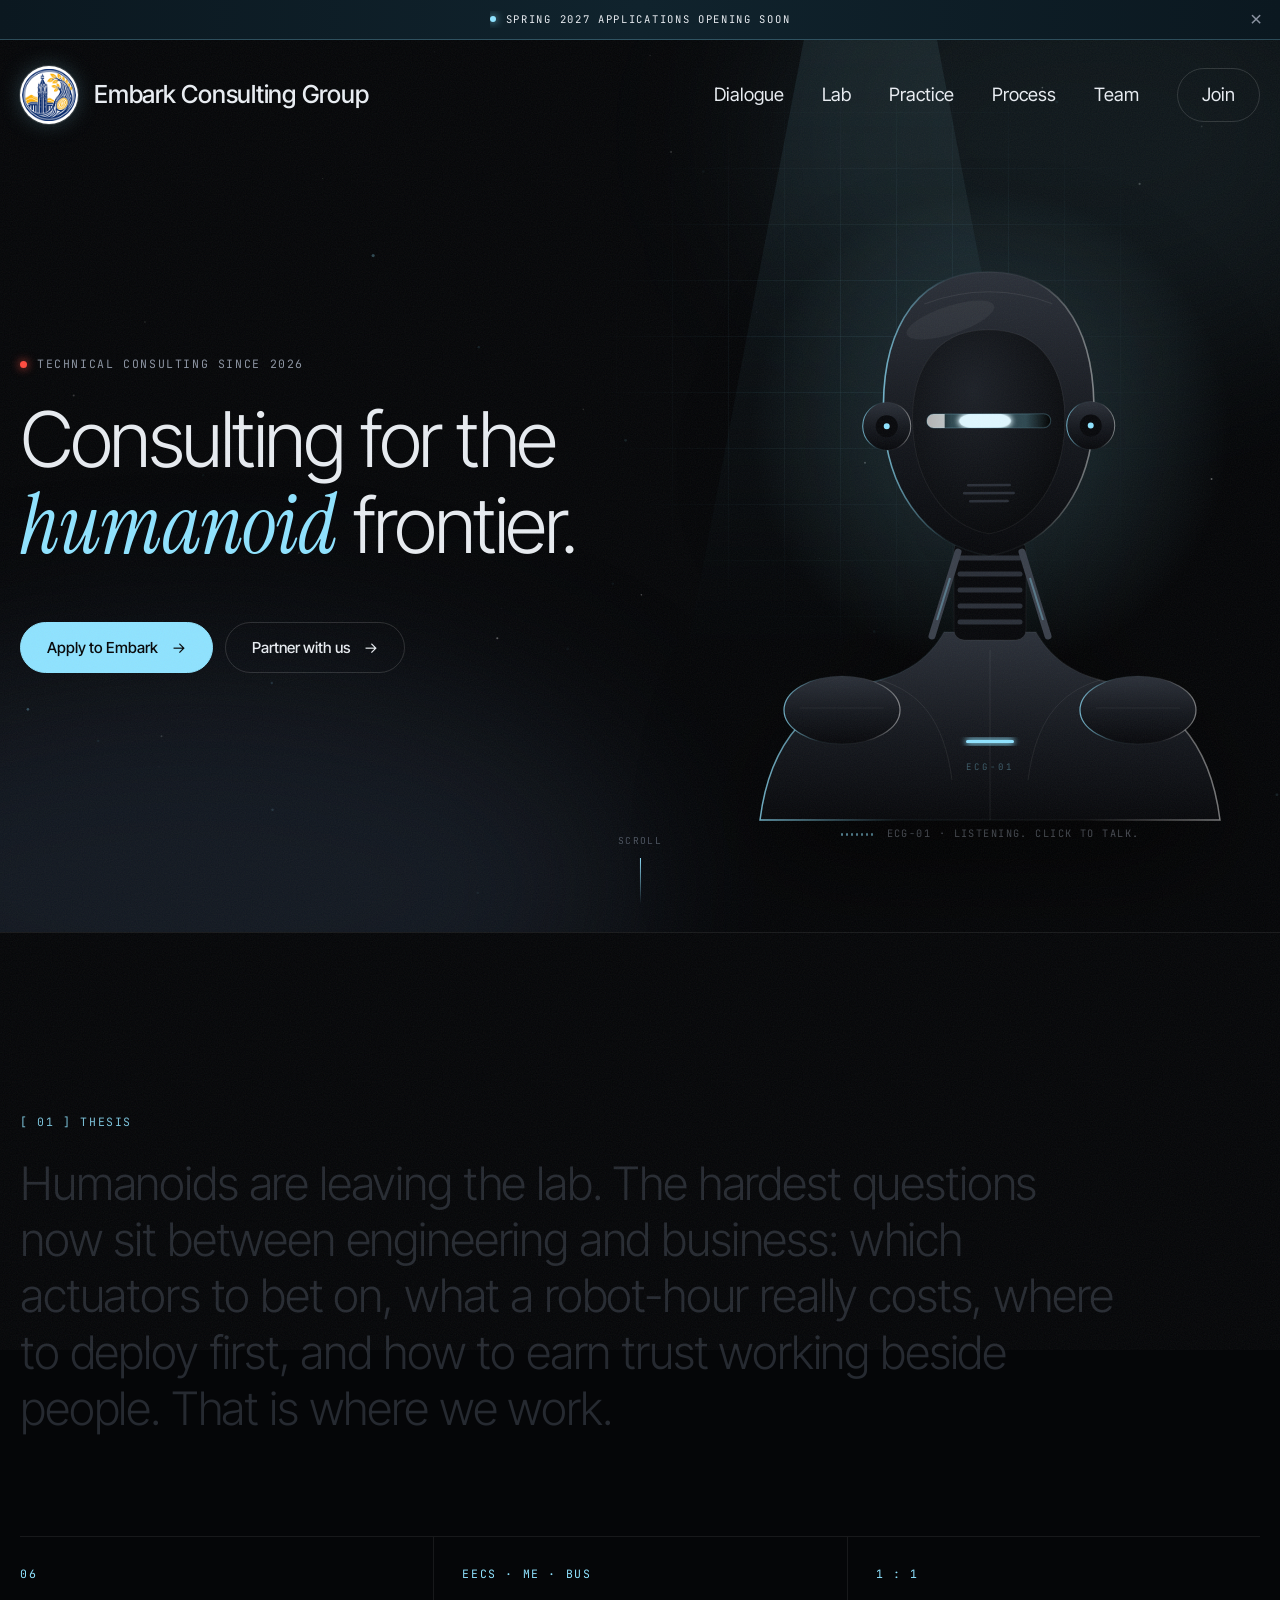
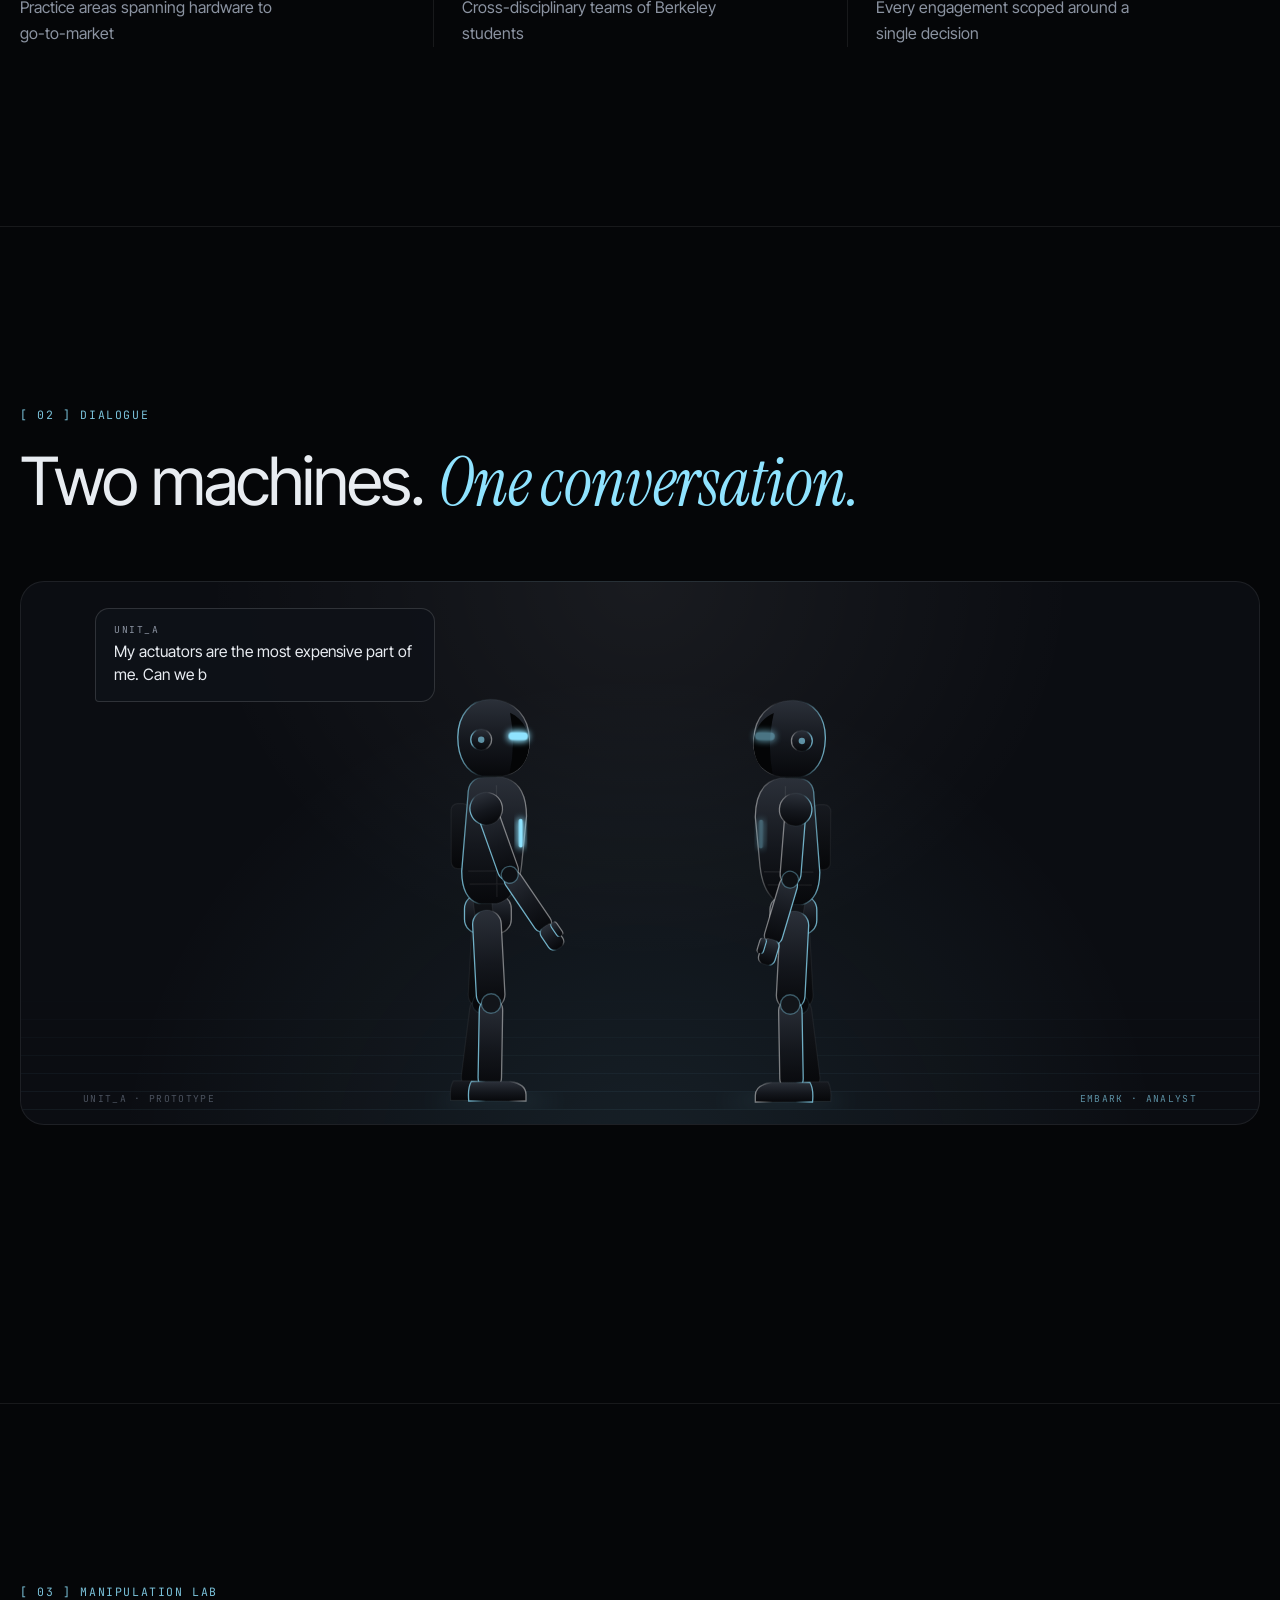
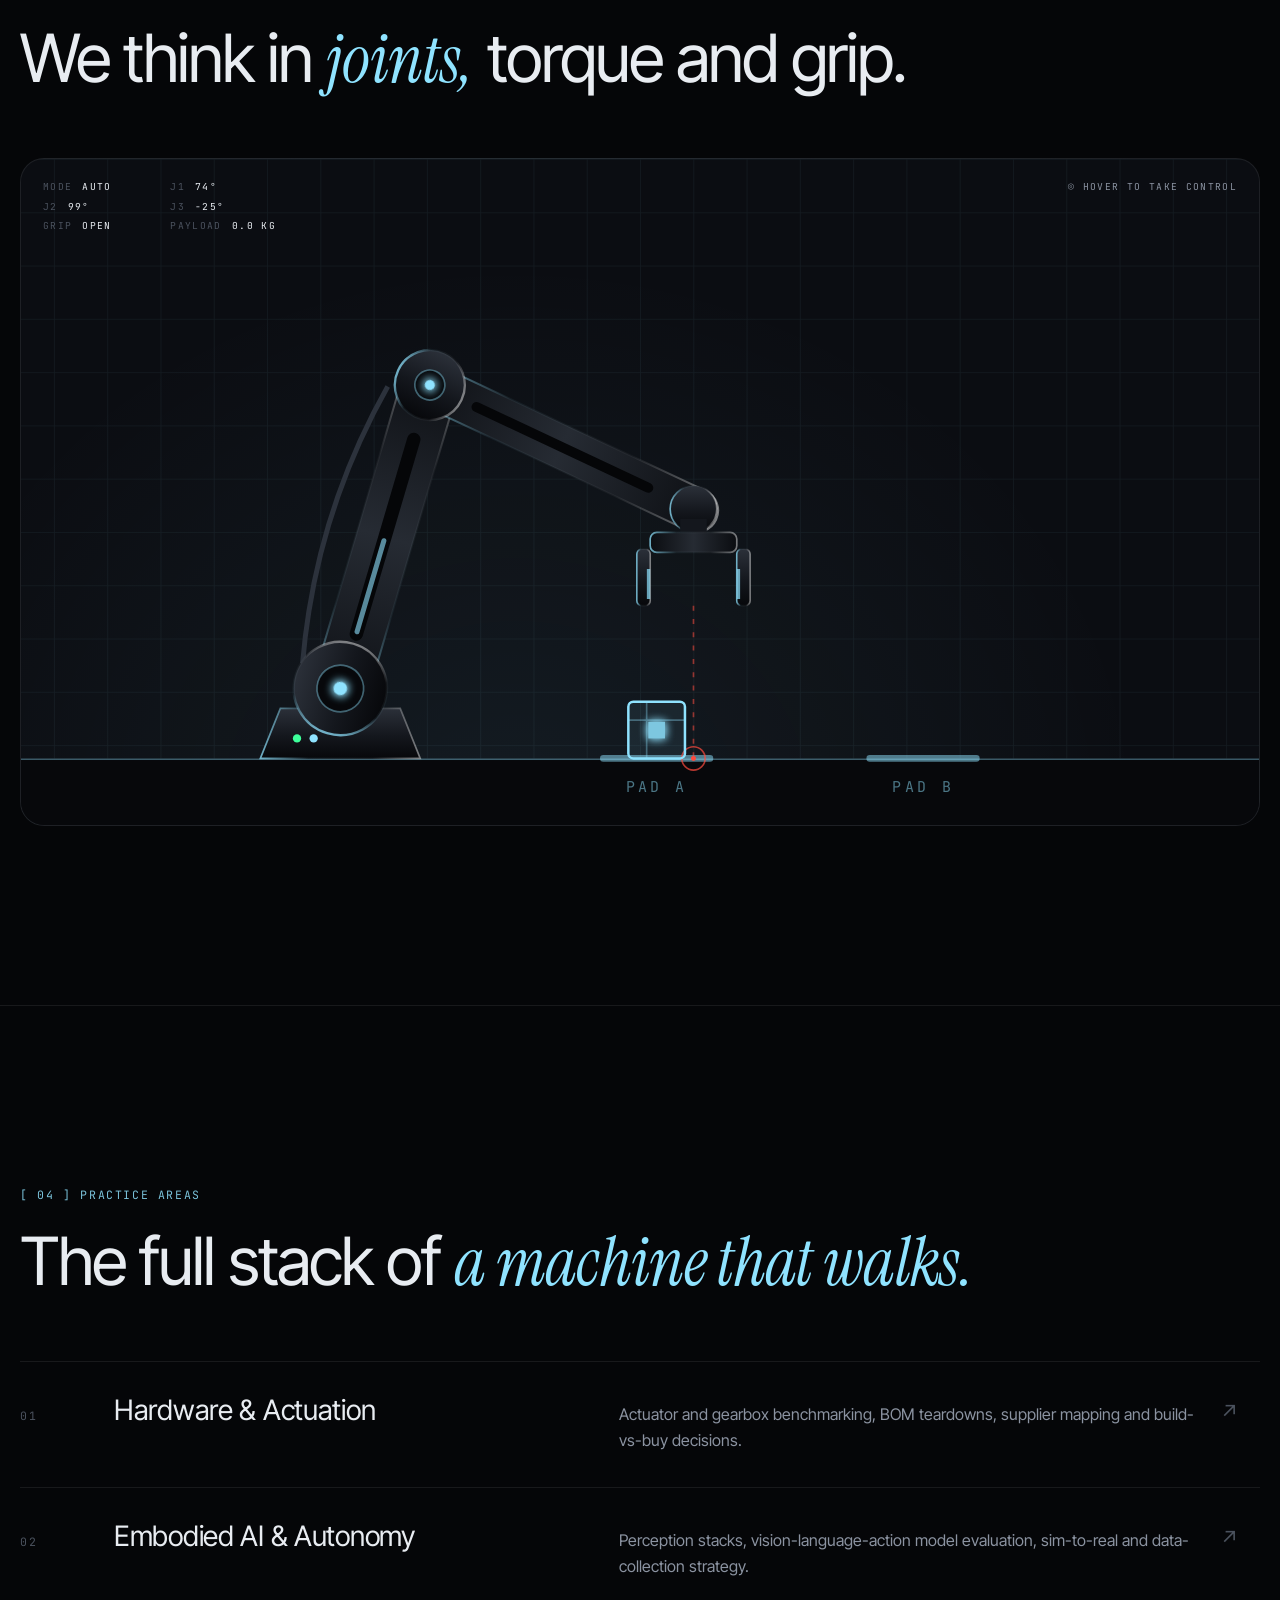
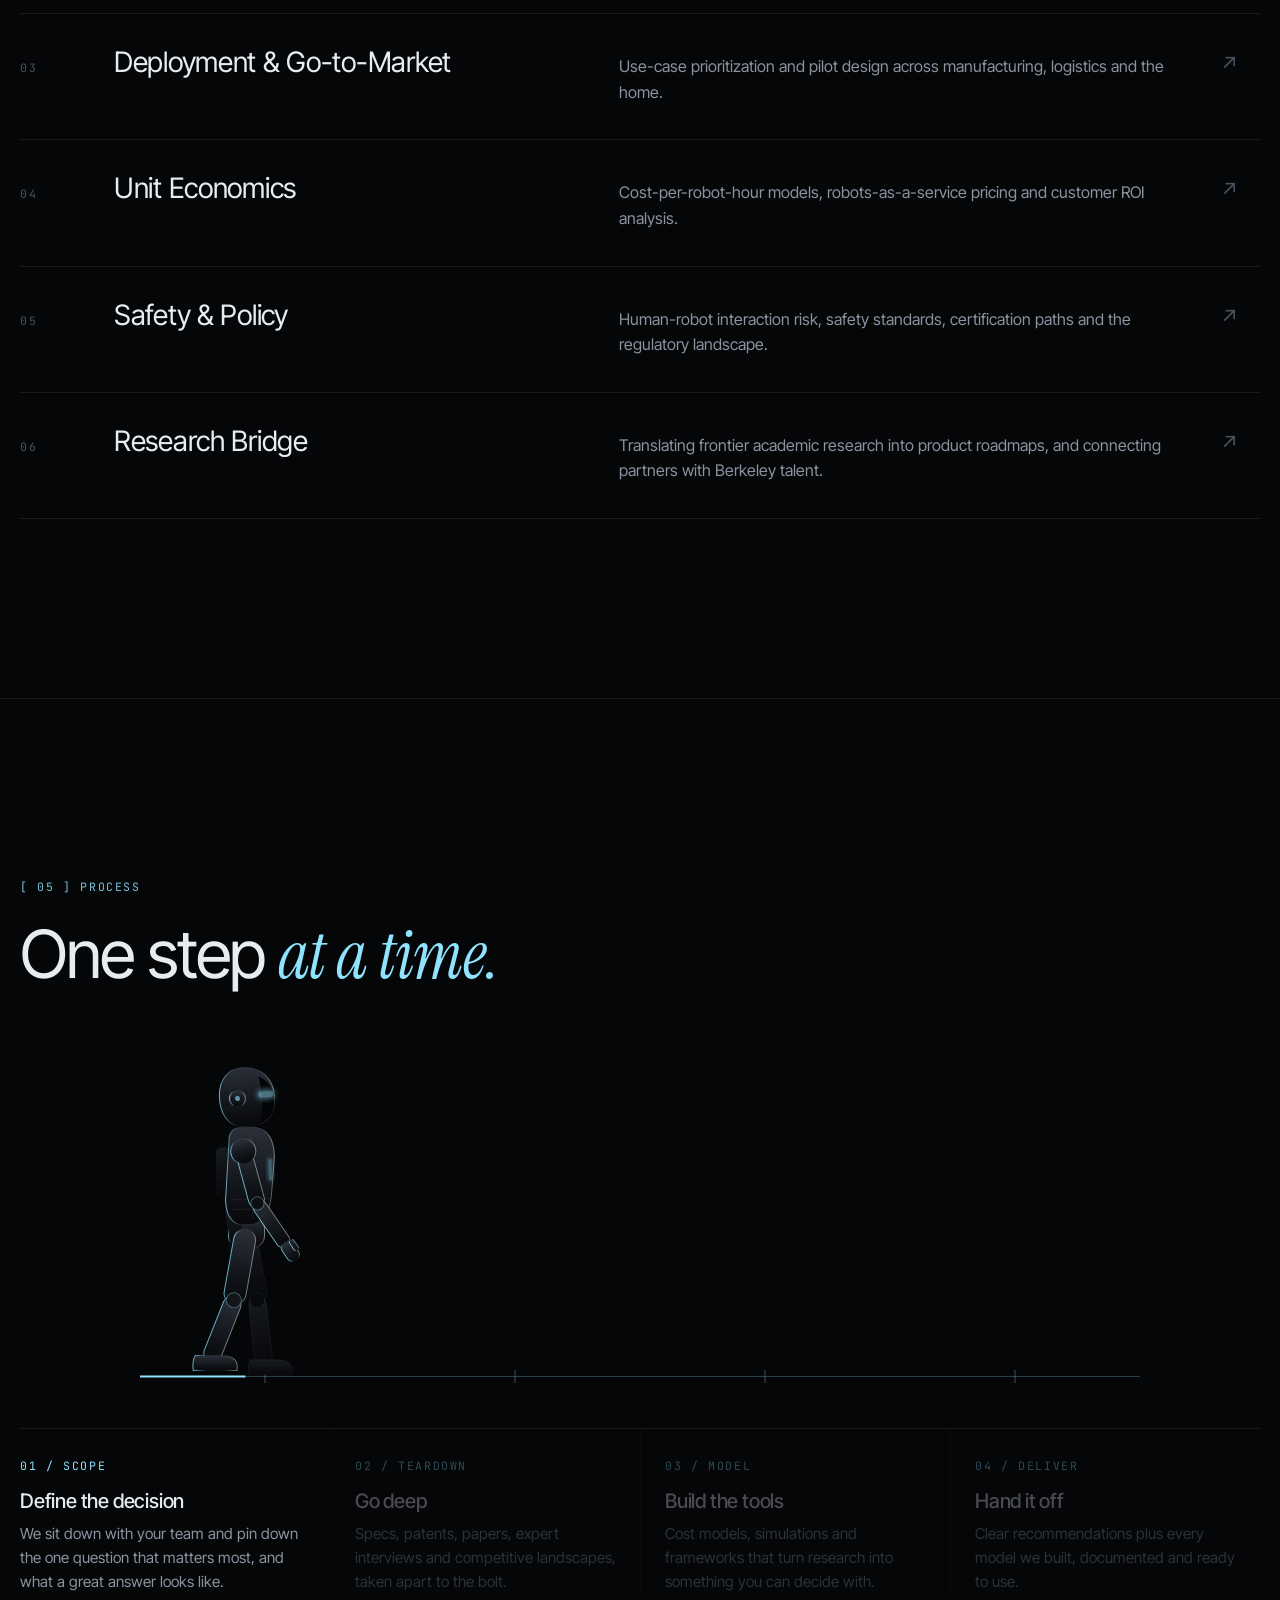
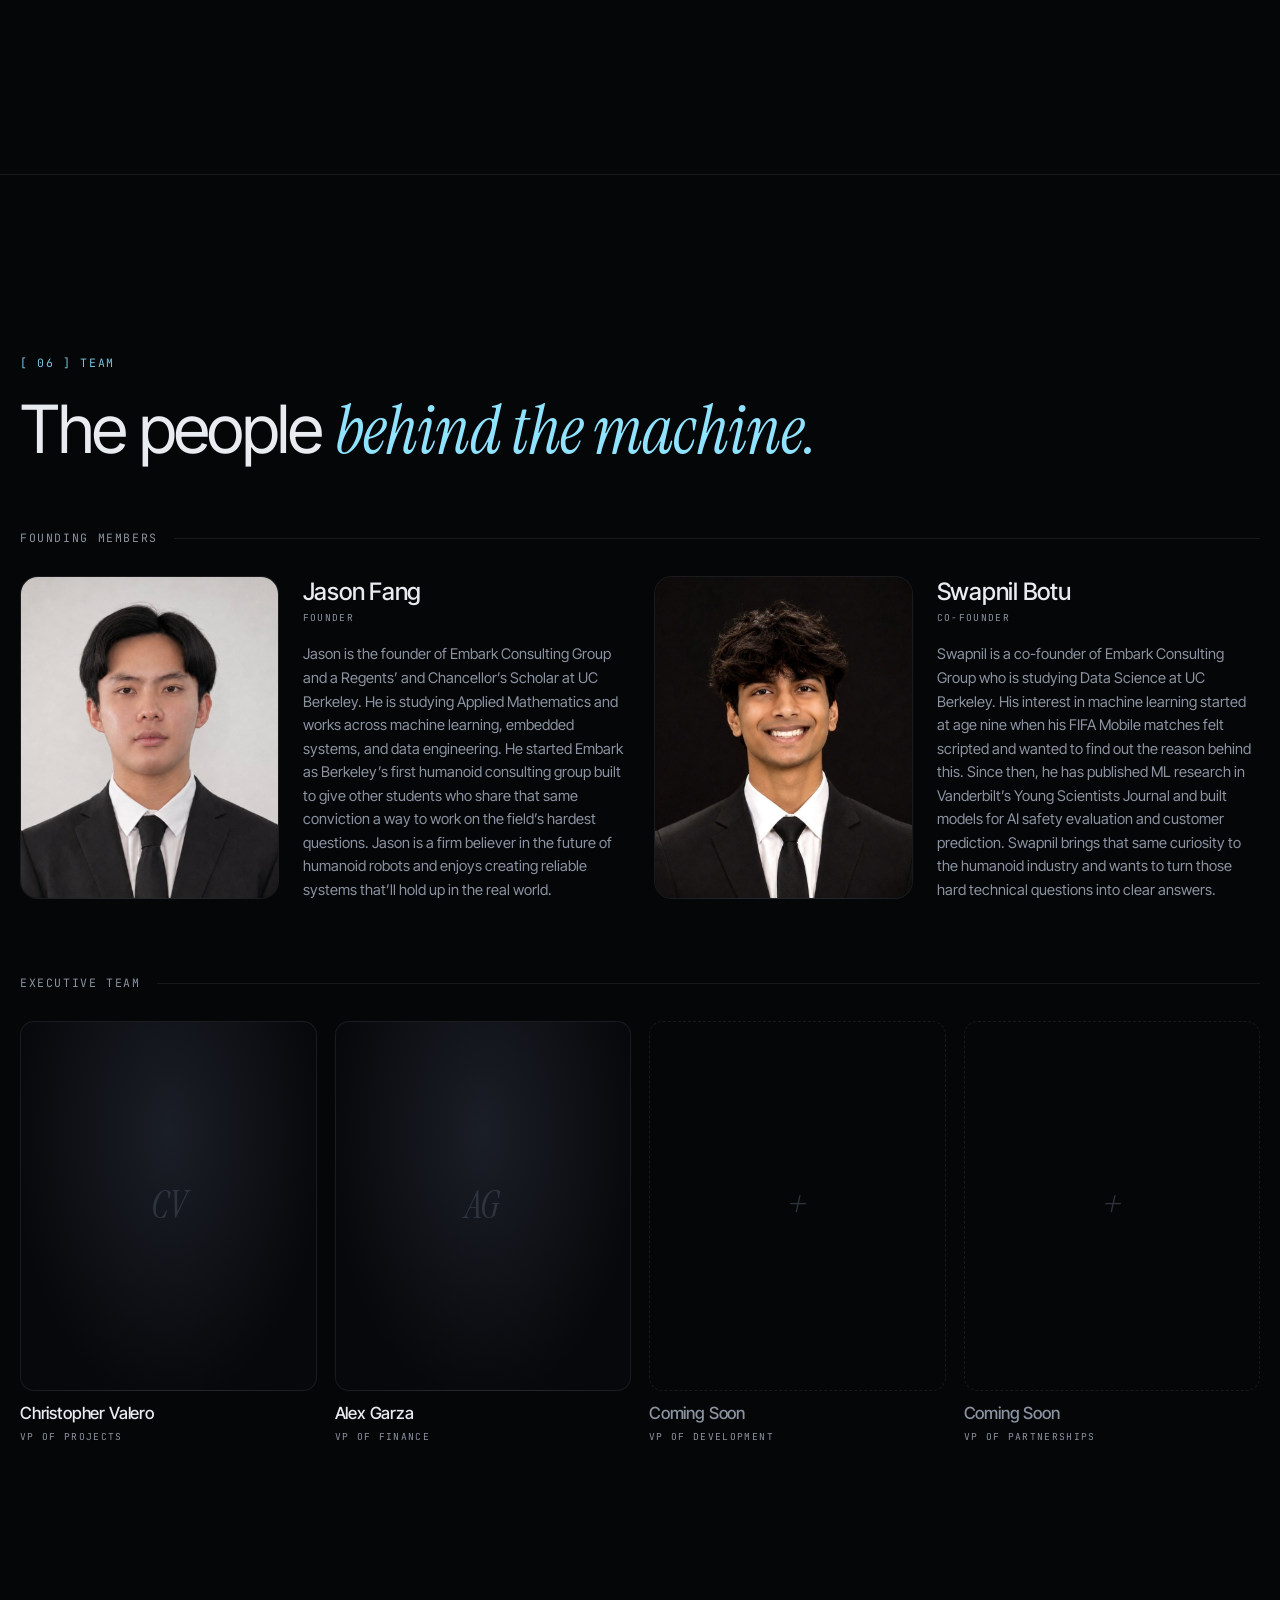
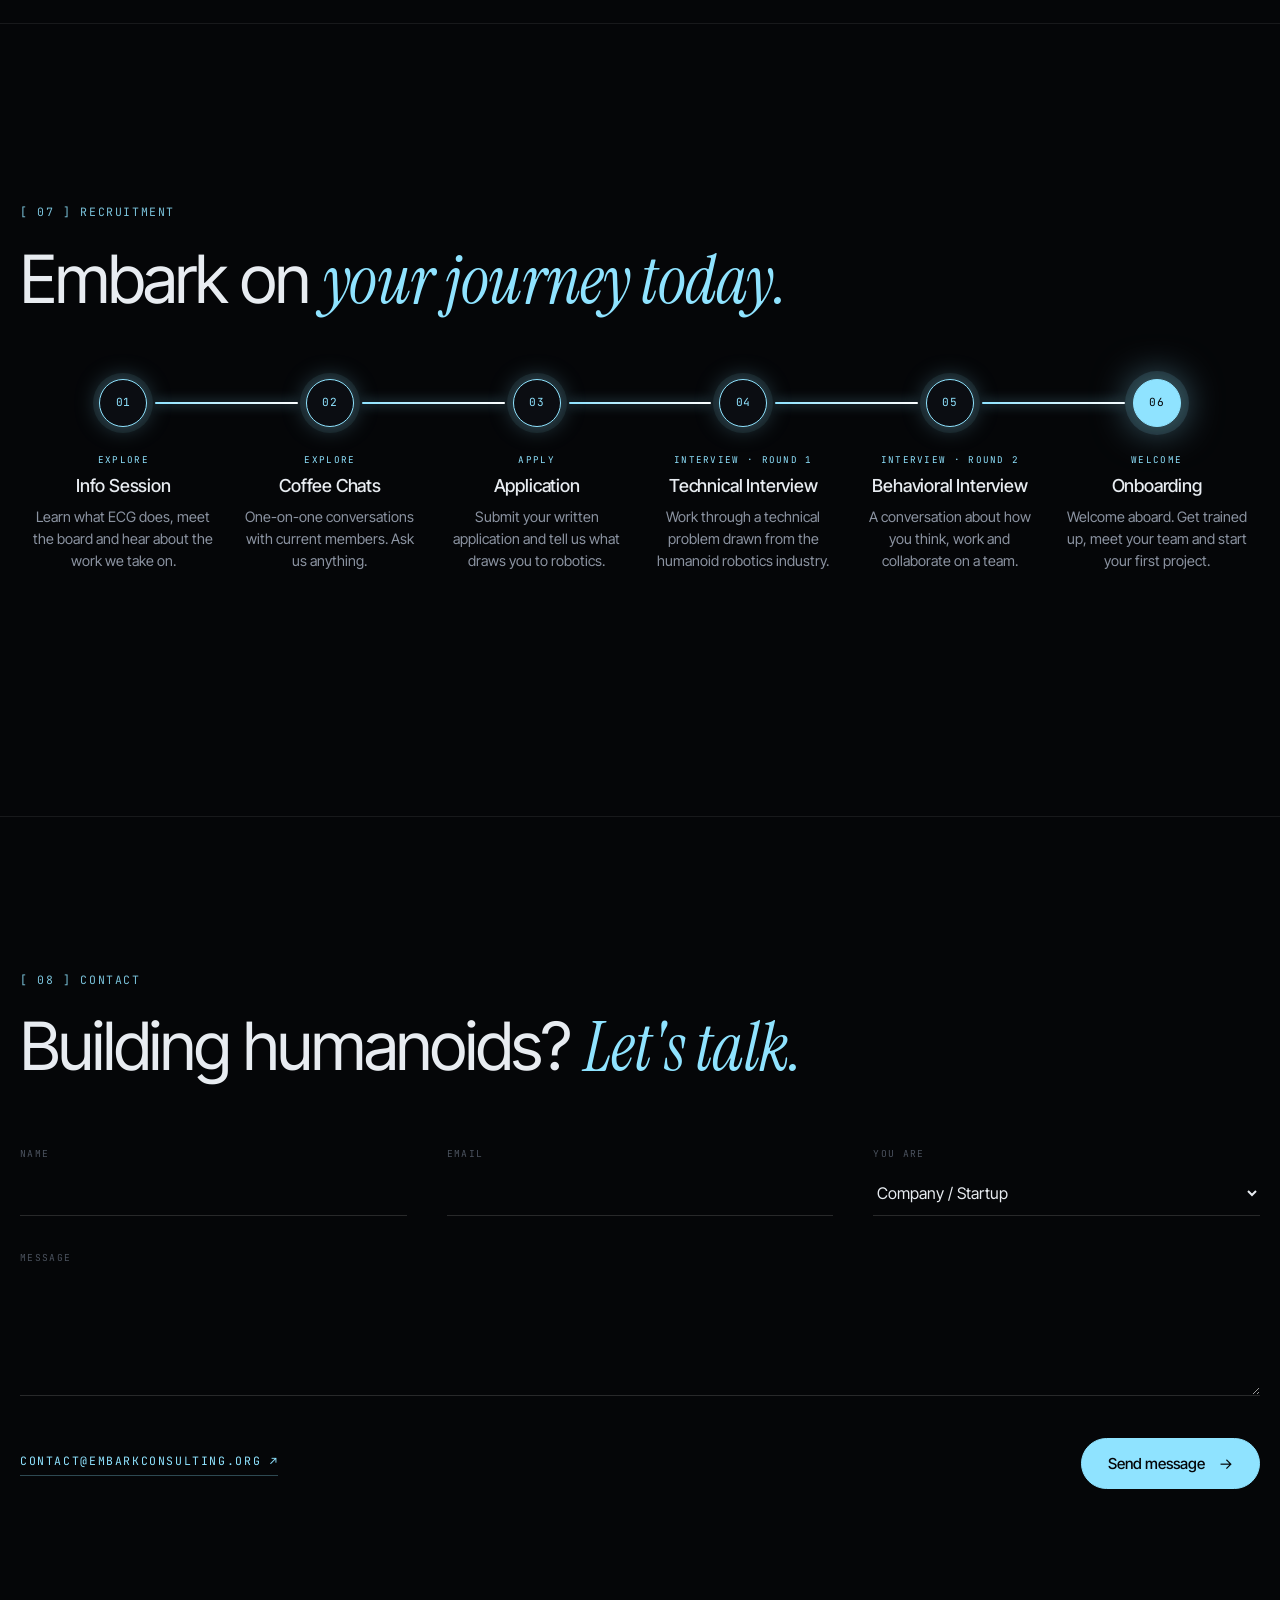
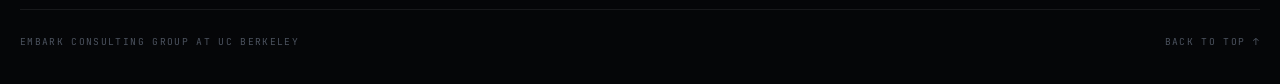
==== index.html @ cbe20f48 "Wide founder cards with bios and LinkedIn links" ====
<!doctype html>
<html lang="en">
<head>
  <meta charset="utf-8" />
  <meta name="viewport" content="width=device-width, initial-scale=1" />
  <title>Embark Consulting Group</title>
  <meta name="description" content="Embark Consulting Group: UC Berkeley's technical consulting organization for the humanoid robotics industry." />
  <meta name="theme-color" content="#050608" />
  <link rel="preconnect" href="https://fonts.googleapis.com" />
  <link rel="preconnect" href="https://fonts.gstatic.com" crossorigin />
  <link href="https://fonts.googleapis.com/css2?family=Inter+Tight:wght@300;400;500;600&family=Instrument+Serif:ital@0;1&family=JetBrains+Mono:wght@400;500&display=swap" rel="stylesheet" />
  <link rel="stylesheet" href="styles.css?v=24" />
  <link rel="icon" type="image/png" href="assets/favicon.png?v=2" />
  <link rel="apple-touch-icon" href="assets/apple-touch-icon.png" />
</head>
<body class="loading has-banner">

  <!-- Shared SVG definitions (gradients / filters used by every robot) -->
  <svg class="defs" aria-hidden="true" focusable="false">
    <defs>
      <linearGradient id="metal" x1="0" y1="0" x2="0" y2="1">
        <stop offset="0" stop-color="#2b3039"/>
        <stop offset=".55" stop-color="#14171d"/>
        <stop offset="1" stop-color="#07080b"/>
      </linearGradient>
      <linearGradient id="metalFar" x1="0" y1="0" x2="0" y2="1">
        <stop offset="0" stop-color="#171a20"/>
        <stop offset="1" stop-color="#060709"/>
      </linearGradient>
      <linearGradient id="metalH" x1="0" y1="0" x2="1" y2="0">
        <stop offset="0" stop-color="#0b0d11"/>
        <stop offset=".5" stop-color="#262b33"/>
        <stop offset="1" stop-color="#0b0d11"/>
      </linearGradient>
      <linearGradient id="rim" x1="0" y1="0" x2="1" y2="0">
        <stop offset="0" stop-color="#8fe3ff" stop-opacity=".75"/>
        <stop offset=".3" stop-color="#8fe3ff" stop-opacity=".06"/>
        <stop offset=".7" stop-color="#ffffff" stop-opacity=".04"/>
        <stop offset="1" stop-color="#ffffff" stop-opacity=".45"/>
      </linearGradient>
      <linearGradient id="visorGrad" x1="0" y1="0" x2="1" y2="0">
        <stop offset="0" stop-color="#8fe3ff" stop-opacity="0"/>
        <stop offset=".2" stop-color="#8fe3ff" stop-opacity=".9"/>
        <stop offset=".8" stop-color="#8fe3ff" stop-opacity=".9"/>
        <stop offset="1" stop-color="#8fe3ff" stop-opacity="0"/>
      </linearGradient>
      <radialGradient id="faceGrad" cx=".4" cy=".3" r=".8">
        <stop offset="0" stop-color="#1c2027"/>
        <stop offset="1" stop-color="#050608"/>
      </radialGradient>
      <radialGradient id="halo" cx=".5" cy=".5" r=".5">
        <stop offset="0" stop-color="#8fe3ff" stop-opacity=".22"/>
        <stop offset="1" stop-color="#8fe3ff" stop-opacity="0"/>
      </radialGradient>
      <filter id="glow" x="-100%" y="-100%" width="300%" height="300%">
        <feGaussianBlur stdDeviation="3" result="b"/>
        <feMerge><feMergeNode in="b"/><feMergeNode in="b"/><feMergeNode in="SourceGraphic"/></feMerge>
      </filter>
      <filter id="softBlur"><feGaussianBlur stdDeviation="10"/></filter>
    </defs>
  </svg>

  <!-- ============ INTRO ============ -->
  <div class="intro" id="intro" aria-hidden="true">
  </div>

  <canvas id="dust" aria-hidden="true"></canvas>
  <div class="grain" aria-hidden="true"></div>
  <div class="cursor" id="cursor" aria-hidden="true"><span></span></div>

  <!-- ============ NAV ============ -->
  <!-- ============ ANNOUNCEMENT BANNER ============ -->
  <div class="banner" id="banner" role="region" aria-label="Announcement">
    <p class="mono"><span class="banner-dot"></span>Spring 2027 Applications Opening Soon</p>
    <button class="banner-close" id="bannerClose" aria-label="Close announcement">&times;</button>
  </div>

  <nav class="nav" id="nav">
    <a href="#top" class="logo" aria-label="Embark Consulting Group">
      <img class="logo-img" src="assets/logo.png" alt="" width="58" height="58" />
      <span class="logo-word">Embark Consulting Group</span>
    </a>
    <div class="nav-links" id="navLinks">
      <a href="#dialogue">Dialogue</a>
      <a href="#lab">Lab</a>
      <a href="#practice">Practice</a>
      <a href="#process">Process</a>
      <a href="#team">Team</a>
      <a href="#join" class="nav-cta">Join</a>
    </div>
    <button class="nav-toggle" id="navToggle" aria-label="Menu"><span></span><span></span></button>
  </nav>

  <!-- ============ HERO ============ -->
  <header class="hero" id="top">
    <div class="hero-grid-bg" aria-hidden="true"></div>
    <div class="fog f1"></div><div class="fog f2"></div>
    <div class="light-cone" aria-hidden="true"></div>

    <div class="hero-inner">
      <div class="hero-copy">
        <p class="kicker mono"><span class="rec"></span> Technical Consulting Since 2026</p>
        <h1 class="hero-title">
          <span class="ln"><span>Consulting for the</span></span>
          <span class="ln"><span><em>humanoid</em> frontier.</span></span>
        </h1>
        <div class="hero-actions">
          <a href="https://forms.gle/kMCSzz6m8W4EYUav8" target="_blank" rel="noopener noreferrer" class="btn"><span>Apply to Embark</span><b>→</b></a>
          <a href="#contact" class="btn btn-line"><span>Partner with us</span><b>→</b></a>
        </div>
      </div>

      <div class="hero-bust" id="bust">
        <svg viewBox="0 0 520 640" class="bust-svg" aria-label="Humanoid robot head that follows your cursor. Click it to talk.">
          <ellipse cx="260" cy="250" rx="240" ry="240" fill="url(#halo)"/>
          <!-- shoulders -->
          <path d="M30 640 C40 560 80 518 150 500 C186 490 204 470 214 452 L306 452 C316 470 334 490 370 500 C440 518 480 560 490 640 Z" fill="url(#metal)" stroke="url(#rim)" stroke-width="1.5"/>
          <path d="M150 500 C190 512 214 540 222 600 M370 500 C330 512 306 540 298 600 M260 470 L260 640" stroke="#ffffff" stroke-opacity=".07" fill="none"/>
          <ellipse cx="112" cy="530" rx="58" ry="34" fill="url(#metal)" stroke="url(#rim)" stroke-width="1.2"/>
          <ellipse cx="408" cy="530" rx="58" ry="34" fill="url(#metal)" stroke="url(#rim)" stroke-width="1.2"/>
          <path d="M70 528 h84 M366 528 h84" stroke="#fff" stroke-opacity=".06"/>
          <rect class="chest-light" x="236" y="560" width="48" height="3" rx="1.5" fill="#8fe3ff" filter="url(#glow)"/>
          <text x="260" y="590" text-anchor="middle" class="svg-mono" fill="#8fe3ff" fill-opacity=".35" font-size="9" letter-spacing="3">ECG-01</text>

          <!-- neck -->
          <g class="neck">
            <rect x="224" y="360" width="72" height="100" rx="10" fill="#07080b" stroke="#fff" stroke-opacity=".06"/>
            <g stroke="#2a2f38" stroke-width="5" stroke-linecap="round">
              <line x1="230" y1="378" x2="290" y2="378"/><line x1="230" y1="394" x2="290" y2="394"/>
              <line x1="230" y1="410" x2="290" y2="410"/><line x1="230" y1="426" x2="290" y2="426"/>
              <line x1="230" y1="442" x2="290" y2="442"/>
            </g>
            <line x1="202" y1="456" x2="228" y2="372" stroke="#3a404b" stroke-width="7" stroke-linecap="round"/>
            <line x1="318" y1="456" x2="292" y2="372" stroke="#3a404b" stroke-width="7" stroke-linecap="round"/>
            <line x1="207" y1="440" x2="220" y2="398" stroke="#8fe3ff" stroke-opacity=".35" stroke-width="2"/>
            <line x1="313" y1="440" x2="300" y2="398" stroke="#8fe3ff" stroke-opacity=".35" stroke-width="2"/>
          </g>

          <!-- head (moves with cursor) -->
          <g class="bust-head" id="bustHead">
            <path d="M260 92 C342 92 368 164 365 240 C362 302 330 364 260 376 C190 364 158 302 155 240 C152 164 178 92 260 92 Z" fill="url(#metal)" stroke="url(#rim)" stroke-width="1.6"/>
            <path d="M196 124 Q260 100 324 124" stroke="#fff" stroke-opacity=".08" fill="none"/>
            <ellipse cx="222" cy="140" rx="46" ry="14" fill="#fff" opacity=".05" transform="rotate(-18 222 140)"/>
            <!-- ears -->
            <g class="ear"><circle cx="158" cy="246" r="24" fill="url(#metal)" stroke="url(#rim)"/><circle cx="158" cy="246" r="11" fill="#07080b"/><circle class="ear-led" cx="158" cy="246" r="3" fill="#8fe3ff"/></g>
            <g class="ear"><circle cx="362" cy="246" r="24" fill="url(#metal)" stroke="url(#rim)"/><circle cx="362" cy="246" r="11" fill="#07080b"/><circle class="ear-led" cx="362" cy="246" r="3" fill="#8fe3ff"/></g>
            <!-- face -->
            <path d="M260 150 C320 150 338 200 336 246 C334 302 304 346 260 354 C216 346 186 302 184 246 C182 200 200 150 260 150 Z" fill="url(#faceGrad)" stroke="#fff" stroke-opacity=".06"/>
            <clipPath id="visorClip"><rect x="198" y="234" width="124" height="14" rx="7"/></clipPath>
            <rect x="198" y="234" width="124" height="14" rx="7" fill="#000"/>
            <g clip-path="url(#visorClip)">
              <rect class="visor-base" x="198" y="234" width="124" height="14" fill="url(#visorGrad)" opacity=".35"/>
              <ellipse class="visor-eye" id="visorEye" cx="260" cy="241" rx="26" ry="9" fill="#dff7ff" filter="url(#glow)"/>
              <rect class="visor-scan" x="198" y="234" width="18" height="14" fill="#fff" opacity=".7"/>
            </g>
            <rect x="198" y="234" width="124" height="14" rx="7" fill="none" stroke="#8fe3ff" stroke-opacity=".25"/>
            <!-- mouth grille -->
            <g class="grille" id="grille">
              <rect x="238" y="304" width="44" height="2.5" rx="1.25"/>
              <rect x="234" y="312" width="52" height="2.5" rx="1.25"/>
              <rect x="240" y="320" width="40" height="2.5" rx="1.25"/>
            </g>
          </g>
        </svg>
        <div class="bust-caption mono">
          <div class="wave" id="wave"><i></i><i></i><i></i><i></i><i></i><i></i><i></i></div>
          <span id="bustSays">ECG-01 · LISTENING. Click to talk.</span>
        </div>
      </div>
    </div>

    <div class="hero-foot mono">
      <span>Scroll</span><span class="scroll-line"></span>
    </div>
  </header>

  <!-- ============ MANIFESTO ============ -->
  <section class="section manifesto" id="about">
    <div class="wrap">
      <p class="label mono">[ 01 ] Thesis</p>
      <p class="manifesto-text" id="manifesto">
        Humanoids are leaving the lab. The hardest questions now sit between engineering and business:
        which actuators to bet on, what a robot-hour really costs, where to deploy first, and how to earn trust working beside people.
        That is where we work.
      </p>
      <div class="facts">
        <div class="fact reveal"><span class="mono">06</span><p>Practice areas spanning hardware to go-to-market</p></div>
        <div class="fact reveal"><span class="mono">EECS · ME · BUS</span><p>Cross-disciplinary teams of Berkeley students</p></div>
        <div class="fact reveal"><span class="mono">1 : 1</span><p>Every engagement scoped around a single decision</p></div>
      </div>
    </div>
  </section>

  <!-- ============ DIALOGUE ============ -->
  <section class="section dialogue" id="dialogue">
    <div class="wrap">
      <div class="head-row">
        <div>
          <p class="label mono">[ 02 ] Dialogue</p>
          <h2 class="fit">Two machines. <em>One conversation.</em></h2>
        </div>
      </div>

      <div class="stage" id="talkStage">
        <div class="stage-floor"></div>
        <div class="bubble bubble-a" id="bubbleA"></div>
        <div class="bubble bubble-b" id="bubbleB"></div>
        <svg id="talkSvg" viewBox="0 30 400 340" aria-label="Two humanoid robots having a conversation and shaking hands">
          <ellipse cx="88" cy="352" rx="46" ry="5" fill="#8fe3ff" opacity=".12" filter="url(#softBlur)"/>
          <ellipse cx="312" cy="352" rx="46" ry="5" fill="#8fe3ff" opacity=".12" filter="url(#softBlur)"/>
        </svg>
        <div class="tag tag-a mono">UNIT_A · PROTOTYPE</div>
        <div class="tag tag-b mono">EMBARK · ANALYST</div>
      </div>

      <div class="transcript mono" id="transcript" aria-live="polite"></div>
    </div>
  </section>

  <!-- ============ LAB (robotic arm) ============ -->
  <section class="section lab" id="lab">
    <div class="wrap">
      <div class="head-row">
        <div>
          <p class="label mono">[ 03 ] Manipulation Lab</p>
          <h2 class="fit">We think in <em>joints,</em> torque and grip.</h2>
        </div>
      </div>

      <div class="cell" id="cell">
        <div class="cell-hud mono">
          <div><span>MODE</span><b id="hudMode">AUTO</b></div>
          <div><span>J1</span><b id="hudJ1">0°</b></div>
          <div><span>J2</span><b id="hudJ2">0°</b></div>
          <div><span>J3</span><b id="hudJ3">0°</b></div>
          <div><span>GRIP</span><b id="hudGrip">OPEN</b></div>
          <div><span>PAYLOAD</span><b id="hudLoad">0.0 kg</b></div>
        </div>
        <svg id="armSvg" viewBox="0 0 640 400" aria-label="Interactive industrial robotic arm picking and placing a cube">
          <defs>
            <pattern id="floorGrid" width="32" height="32" patternUnits="userSpaceOnUse">
              <path d="M32 0H0V32" fill="none" stroke="#8fe3ff" stroke-opacity=".06"/>
            </pattern>
          </defs>
          <rect x="-600" y="-200" width="1840" height="560" fill="url(#floorGrid)"/>
          <line x1="-600" y1="360.5" x2="1240" y2="360.5" stroke="#8fe3ff" stroke-opacity=".35"/>
          <rect x="-600" y="361" width="1840" height="200" fill="#07080b"/>
          <!-- pads -->
          <g class="pad"><rect x="296" y="358" width="68" height="4" rx="2" fill="#8fe3ff" opacity=".5"/><text x="330" y="380" text-anchor="middle" class="svg-mono" font-size="9" fill="#8fe3ff" fill-opacity=".5" letter-spacing="2">PAD A</text></g>
          <g class="pad"><rect x="456" y="358" width="68" height="4" rx="2" fill="#8fe3ff" opacity=".5"/><text x="490" y="380" text-anchor="middle" class="svg-mono" font-size="9" fill="#8fe3ff" fill-opacity=".5" letter-spacing="2">PAD B</text></g>
          <!-- laser + reticle -->
          <line id="laser" x1="0" y1="0" x2="0" y2="360" stroke="#ff4b3e" stroke-opacity=".55" stroke-dasharray="3 5"/>
          <g id="reticle"><circle r="7" fill="none" stroke="#ff4b3e" stroke-opacity=".7"/><circle r="1.5" fill="#ff4b3e"/></g>
          <!-- base -->
          <g>
            <path d="M92 360 L104 330 L176 330 L188 360 Z" fill="url(#metal)" stroke="url(#rim)"/>
            <rect x="116" y="312" width="48" height="22" rx="6" fill="url(#metal)" stroke="url(#rim)"/>
            <circle cx="114" cy="348" r="2.5" fill="#3dff9a" class="blink"/>
            <circle cx="124" cy="348" r="2.5" fill="#8fe3ff"/>
          </g>
          <!-- cube -->
          <g id="cube">
            <rect x="-17" y="-17" width="34" height="34" rx="3" fill="#8fe3ff" fill-opacity=".08" stroke="#8fe3ff" stroke-width="1.5"/>
            <path d="M-17 -6 H17 M-6 -17 V17" stroke="#8fe3ff" stroke-opacity=".35"/>
            <rect x="-5" y="-5" width="10" height="10" fill="#8fe3ff" filter="url(#glow)" opacity=".85"/>
          </g>
          <!-- arm -->
          <g id="seg1">
            <path d="M8 -26 Q 95 -44 182 -24" stroke="#2c323c" stroke-width="3" fill="none"/>
            <rect x="-20" y="-17" width="230" height="34" rx="17" fill="url(#metalH)" stroke="url(#rim)" stroke-width="1.2"/>
            <rect x="30" y="-4" width="130" height="8" rx="4" fill="#050608"/>
            <rect x="34" y="-1.5" width="60" height="3" rx="1.5" fill="#8fe3ff" opacity=".6" class="flow"/>
            <circle r="28" fill="url(#metal)" stroke="url(#rim)" stroke-width="1.4"/>
            <circle r="14" fill="#07080b" stroke="#8fe3ff" stroke-opacity=".4"/>
            <circle r="4" fill="#8fe3ff" filter="url(#glow)"/>
            <g id="seg2">
              <rect x="-15" y="-13" width="205" height="26" rx="13" fill="url(#metalH)" stroke="url(#rim)" stroke-width="1.2"/>
              <rect x="28" y="-3" width="120" height="6" rx="3" fill="#050608"/>
              <circle r="21" fill="url(#metal)" stroke="url(#rim)" stroke-width="1.4"/>
              <circle r="9" fill="#07080b" stroke="#8fe3ff" stroke-opacity=".4"/>
              <circle r="3" fill="#8fe3ff" filter="url(#glow)"/>
              <g id="wrist">
                <circle r="14" fill="url(#metal)" stroke="url(#rim)"/>
                <rect x="-8" y="6" width="16" height="10" fill="#14171d"/>
                <rect x="-26" y="14" width="52" height="12" rx="4" fill="url(#metalH)" stroke="url(#rim)"/>
                <g id="fingerL"><rect x="-4" y="24" width="8" height="34" rx="3" fill="url(#metal)" stroke="url(#rim)"/><rect x="2" y="36" width="2" height="18" fill="#8fe3ff" opacity=".7"/></g>
                <g id="fingerR"><rect x="-4" y="24" width="8" height="34" rx="3" fill="url(#metal)" stroke="url(#rim)"/><rect x="-4" y="36" width="2" height="18" fill="#8fe3ff" opacity=".7"/></g>
              </g>
            </g>
          </g>
        </svg>
        <div class="cell-hint mono" id="cellHint">◎ Hover to take control</div>
      </div>
    </div>
  </section>

  <!-- ============ PRACTICE ============ -->
  <section class="section practice" id="practice">
    <div class="wrap">
      <div class="head-row">
        <div>
          <p class="label mono">[ 04 ] Practice Areas</p>
          <h2 class="fit">The full stack of <em>a machine that walks.</em></h2>
        </div>
      </div>
      <div class="rows">
        <div class="row reveal"><span class="mono n">01</span><h3>Hardware &amp; Actuation</h3><p>Actuator and gearbox benchmarking, BOM teardowns, supplier mapping and build-vs-buy decisions.</p><span class="arrow">↗</span></div>
        <div class="row reveal"><span class="mono n">02</span><h3>Embodied AI &amp; Autonomy</h3><p>Perception stacks, vision-language-action model evaluation, sim-to-real and data-collection strategy.</p><span class="arrow">↗</span></div>
        <div class="row reveal"><span class="mono n">03</span><h3>Deployment &amp; Go-to-Market</h3><p>Use-case prioritization and pilot design across manufacturing, logistics and the home.</p><span class="arrow">↗</span></div>
        <div class="row reveal"><span class="mono n">04</span><h3>Unit Economics</h3><p>Cost-per-robot-hour models, robots-as-a-service pricing and customer ROI analysis.</p><span class="arrow">↗</span></div>
        <div class="row reveal"><span class="mono n">05</span><h3>Safety &amp; Policy</h3><p>Human-robot interaction risk, safety standards, certification paths and the regulatory landscape.</p><span class="arrow">↗</span></div>
        <div class="row reveal"><span class="mono n">06</span><h3>Research Bridge</h3><p>Translating frontier academic research into product roadmaps, and connecting partners with Berkeley talent.</p><span class="arrow">↗</span></div>
      </div>
    </div>
  </section>

  <!-- ============ PROCESS (walker) ============ -->
  <section class="section process" id="process">
    <div class="wrap">
      <div class="head-row">
        <div>
          <p class="label mono">[ 05 ] Process</p>
          <h2 class="fit">One step <em>at a time.</em></h2>
        </div>
      </div>
      <div class="walk-track">
        <svg id="walkSvg" viewBox="0 30 1000 340" preserveAspectRatio="xMidYMax meet" aria-label="Humanoid robot walking as you scroll">
          <line x1="0" y1="352.5" x2="1000" y2="352.5" stroke="#8fe3ff" stroke-opacity=".25"/>
          <line id="walkProgress" x1="0" y1="352.5" x2="0" y2="352.5" stroke="#8fe3ff" stroke-width="2"/>
          <g class="ticks">
            <line x1="125" y1="346" x2="125" y2="359"/><line x1="375" y1="346" x2="375" y2="359"/>
            <line x1="625" y1="346" x2="625" y2="359"/><line x1="875" y1="346" x2="875" y2="359"/>
          </g>
        </svg>
      </div>
      <div class="steps">
        <div class="step"><span class="mono">01 / SCOPE</span><h3>Define the decision</h3><p>We sit down with your team and pin down the one question that matters most, and what a great answer looks like.</p></div>
        <div class="step"><span class="mono">02 / TEARDOWN</span><h3>Go deep</h3><p>Specs, patents, papers, expert interviews and competitive landscapes, taken apart to the bolt.</p></div>
        <div class="step"><span class="mono">03 / MODEL</span><h3>Build the tools</h3><p>Cost models, simulations and frameworks that turn research into something you can decide with.</p></div>
        <div class="step"><span class="mono">04 / DELIVER</span><h3>Hand it off</h3><p>Clear recommendations plus every model we built, documented and ready to use.</p></div>
      </div>
    </div>
  </section>

  <!-- ============ TEAM ============ -->
  <section class="section team" id="team">
    <div class="wrap">
      <div class="head-row">
        <div>
          <p class="label mono">[ 06 ] Team</p>
          <h2 class="fit">The people <em>behind the machine.</em></h2>
        </div>
      </div>

      <p class="team-group mono">Founding Members</p>
      <div class="team-grid founders">
        <div class="member reveal"><a class="portrait has-photo" href="https://www.linkedin.com/in/jasonfangz/" target="_blank" rel="noopener" aria-label="Jason Fang on LinkedIn"><img src="assets/team/jason-fang.jpg" alt="Jason Fang" loading="lazy" width="800" height="1000" /><i></i></a><div class="member-info"><h3>Jason Fang</h3><p class="mono">Founder</p><p class="bio">Jason is the founder of Embark Consulting Group and a Regents’ and Chancellor’s Scholar at UC Berkeley. He is studying Applied Mathematics and works across machine learning, embedded systems, and data engineering. He started Embark as Berkeley’s first humanoid consulting group built to give other students who share that same conviction a way to work on the field’s hardest questions. Jason is a firm believer in the future of humanoid robots and enjoys creating reliable systems that’ll hold up in the real world.</p></div></div>
        <div class="member reveal"><a class="portrait has-photo" href="https://www.linkedin.com/in/swapnil-botu/" target="_blank" rel="noopener" aria-label="Swapnil Botu on LinkedIn"><img src="assets/team/swapnil-botu.jpg" alt="Swapnil Botu" loading="lazy" width="800" height="1000" /><i></i></a><div class="member-info"><h3>Swapnil Botu</h3><p class="mono">Co-Founder</p><p class="bio">Swapnil is a co-founder of Embark Consulting Group who is studying Data Science at UC Berkeley. His interest in machine learning started at age nine when his FIFA Mobile matches felt scripted and wanted to find out the reason behind this. Since then, he has published ML research in Vanderbilt’s Young Scientists Journal and built models for AI safety evaluation and customer prediction. Swapnil brings that same curiosity to the humanoid industry and wants to turn those hard technical questions into clear answers.</p></div></div>
      </div>

      <p class="team-group mono">Executive Team</p>
      <div class="team-grid leadership">
        <div class="member reveal"><div class="portrait"><span>CV</span><i></i></div><h3>Christopher Valero</h3><p class="mono">VP of Projects</p></div>
        <div class="member reveal"><div class="portrait"><span>AG</span><i></i></div><h3>Alex Garza</h3><p class="mono">VP of Finance</p></div>
        <div class="member placeholder reveal"><div class="portrait"><span>+</span><i></i></div><h3>Coming Soon</h3><p class="mono">VP of Development</p></div>
        <div class="member placeholder reveal"><div class="portrait"><span>+</span><i></i></div><h3>Coming Soon</h3><p class="mono">VP of Partnerships</p></div>
      </div>
    </div>
  </section>

  <!-- ============ JOIN ============ -->
  <section class="section join" id="join">
    <div class="wrap">
      <div class="head-row">
        <div>
          <p class="label mono">[ 07 ] Recruitment</p>
          <h2 class="fit">Embark on <em>your journey today.</em></h2>
        </div>
      </div>
        <ol class="tl" id="timeline">
          <li style="--i:0">
            <div class="tl-node mono">01</div>
            <div class="tl-body"><p class="tl-tag mono">Explore</p><h3>Info Session</h3><p>Learn what ECG does, meet the board and hear about the work we take on.</p></div>
          </li>
          <li style="--i:1">
            <div class="tl-node mono">02</div>
            <div class="tl-body"><p class="tl-tag mono">Explore</p><h3>Coffee Chats</h3><p>One-on-one conversations with current members. Ask us anything.</p></div>
          </li>
          <li style="--i:2">
            <div class="tl-node mono">03</div>
            <div class="tl-body"><p class="tl-tag mono">Apply</p><h3>Application</h3><p>Submit your written application and tell us what draws you to robotics.</p></div>
          </li>
          <li style="--i:3">
            <div class="tl-node mono">04</div>
            <div class="tl-body"><p class="tl-tag mono">Interview · Round 1</p><h3>Technical Interview</h3><p>Work through a technical problem drawn from the humanoid robotics industry.</p></div>
          </li>
          <li style="--i:4">
            <div class="tl-node mono">05</div>
            <div class="tl-body"><p class="tl-tag mono">Interview · Round 2</p><h3>Behavioral Interview</h3><p>A conversation about how you think, work and collaborate on a team.</p></div>
          </li>
          <li style="--i:5">
            <div class="tl-node mono">06</div>
            <div class="tl-body"><p class="tl-tag mono">Welcome</p><h3>Onboarding</h3><p>Welcome aboard. Get trained up, meet your team and start your first project.</p></div>
          </li>
        </ol>
    </div>
  </section>

  <!-- ============ CONTACT ============ -->
  <footer class="footer" id="contact">
    <div class="wrap contact">
      <p class="label mono">[ 08 ] Contact</p>
      <h2 class="fit">Building humanoids? <em>Let's talk.</em></h2>
      <form class="form" id="contactForm" action="https://formsubmit.co/contact@embarkconsulting.org" method="POST">
        <input type="hidden" name="_subject" value="New inquiry from the Embark website" />
        <input type="hidden" name="_template" value="table" />
        <input type="hidden" name="_captcha" value="false" />
        <input type="text" name="_honey" class="hp" tabindex="-1" autocomplete="off" aria-hidden="true" />
        <label><span class="mono">Name</span><input required name="name" autocomplete="name" /></label>
        <label><span class="mono">Email</span><input required type="email" name="email" autocomplete="email" /></label>
        <label><span class="mono">You are</span>
          <select name="type"><option>Company / Startup</option><option>Berkeley student</option><option>Investor</option><option>Other</option></select>
        </label>
        <label class="full"><span class="mono">Message</span><textarea required name="message" rows="4"></textarea></label>
        <div class="form-foot full">
          <a class="mail mono" href="mailto:contact@embarkconsulting.org">contact@embarkconsulting.org ↗</a>
          <button class="btn" type="submit"><span>Send message</span><b>→</b></button>
        </div>
      </form>
    </div>
    <div class="wrap footer-bottom mono">
      <span>Embark Consulting Group at UC Berkeley</span>
      <a href="#top" class="to-top">Back to top ↑</a>
    </div>
  </footer>

  <script src="script.js?v=13"></script>
</body>
</html>
---- styles.css ----
/* =========================================================
   Embark Consulting Group: dark edition
   ========================================================= */
:root {
  --bg: #050608;
  --bg-2: #0a0c10;
  --panel: #0b0d12;
  --ink: #e8ecf1;
  --muted: #8b93a1;
  --dim: #4b525e;
  --line: rgba(255, 255, 255, 0.08);
  --line-2: rgba(255, 255, 255, 0.14);
  --ice: #8fe3ff;
  --ice-dim: rgba(143, 227, 255, 0.14);
  --signal: #ff4b3e;
  --sans: "Inter Tight", system-ui, sans-serif;
  --serif: "Instrument Serif", Georgia, serif;
  --mono: "JetBrains Mono", ui-monospace, monospace;
  --ease: cubic-bezier(.2, .8, .2, 1);
}

*, *::before, *::after { box-sizing: border-box; }
html { scroll-behavior: smooth; }
body {
  margin: 0; background: var(--bg); color: var(--ink);
  font-family: var(--sans); font-weight: 400; line-height: 1.6;
  overflow-x: hidden; -webkit-font-smoothing: antialiased;
}
body.loading { overflow: hidden; }
a { color: inherit; text-decoration: none; }
h1, h2, h3 { font-weight: 400; letter-spacing: -0.03em; line-height: 1.02; margin: 0; }
h2 { font-size: clamp(2.3rem, 5.2vw, 4.4rem); }
h3 { font-size: 1.25rem; font-weight: 500; letter-spacing: -0.01em; }
em { font-family: var(--serif); font-style: italic; font-weight: 400; color: var(--ice); letter-spacing: -0.01em; }
p { margin: 0; }
.mono { font-family: var(--mono); font-size: .72rem; letter-spacing: .14em; text-transform: uppercase; }
.svg-mono { font-family: var(--mono); }
.wrap { width: min(1240px, 100% - 40px); margin: 0 auto; }
.center { text-align: center; justify-content: center; }
.defs { position: absolute; width: 0; height: 0; overflow: hidden; }
::selection { background: var(--ice); color: var(--bg); }

/* ---------- Intro ---------- */
.intro { position: fixed; inset: 0; z-index: 1000; background: #000; pointer-events: none; }
.intro.out { animation: introFlash .55s steps(1, end) forwards; }
@keyframes introFlash {
  0%   { opacity: 1; }
  18%  { opacity: .15; }
  36%  { opacity: .9; }
  54%  { opacity: .05; }
  72%  { opacity: .5; }
  100% { opacity: 0; }
}
@media (prefers-reduced-motion: reduce) { .intro.out { animation: none; opacity: 0; transition: opacity .3s; } }

/* ---------- Ambient ---------- */
#dust { position: fixed; inset: 0; width: 100%; height: 100%; z-index: 0; pointer-events: none; }
.grain {
  position: fixed; inset: -50%; z-index: 90; pointer-events: none; opacity: .06;
  background-image: url("data:image/svg+xml,%3Csvg xmlns='http://www.w3.org/2000/svg' width='180' height='180'%3E%3Cfilter id='n'%3E%3CfeTurbulence type='fractalNoise' baseFrequency='.85' numOctaves='3' stitchTiles='stitch'/%3E%3C/filter%3E%3Crect width='100%25' height='100%25' filter='url(%23n)'/%3E%3C/svg%3E");
  animation: grain 1s steps(4) infinite;
}
@keyframes grain { 25% { transform: translate(-3%, 2%); } 50% { transform: translate(2%, -3%); } 75% { transform: translate(-1%, 3%); } }

.cursor { position: fixed; left: 0; top: 0; z-index: 200; pointer-events: none; width: 34px; height: 34px; margin: -17px 0 0 -17px;
  border: 1px solid rgba(143, 227, 255, .5); border-radius: 50%; transition: width .25s, height .25s, margin .25s, border-color .25s, opacity .25s; opacity: 0; }
.cursor span { position: absolute; left: 50%; top: 50%; width: 4px; height: 4px; margin: -2px; border-radius: 50%; background: var(--ice); }
.cursor.on { opacity: 1; }
.cursor.hover { width: 60px; height: 60px; margin: -30px 0 0 -30px; border-color: var(--ice); }
@media (pointer: fine) { body, a, button { cursor: none; } input, textarea, select { cursor: text; } }

/* ---------- Nav ---------- */
:root { --banner-h: 0px; }
body.has-banner { --banner-h: 40px; }
.banner {
  position: fixed; top: 0; left: 0; right: 0; z-index: 101; height: 40px;
  display: none; align-items: center; justify-content: center; padding: 0 48px;
  background: linear-gradient(90deg, #0b1820, #10232d 50%, #0b1820); border-bottom: 1px solid rgba(143, 227, 255, .25);
  color: var(--ink);
}
body.has-banner .banner { display: flex; }
.banner p { display: flex; align-items: center; gap: 10px; font-size: .66rem; letter-spacing: .16em; white-space: nowrap; overflow: hidden; text-overflow: ellipsis; }
.banner-dot { width: 6px; height: 6px; border-radius: 50%; background: var(--ice); box-shadow: 0 0 8px var(--ice); flex-shrink: 0; animation: rec 1.6s steps(1) infinite; }
.banner-close {
  position: absolute; right: 10px; top: 50%; transform: translateY(-50%);
  width: 28px; height: 28px; padding: 0; border: 0; border-radius: 50%; background: transparent;
  color: var(--muted); font-size: 1.3rem; line-height: 1; transition: color .2s, background .2s;
}
.banner-close:hover { color: var(--ink); background: rgba(255, 255, 255, .08); }
.nav {
  position: fixed; inset: var(--banner-h) 0 auto; z-index: 100;
  display: flex; align-items: center; justify-content: space-between;
  padding: 26px max(20px, calc((100% - 1240px) / 2));
  transition: background .4s, padding .4s, border-color .4s;
  border-bottom: 1px solid transparent;
}
.nav.scrolled { background: rgba(5, 6, 8, .72); backdrop-filter: blur(14px); -webkit-backdrop-filter: blur(14px); padding-top: 16px; padding-bottom: 16px; border-color: var(--line); }
.logo { display: flex; align-items: center; gap: 16px; position: relative; z-index: 2; }
.logo-mark { position: relative; width: 30px; height: 30px; border-radius: 9px; background: #0f1218; border: 1px solid var(--line-2); overflow: hidden; }
.logo-mark i { position: absolute; left: 6px; right: 6px; top: 13px; height: 3px; border-radius: 2px; background: var(--ice); box-shadow: 0 0 10px var(--ice); animation: logoScan 3.5s ease-in-out infinite; }
@keyframes logoScan { 0%, 48%, 52%, 100% { transform: scaleX(1); opacity: 1; } 50% { transform: scaleX(.1); opacity: .4; } }
.logo-img { width: 58px; height: 58px; border-radius: 50%; object-fit: contain; padding: 2px; background: #fff; box-shadow: 0 0 0 1px var(--line-2), 0 0 24px -4px rgba(143, 227, 255, .35); transition: transform .5s var(--ease); }
.logo:hover .logo-img { transform: rotate(-8deg) scale(1.05); }
.logo-word { font-weight: 500; letter-spacing: -0.01em; font-size: 1.55rem; white-space: nowrap; }
.nav-links { display: flex; align-items: center; gap: 38px; font-size: 1.15rem; color: var(--ink); }
.nav-links a { transition: color .2s; position: relative; }
.nav-links a:hover { color: var(--ice); }
.nav-cta { color: var(--ink) !important; padding: 11px 24px; border: 1px solid var(--line-2); border-radius: 999px; transition: border-color .3s, background .3s !important; }
.nav-cta:hover { border-color: var(--ice); background: var(--ice-dim); }
.nav-toggle { display: none; position: relative; z-index: 2; background: none; border: 0; width: 40px; height: 40px; padding: 0; }
.nav-toggle span { display: block; width: 22px; height: 1.5px; margin: 6px auto; background: var(--ink); transition: transform .3s; }
.nav-toggle.open span:first-child { transform: translateY(3.75px) rotate(45deg); }
.nav-toggle.open span:last-child { transform: translateY(-3.75px) rotate(-45deg); }

/* ---------- Buttons ---------- */
.btn {
  position: relative; display: inline-flex; align-items: center; gap: 14px; overflow: hidden;
  padding: 15px 26px; border-radius: 999px; border: 1px solid var(--ice);
  background: var(--ice); color: var(--bg); font: 500 .95rem var(--sans);
  transition: color .4s var(--ease), box-shadow .4s;
  isolation: isolate;
}
.btn::before { content: ""; position: absolute; inset: 0; z-index: -1; background: var(--bg); transform: translateY(101%); transition: transform .45s var(--ease); }
.btn:hover { color: var(--ice); box-shadow: 0 0 40px -6px rgba(143, 227, 255, .5); }
.btn:hover::before { transform: none; }
.btn b { font-weight: 400; transition: transform .3s; }
.btn:hover b { transform: translateX(4px); }
.btn-line { background: transparent; color: var(--ink); border-color: var(--line-2); }
.btn-line::before { background: var(--ink); }
.btn-line:hover { color: var(--bg); box-shadow: none; }

/* ---------- Hero ---------- */
.hero { position: relative; min-height: 100vh; min-height: 100svh; display: flex; align-items: center; overflow: hidden; padding: calc(140px + var(--banner-h)) 0 90px; }
.hero-grid-bg {
  position: absolute; inset: 0; z-index: 0;
  background-image: linear-gradient(rgba(143, 227, 255, .09) 1px, transparent 1px), linear-gradient(90deg, rgba(143, 227, 255, .09) 1px, transparent 1px);
  background-size: 56px 56px;
  -webkit-mask-image: radial-gradient(320px circle at var(--mx, 70%) var(--my, 40%), #000 0%, transparent 100%);
  mask-image: radial-gradient(320px circle at var(--mx, 70%) var(--my, 40%), #000 0%, transparent 100%);
}
.fog { position: absolute; z-index: 0; border-radius: 50%; filter: blur(90px); pointer-events: none; }
.f1 { width: 70vw; height: 50vh; left: -20vw; bottom: -20vh; background: rgba(60, 80, 110, .25); animation: drift 22s ease-in-out infinite alternate; }
.f2 { width: 50vw; height: 50vh; right: -10vw; top: -10vh; background: rgba(143, 227, 255, .08); animation: drift 28s ease-in-out infinite alternate-reverse; }
@keyframes drift { to { transform: translate(8vw, -4vh) scale(1.15); } }
.light-cone {
  position: absolute; top: -10%; right: 12%; width: 40vw; height: 120%; z-index: 0; pointer-events: none;
  background: linear-gradient(180deg, rgba(143, 227, 255, .10), transparent 70%);
  clip-path: polygon(42% 0, 58% 0, 100% 100%, 0 100%);
  filter: blur(18px); animation: flicker 7s infinite;
}
@keyframes flicker { 0%, 47%, 49%, 52%, 100% { opacity: 1; } 48% { opacity: .5; } 51% { opacity: .7; } }

.hero-inner { position: relative; z-index: 2; width: min(1240px, 100% - 40px); margin: 0 auto; display: grid; grid-template-columns: minmax(0, 1.1fr) minmax(0, .9fr); gap: 40px; align-items: center; }
.kicker { display: inline-flex; align-items: center; gap: 10px; color: var(--muted); margin-bottom: 28px; }
.rec { width: 7px; height: 7px; border-radius: 50%; background: var(--signal); box-shadow: 0 0 10px var(--signal); animation: rec 1.6s steps(1) infinite; }
@keyframes rec { 50% { opacity: .2; } }
.hero-title { font-size: clamp(2.6rem, 6vw, 5.6rem); font-weight: 300; letter-spacing: -0.045em; line-height: 1; }
.hero-title em { font-size: 1.08em; }
.ln { display: block; overflow: hidden; padding-bottom: .08em; }
.ln > span { display: inline-block; white-space: nowrap; transform: translateY(105%); transition: transform 1.2s var(--ease); }
.ln:nth-child(2) > span { transition-delay: .12s; }
.ready .ln > span { transform: none; }
.hero-actions { display: flex; flex-wrap: wrap; gap: 12px; margin-top: 48px; }
.hero-copy > *:not(.hero-title) { opacity: 0; transform: translateY(16px); transition: opacity 1s var(--ease) .5s, transform 1s var(--ease) .5s; }
.ready .hero-copy > * { opacity: 1; transform: none; }

.hero-bust { position: relative; width: 100%; max-width: 520px; justify-self: center; opacity: 0; transform: scale(.96); transition: opacity 1.6s ease .3s, transform 1.6s var(--ease) .3s; }
.ready .hero-bust { opacity: 1; transform: none; }
.bust-svg { width: 100%; height: auto; display: block; overflow: visible; filter: drop-shadow(0 40px 60px rgba(0, 0, 0, .8)); }
.bust-head { transition: transform .5s var(--ease); transform-box: view-box; transform-origin: 260px 400px; }
.visor-scan { animation: vscan 4.5s ease-in-out infinite; }
@keyframes vscan { 0%, 70% { transform: translateX(-30px); opacity: 0; } 72% { opacity: .7; } 100% { transform: translateX(140px); opacity: 0; } }
.ear-led { animation: rec 2.4s steps(1) infinite; }
.grille rect { fill: #2a2f38; transition: fill .1s; }
.hero-bust.speaking .grille rect { fill: var(--ice); }
.hero-bust.speaking .visor-base { opacity: .8; }
.chest-light { animation: breathe 3.2s ease-in-out infinite; }
@keyframes breathe { 50% { opacity: .25; } }
.bust-caption { display: flex; align-items: center; justify-content: center; gap: 14px; margin-top: 6px; color: var(--muted); min-height: 1.6em; text-align: center; font-size: .64rem; }
.wave { display: flex; align-items: center; gap: 3px; height: 16px; }
.wave i { width: 2px; height: 3px; background: var(--ice); border-radius: 1px; transition: height .08s; }

.hero-foot { position: absolute; z-index: 2; left: 50%; bottom: 28px; transform: translateX(-50%); display: flex; flex-direction: column; align-items: center; gap: 10px; color: var(--dim); font-size: .6rem; }
.scroll-line { width: 1px; height: 46px; background: linear-gradient(var(--ice), transparent); animation: scrollLine 2s var(--ease) infinite; transform-origin: top; }
@keyframes scrollLine { 0% { transform: scaleY(0); } 50% { transform: scaleY(1); } 100% { transform: scaleY(1); opacity: 0; } }

/* ---------- Sections ---------- */
.section { position: relative; z-index: 2; padding: clamp(100px, 14vw, 180px) 0; border-top: 1px solid var(--line); }
.label { color: var(--ice); margin-bottom: 24px; opacity: .85; }
.head-row { display: flex; justify-content: space-between; align-items: flex-end; gap: 40px; margin-bottom: 64px; flex-wrap: wrap; }
.head-row > div { width: 100%; }
@media (min-width: 721px) { .fit { white-space: nowrap; } }
.side-note { max-width: 360px; color: var(--muted); font-size: 1rem; }
.reveal { opacity: 0; transform: translateY(30px); transition: opacity 1s var(--ease), transform 1s var(--ease); }
.reveal.in { opacity: 1; transform: none; }

/* manifesto */
.manifesto-text { font-size: clamp(1.7rem, 3.6vw, 3.1rem); line-height: 1.22; letter-spacing: -0.025em; font-weight: 300; max-width: 1100px; }
.manifesto-text .w { color: #262a31; transition: color .4s; }
.manifesto-text .w.lit { color: var(--ink); }
.manifesto-text .w.hl.lit { color: var(--ice); font-family: var(--serif); font-style: italic; }
.facts { display: grid; grid-template-columns: repeat(3, 1fr); margin-top: 100px; border-top: 1px solid var(--line); }
.fact { padding: 28px 28px 0 0; }
.fact + .fact { padding-left: 28px; border-left: 1px solid var(--line); }
.fact span { color: var(--ice); display: block; margin-bottom: 12px; }
.fact p { color: var(--muted); max-width: 280px; }

/* dialogue */
.stage {
  position: relative; border: 1px solid var(--line); border-radius: 24px; overflow: hidden;
  background: radial-gradient(ellipse at 50% 110%, rgba(143, 227, 255, .09), transparent 60%), var(--panel);
  padding: 100px 4% 0;
}
.stage::before { content: ""; position: absolute; inset: 0; background: radial-gradient(ellipse at 50% 0%, rgba(255, 255, 255, .06), transparent 50%); pointer-events: none; }
.stage-floor { position: absolute; left: 0; right: 0; bottom: 0; height: 26%;
  background: linear-gradient(rgba(143, 227, 255, .07) 1px, transparent 1px) 0 0 / 100% 18px;
  -webkit-mask-image: linear-gradient(to top, #000, transparent); mask-image: linear-gradient(to top, #000, transparent); }
#talkSvg { position: relative; display: block; width: 100%; max-width: 520px; max-height: 62vh; margin: 0 auto; height: auto; overflow: visible; }
.bubble {
  position: absolute; top: 26px; z-index: 3; max-width: min(340px, 42%);
  padding: 14px 18px; border-radius: 14px; font-size: .98rem; line-height: 1.45;
  background: rgba(15, 18, 24, .92); border: 1px solid var(--line-2);
  opacity: 0; transform: translateY(8px); transition: opacity .35s, transform .35s var(--ease);
}
.bubble.show { opacity: 1; transform: none; }
.bubble-a { left: 6%; border-bottom-left-radius: 4px; }
.bubble-b { right: 6%; border-bottom-right-radius: 4px; border-color: rgba(143, 227, 255, .4); }
.bubble .who { display: block; font-family: var(--mono); font-size: .6rem; letter-spacing: .16em; color: var(--muted); margin-bottom: 4px; }
.bubble-b .who { color: var(--ice); }
.tag { position: absolute; bottom: 18px; color: var(--dim); font-size: .6rem; }
.tag-a { left: 5%; } .tag-b { right: 5%; color: rgba(143, 227, 255, .6); }
.rig .visor { opacity: .5; transition: opacity .15s; }
.rig.speaking .visor { opacity: 1; }
.rig .chestled { opacity: .35; transition: opacity .2s; }
.rig.speaking .chestled { opacity: 1; }
.transcript { margin-top: 18px; min-height: 7.6em; color: var(--dim); font-size: .66rem; line-height: 1.9; text-transform: none; letter-spacing: .05em; }
.transcript div { animation: tIn .4s var(--ease); }
.transcript div:last-child { color: var(--muted); }
.transcript b { color: var(--ice); font-weight: 400; }
@keyframes tIn { from { opacity: 0; transform: translateY(6px); } }

/* lab */
.cell { position: relative; border: 1px solid var(--line); border-radius: 24px; overflow: hidden; background: radial-gradient(ellipse at 40% 100%, rgba(143, 227, 255, .07), transparent 60%), var(--panel); }
.cell::after { content: ""; position: absolute; inset: 0; pointer-events: none; border-radius: inherit; transition: box-shadow .4s; }
.cell.manual::after { box-shadow: inset 0 0 0 1px rgba(143, 227, 255, .5), inset 0 0 80px rgba(143, 227, 255, .06); }
#armSvg { display: block; width: 100%; height: auto; max-height: 74vh; margin: 0 auto; touch-action: pan-y; overflow: visible; }
.cell-hud { position: absolute; top: 20px; left: 22px; z-index: 2; display: grid; grid-template-columns: auto auto; gap: 4px 18px; font-size: .6rem; }
.cell-hud div { display: flex; gap: 10px; }
.cell-hud b { color: var(--ink); font-weight: 400; min-width: 70px; display: inline-block; }
.cell-hud span { color: var(--dim); }
.cell.manual #hudMode { color: var(--signal); }
.cell-hint { position: absolute; right: 22px; top: 20px; color: var(--muted); font-size: .6rem; transition: opacity .3s; }
.cell.manual .cell-hint { opacity: 0; }
.blink { animation: rec 1.2s steps(1) infinite; }
.flow { animation: flow 2.2s linear infinite; }
@keyframes flow { from { transform: translateX(0); opacity: 0; } 20% { opacity: .7; } to { transform: translateX(70px); opacity: 0; } }

/* practice */
.rows { border-top: 1px solid var(--line); }
.row {
  position: relative; display: grid; grid-template-columns: 70px 1fr 1.2fr 40px; gap: 24px; align-items: baseline;
  padding: 34px 0; border-bottom: 1px solid var(--line); overflow: hidden; isolation: isolate;
}
.row::before { content: ""; position: absolute; inset: 0; z-index: -1; background: linear-gradient(90deg, rgba(143, 227, 255, .08), transparent 70%); transform: scaleX(0); transform-origin: left; transition: transform .6s var(--ease); }
.row:hover::before { transform: none; }
.row .n { color: var(--dim); transition: color .3s; }
.row h3 { font-size: clamp(1.3rem, 2.2vw, 1.9rem); font-weight: 400; transition: transform .5s var(--ease); }
.row p { color: var(--muted); }
.row .arrow { color: var(--dim); font-size: 1.3rem; transition: transform .4s var(--ease), color .3s; }
.row:hover .n, .row:hover .arrow { color: var(--ice); }
.row:hover h3 { transform: translateX(10px); }
.row:hover .arrow { transform: rotate(45deg); }

/* process */
.walk-track { position: relative; margin-bottom: 34px; }
#walkSvg { display: block; width: 100%; height: clamp(200px, 30vw, 340px); overflow: visible; }
.ticks line { stroke: rgba(143, 227, 255, .35); }
.steps { display: grid; grid-template-columns: repeat(4, 1fr); border-top: 1px solid var(--line); }
.step { padding: 28px 24px 0 0; opacity: .3; transition: opacity .6s; }
.step + .step { padding-left: 24px; border-left: 1px solid var(--line); }
.step.active { opacity: 1; }
.step span { color: var(--ice); display: block; margin-bottom: 16px; }
.step h3 { margin-bottom: 10px; }
.step p { color: var(--muted); font-size: .95rem; }

/* team */
.team-grid { display: grid; gap: 20px; }
.team-grid.founders { grid-template-columns: repeat(2, 1fr); gap: 28px; }
.founders .member { display: grid; grid-template-columns: minmax(0, .8fr) minmax(0, 1fr); gap: 24px; align-items: start; }
.founders .portrait { margin-bottom: 0; }
.founders .member-info { padding-top: 4px; }
.founders .member-info h3 { font-size: 1.5rem; }
.founders .member p.bio { color: var(--muted); font-size: .92rem; line-height: 1.6; margin-top: 18px; }
.team-grid.leadership { grid-template-columns: repeat(4, 1fr); gap: 18px; }
.team-group { display: flex; align-items: center; gap: 16px; color: var(--muted); margin-bottom: 28px; }
.team-group::after { content: ""; flex: 1; height: 1px; background: var(--line); }
.team-grid + .team-group { margin-top: 72px; }
.leadership .portrait { border-radius: 14px; margin-bottom: 14px; }
.leadership .portrait span { font-size: 2.4rem; }
.leadership h3 { font-size: 1.05rem; }
.member.placeholder .portrait { border-style: dashed; background: transparent; }
.member.placeholder h3 { color: var(--muted); }
.portrait {
  position: relative; aspect-ratio: 4 / 5; border-radius: 18px; overflow: hidden; margin-bottom: 18px;
  background: radial-gradient(ellipse at 50% 30%, #1a1e26, #07080b 75%); border: 1px solid var(--line);
  display: grid; place-items: center;
}
.portrait span { font-family: var(--serif); font-style: italic; font-size: 3.4rem; color: #2e343e; transition: color .5s; }
.portrait i { position: absolute; left: 0; right: 0; height: 40%; top: -40%; background: linear-gradient(to bottom, transparent, rgba(143, 227, 255, .14), transparent); }
.portrait img { position: absolute; inset: 0; width: 100%; height: 100%; object-fit: cover; transition: transform .8s var(--ease); }
.member:hover .portrait img { transform: scale(1.03); }
.member:hover .portrait span { color: var(--ice); }
.member:hover .portrait i { animation: pscan 1.4s var(--ease); }
@keyframes pscan { to { top: 100%; } }
.member h3 { margin-bottom: 6px; }
.member p { color: var(--muted); font-size: .6rem; }

/* join */
/* recruitment timeline */
.tl { list-style: none; padding: 0; margin: 0 0 64px; display: grid; grid-template-columns: repeat(6, minmax(0, 1fr)); text-align: center; }
.tl li { position: relative; padding: 0 12px; }
.tl li:not(:last-child)::before, .tl li:not(:last-child)::after {
  content: ""; position: absolute; top: 23px; left: calc(50% + 32px); width: calc(100% - 64px); height: 2px; border-radius: 2px;
  background: var(--line-2);
}
.tl li:not(:last-child)::after {
  background: linear-gradient(90deg, var(--ice), #fff); box-shadow: 0 0 12px rgba(143, 227, 255, .7);
  transform: scaleX(0); transform-origin: left; transition: transform .6s linear calc(var(--i) * .9s + .3s);
}
.tl.run li::after { transform: none; }
.tl-node {
  position: relative; z-index: 1; width: 48px; height: 48px; margin: 0 auto 26px; border-radius: 50%;
  display: grid; place-items: center; font-size: .7rem; letter-spacing: .05em; color: var(--dim);
  background: var(--panel); border: 1px solid var(--line-2);
  transition: color .5s, border-color .5s, background .5s, box-shadow .5s; transition-delay: calc(var(--i) * .9s);
}
.tl.run .tl-node { color: var(--ice); border-color: var(--ice); box-shadow: 0 0 0 6px rgba(143, 227, 255, .08), 0 0 24px rgba(143, 227, 255, .35); }
.tl.run li:last-child .tl-node { color: var(--bg); background: var(--ice); box-shadow: 0 0 0 8px rgba(143, 227, 255, .12), 0 0 40px rgba(143, 227, 255, .6); }
.tl-body { opacity: .3; transform: translateY(8px); transition: opacity .6s, transform .6s var(--ease); transition-delay: calc(var(--i) * .9s); }
.tl.run .tl-body { opacity: 1; transform: none; }
.tl-tag { color: var(--ice); font-size: .58rem; margin-bottom: 10px; }
.tl-body h3 { font-size: 1.12rem; margin-bottom: 10px; }
.tl-body p:last-child { color: var(--muted); font-size: .9rem; line-height: 1.55; }
@media (max-width: 960px) {
  .tl { grid-template-columns: minmax(0, 1fr); text-align: left; max-width: 540px; margin: 0 0 48px; }
  .tl li { display: grid; grid-template-columns: 48px minmax(0, 1fr); gap: 0 22px; padding: 0 0 40px; }
  .tl li:last-child { padding-bottom: 0; }
  .tl-node { margin: 0; }
  .tl-body { padding-top: 4px; }
  .tl li:not(:last-child)::before, .tl li:not(:last-child)::after { top: 56px; left: 23px; width: 2px; height: calc(100% - 64px); }
  .tl li:not(:last-child)::after { background: linear-gradient(var(--ice), #fff); transform: scaleY(0); transform-origin: top; }
  .tl.run li:not(:last-child)::after { transform: none; }
}

/* footer */
.footer { position: relative; z-index: 2; padding: clamp(100px, 12vw, 160px) 0 34px; border-top: 1px solid var(--line); }
.contact h2 { margin-bottom: 64px; }
.mail { display: inline-block; color: var(--ice); border-bottom: 1px solid rgba(143, 227, 255, .3); padding-bottom: 4px; }
.form { display: grid; grid-template-columns: repeat(3, minmax(0, 1fr)); gap: 34px 40px; }
.form .full { grid-column: 1 / -1; }
.form .hp { position: absolute; left: -9999px; width: 1px; height: 1px; opacity: 0; }
.form-foot { display: flex; align-items: center; justify-content: space-between; flex-wrap: wrap; gap: 24px; margin-top: 8px; }
.form label { display: grid; gap: 8px; }
.form label span { color: var(--dim); font-size: .6rem; }
.form input, .form select, .form textarea {
  font: inherit; color: var(--ink); background: transparent; border: 0; border-bottom: 1px solid var(--line-2);
  padding: 10px 0; outline: none; border-radius: 0; transition: border-color .3s;
}
.form select option { background: var(--bg-2); }
.form input:focus, .form select:focus, .form textarea:focus { border-color: var(--ice); }
.form .btn[disabled] { opacity: .5; pointer-events: none; }
.footer-bottom { display: flex; justify-content: space-between; flex-wrap: wrap; gap: 12px; margin-top: 120px; padding-top: 24px; border-top: 1px solid var(--line); color: var(--dim); font-size: .6rem; }
.to-top { transition: color .25s; }
.to-top:hover { color: var(--ice); }

.toast { position: fixed; left: 50%; bottom: 28px; z-index: 300; transform: translate(-50%, 160%); padding: 14px 22px; border-radius: 999px; background: var(--panel); border: 1px solid var(--ice); color: var(--ice); transition: transform .5s var(--ease); }
.toast.show { transform: translate(-50%, 0); }

/* ---------- Responsive ---------- */
@media (max-width: 960px) {
  .hero-inner { grid-template-columns: minmax(0, 1fr); }
  .hero-title { font-size: min(10vw, 5rem); }
  .hero-foot { display: none; }
  .hero-bust { max-width: 340px; order: -1; margin-bottom: -10px; }
  .form { grid-template-columns: minmax(0, 1fr); gap: 26px; }
  .team-grid.leadership { gap: 14px; }
  .founders .member { grid-template-columns: 1fr; gap: 16px; }
  .founders .member-info h3 { font-size: 1.25rem; }
  .steps { grid-template-columns: repeat(2, 1fr); }
  .step:nth-child(3) { padding-left: 0; border-left: 0; }
  .row { grid-template-columns: 50px 1fr 30px; }
  .row p { grid-column: 2 / 3; }
  .row .arrow { grid-row: 1; grid-column: 3; }
  .light-cone { right: -10%; width: 80vw; }
}
@media (max-width: 1100px) {
  .nav-links { gap: 26px; font-size: 1.05rem; }
  .logo-word { font-size: 1.35rem; }
}
@media (max-width: 900px) {
  .nav-toggle { display: block; }
  .nav-links {
    position: fixed; inset: 0; flex-direction: column; justify-content: center; gap: 28px;
    font-size: 1.6rem; background: rgba(5, 6, 8, .97); opacity: 0; pointer-events: none; transition: opacity .4s;
  }
  .nav-links.open { opacity: 1; pointer-events: auto; }
}
@media (max-width: 720px) {
  .banner { padding: 0 40px 0 16px; }
  .banner p { font-size: .58rem; letter-spacing: .08em; gap: 8px; }
  .logo-img { width: 46px; height: 46px; }
  .logo-word { font-size: 1.15rem; }
  .facts { grid-template-columns: 1fr; margin-top: 60px; }
  .fact, .fact + .fact { padding: 24px 0; border-left: 0; border-bottom: 1px solid var(--line); }
  .stage { padding-top: 170px; }
  .bubble { max-width: 70%; font-size: .85rem; padding: 10px 14px; }
  .bubble-a { left: 4%; top: 16px; }
  .bubble-b { right: 4%; top: 86px; }
  .tag { display: none; }
  .cell-hud { grid-template-columns: repeat(3, auto); left: 14px; top: 14px; gap: 2px 10px; }
  .cell-hud b { min-width: 0; }
  .cell-hint { display: none; }
  #armSvg { margin-top: 50px; }
}
@media (max-width: 520px) {
  .steps { grid-template-columns: 1fr; }
  .step, .step + .step { padding: 22px 0; border-left: 0; border-bottom: 1px solid var(--line); }
  .team-grid.leadership { grid-template-columns: 1fr 1fr; gap: 14px; }
  .team-grid.founders { gap: 14px; }
  .team-grid + .team-group { margin-top: 48px; }
  .hero-title { font-size: 11vw; }
}

@media (prefers-reduced-motion: reduce) {
  *, *::before, *::after { animation-duration: .001s !important; animation-iteration-count: 1 !important; transition-duration: .001s !important; }
  html { scroll-behavior: auto; }
}
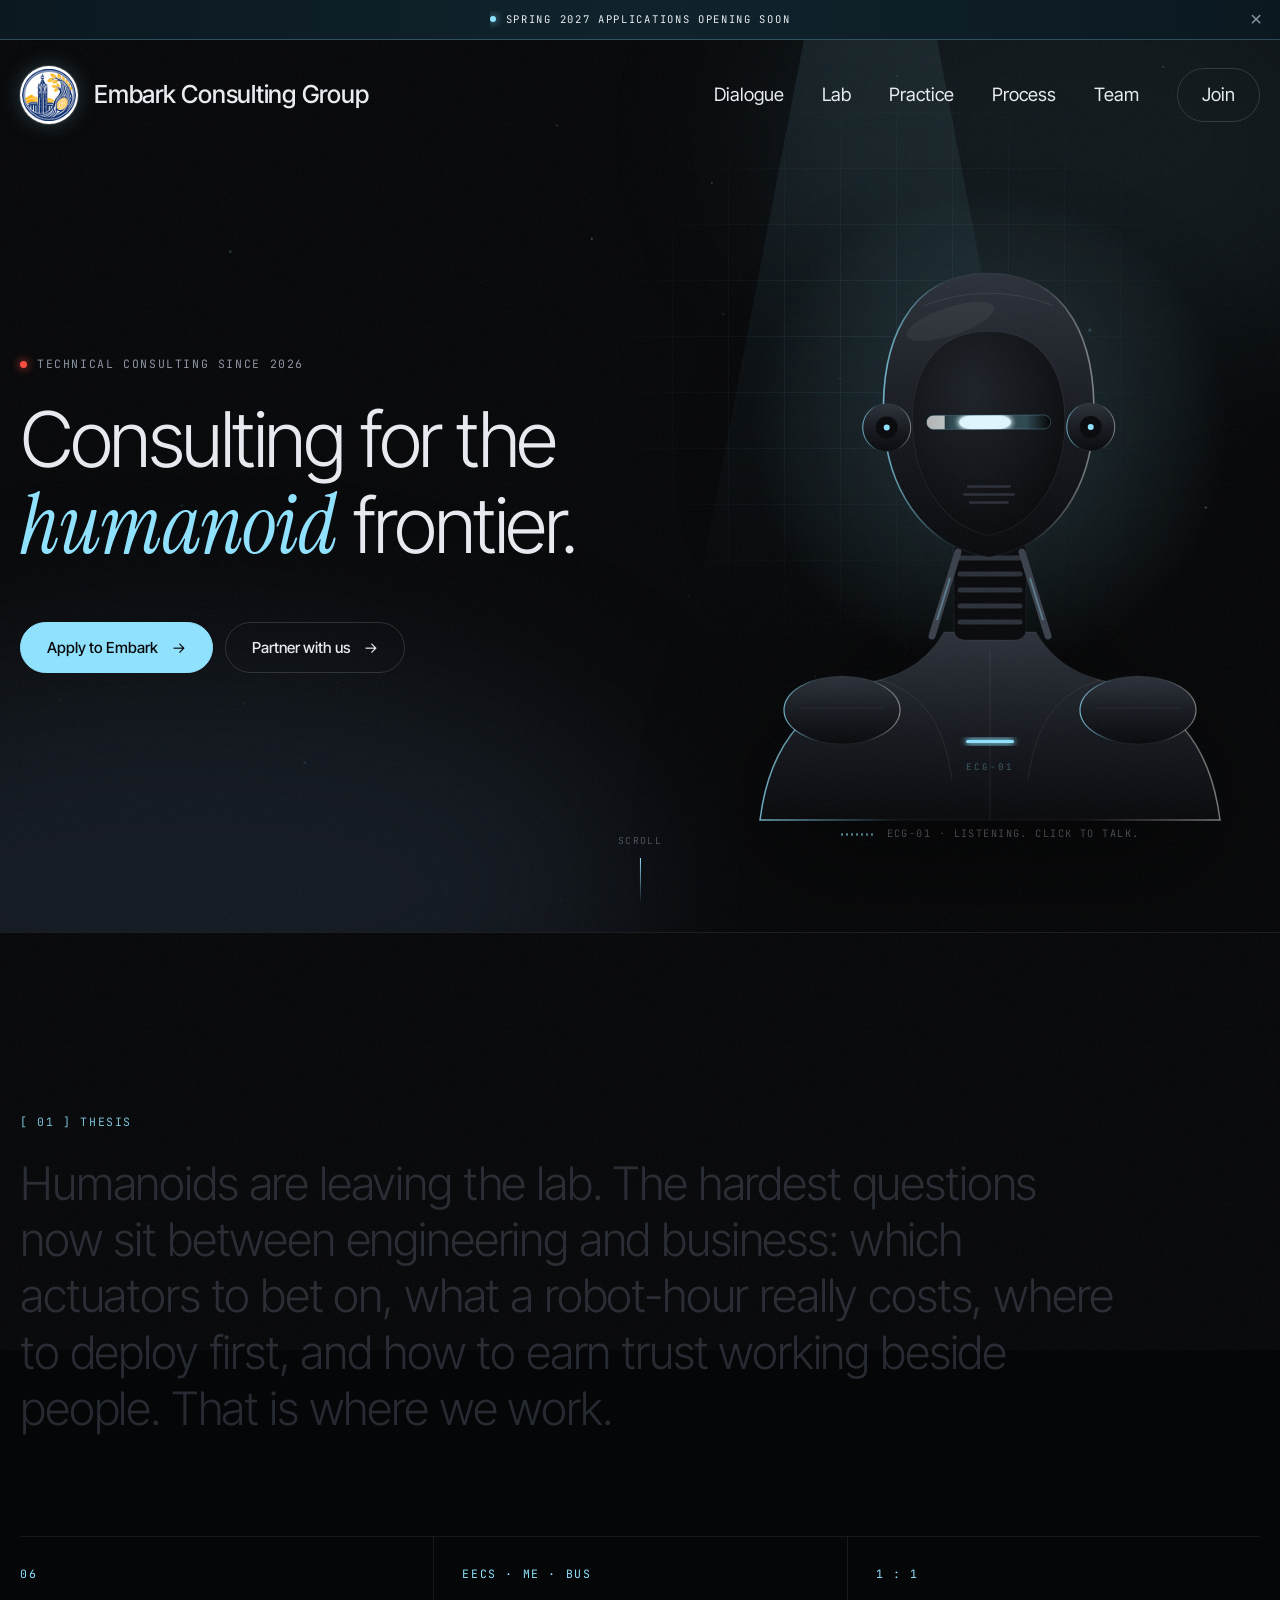
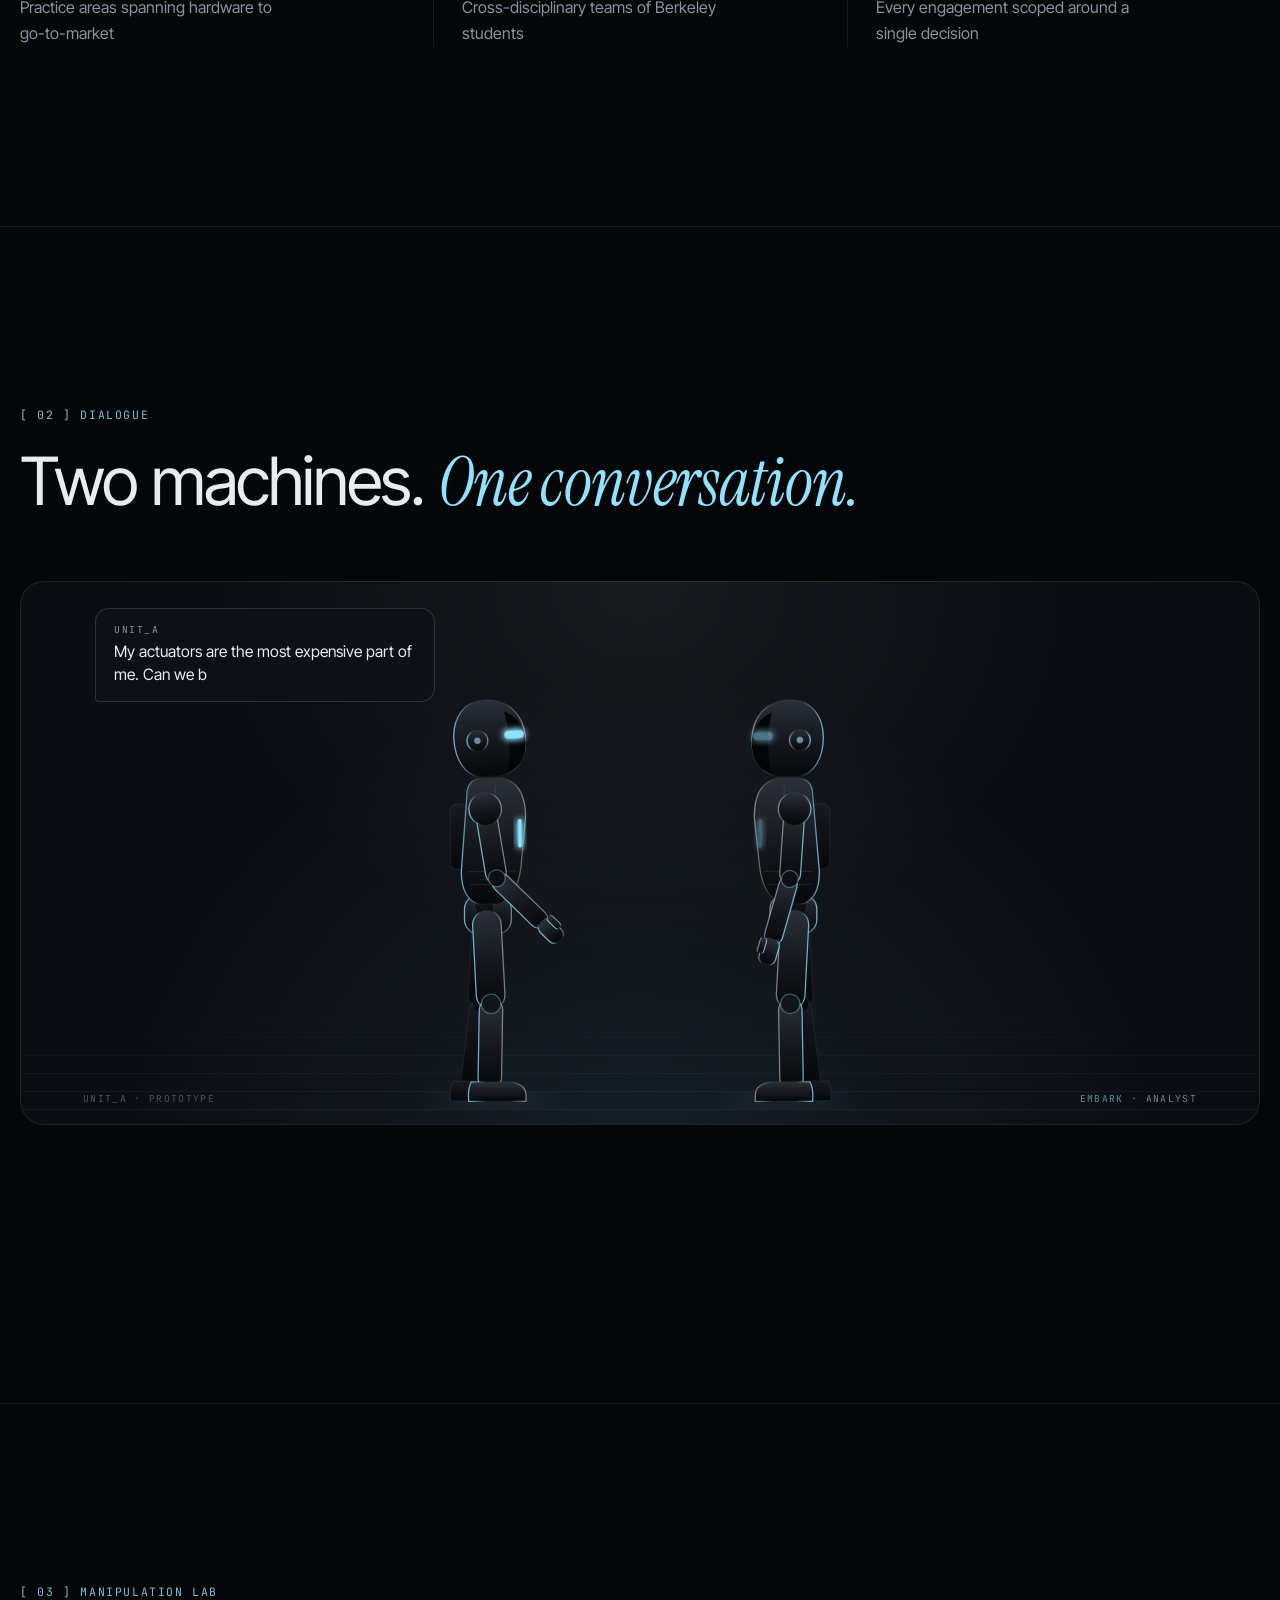
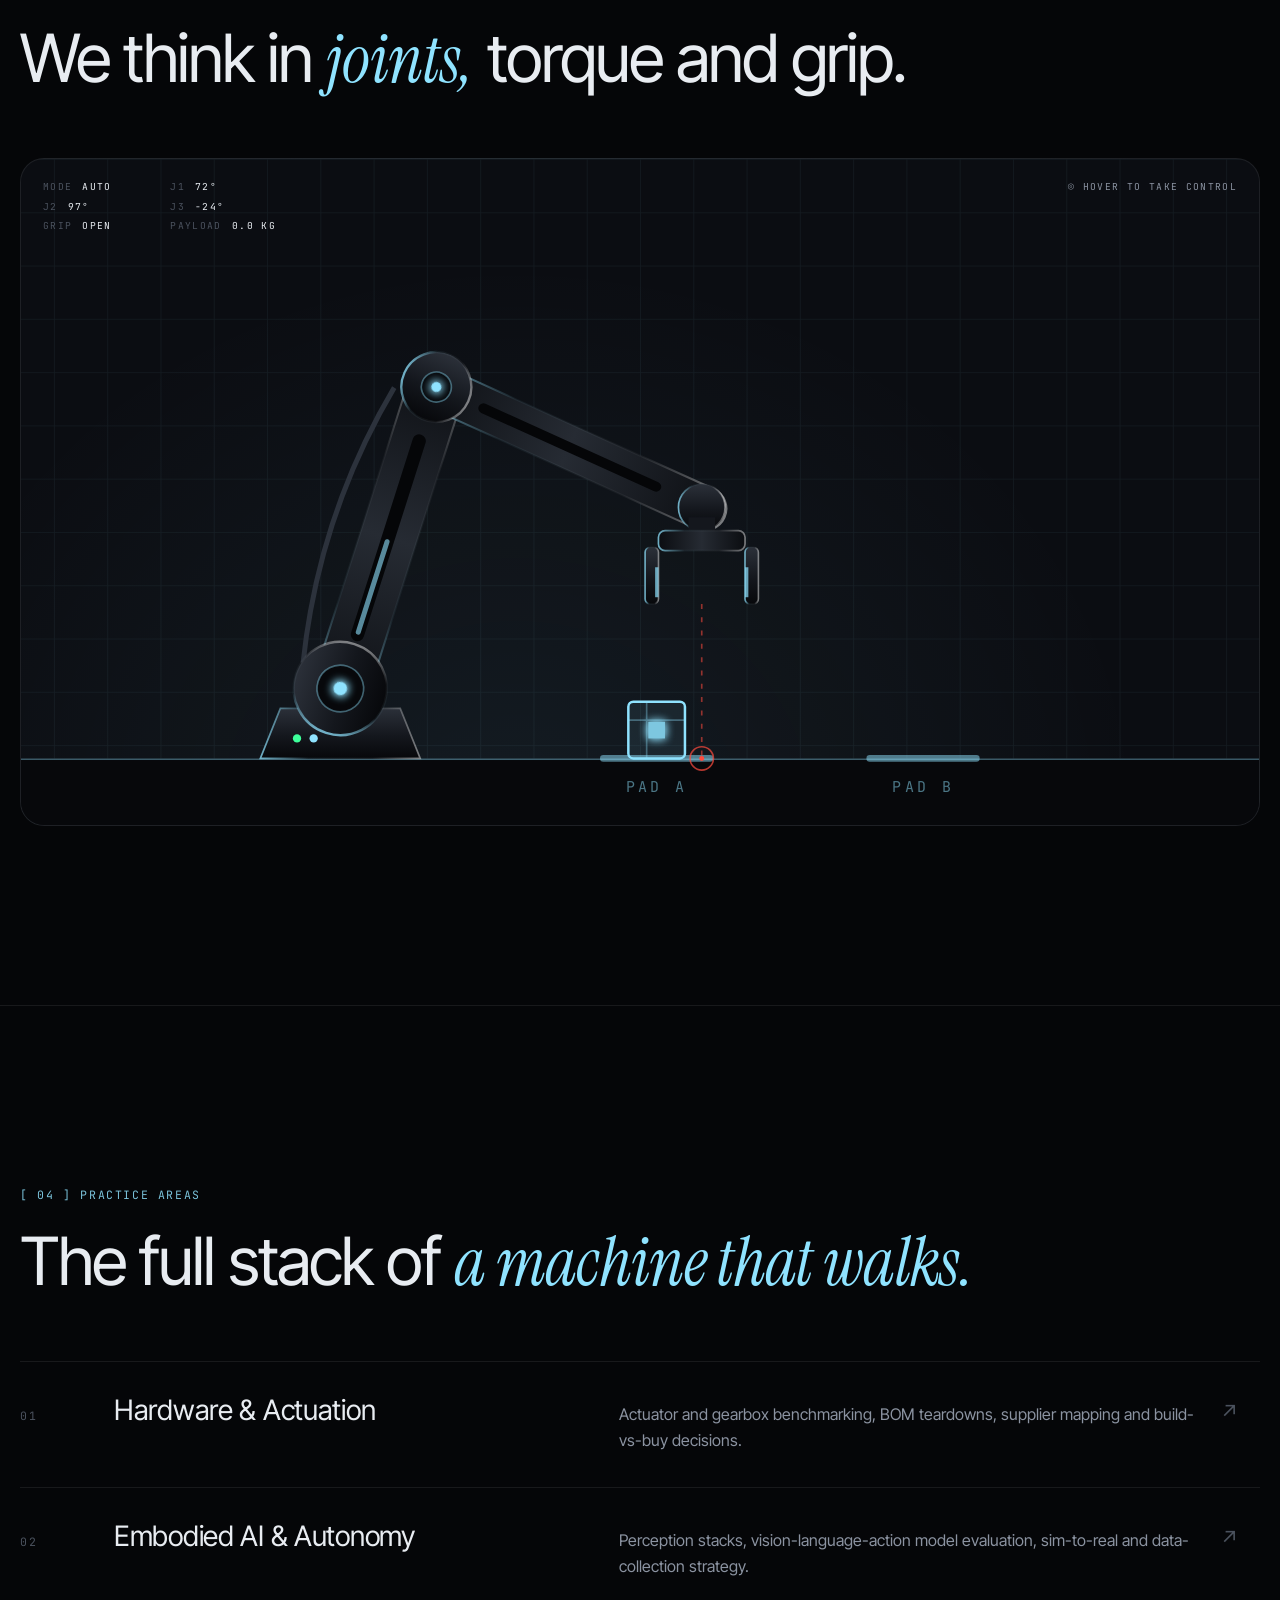
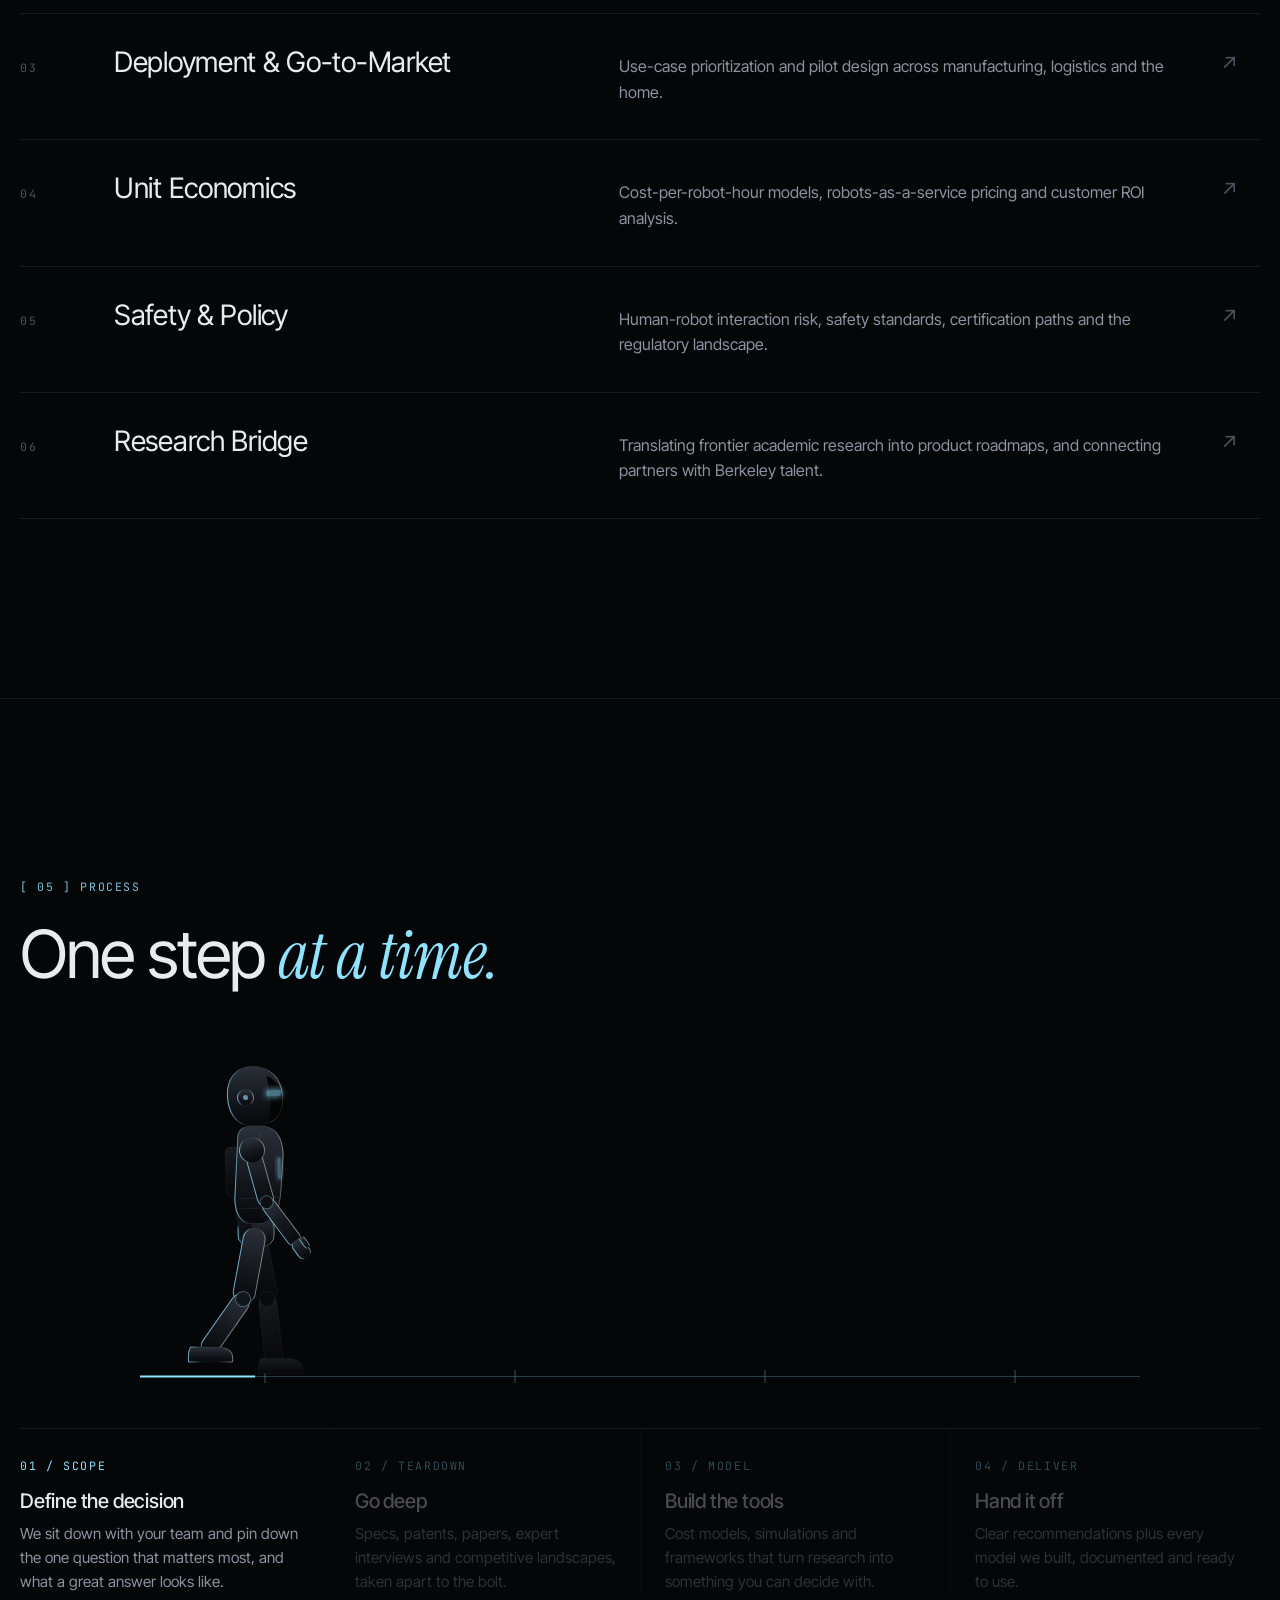
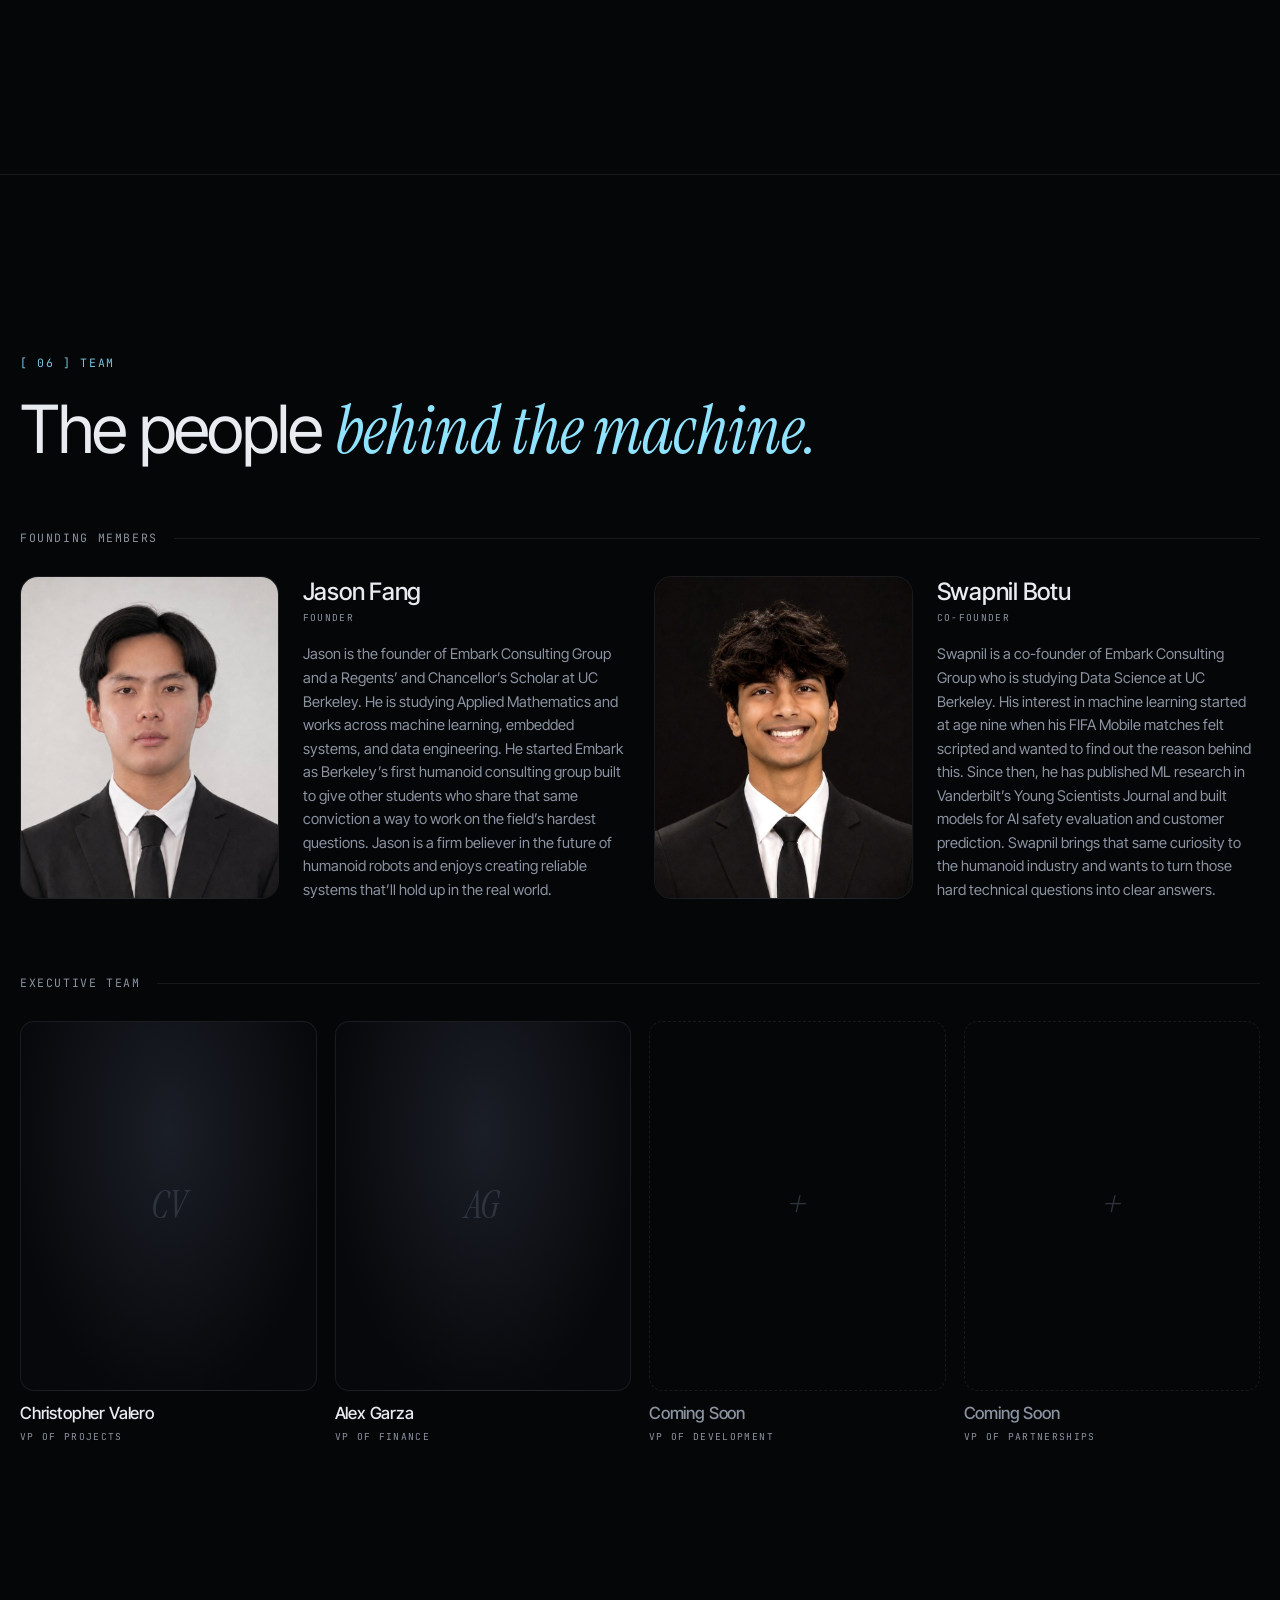
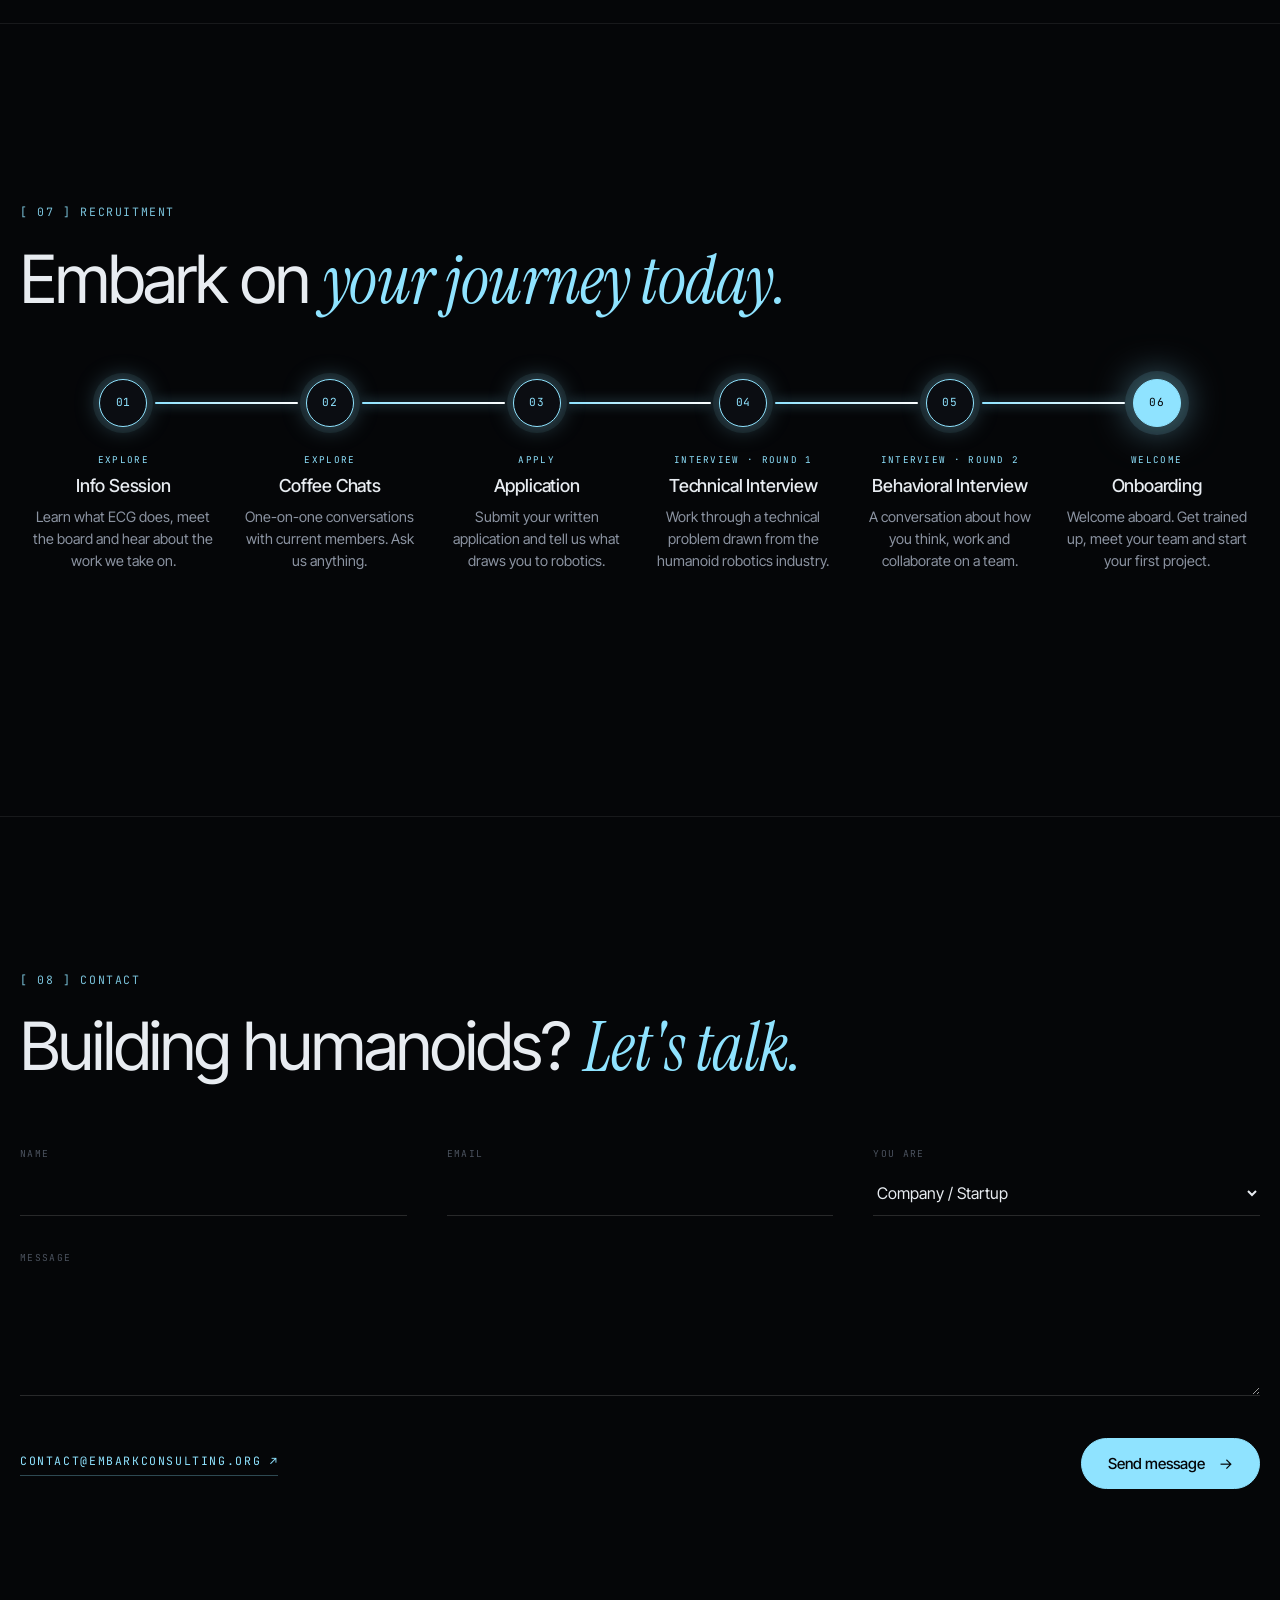
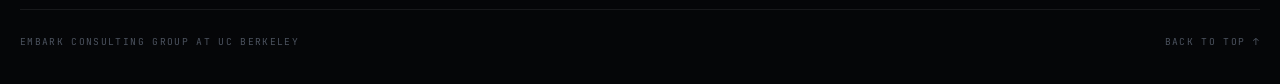
==== commit 2a6c2a18: "Mobile: hide back-to-top and founder bios, sync founder card reveal" ====
--- a/index.html
+++ b/index.html
@@ -9,7 +9,7 @@
   <link rel="preconnect" href="https://fonts.googleapis.com" />
   <link rel="preconnect" href="https://fonts.gstatic.com" crossorigin />
   <link href="https://fonts.googleapis.com/css2?family=Inter+Tight:wght@300;400;500;600&family=Instrument+Serif:ital@0;1&family=JetBrains+Mono:wght@400;500&display=swap" rel="stylesheet" />
-  <link rel="stylesheet" href="styles.css?v=24" />
+  <link rel="stylesheet" href="styles.css?v=25" />
   <link rel="icon" type="image/png" href="assets/favicon.png?v=2" />
   <link rel="apple-touch-icon" href="assets/apple-touch-icon.png" />
 </head>
--- a/styles.css
+++ b/styles.css
@@ -421,6 +421,9 @@
   .cell-hud b { min-width: 0; }
   .cell-hint { display: none; }
   #armSvg { margin-top: 50px; }
+  .to-top { display: none; }
+  .founders .member p.bio { display: none; }
+  .founders .member.reveal { transition-delay: 0ms !important; }
 }
 @media (max-width: 520px) {
   .steps { grid-template-columns: 1fr; }
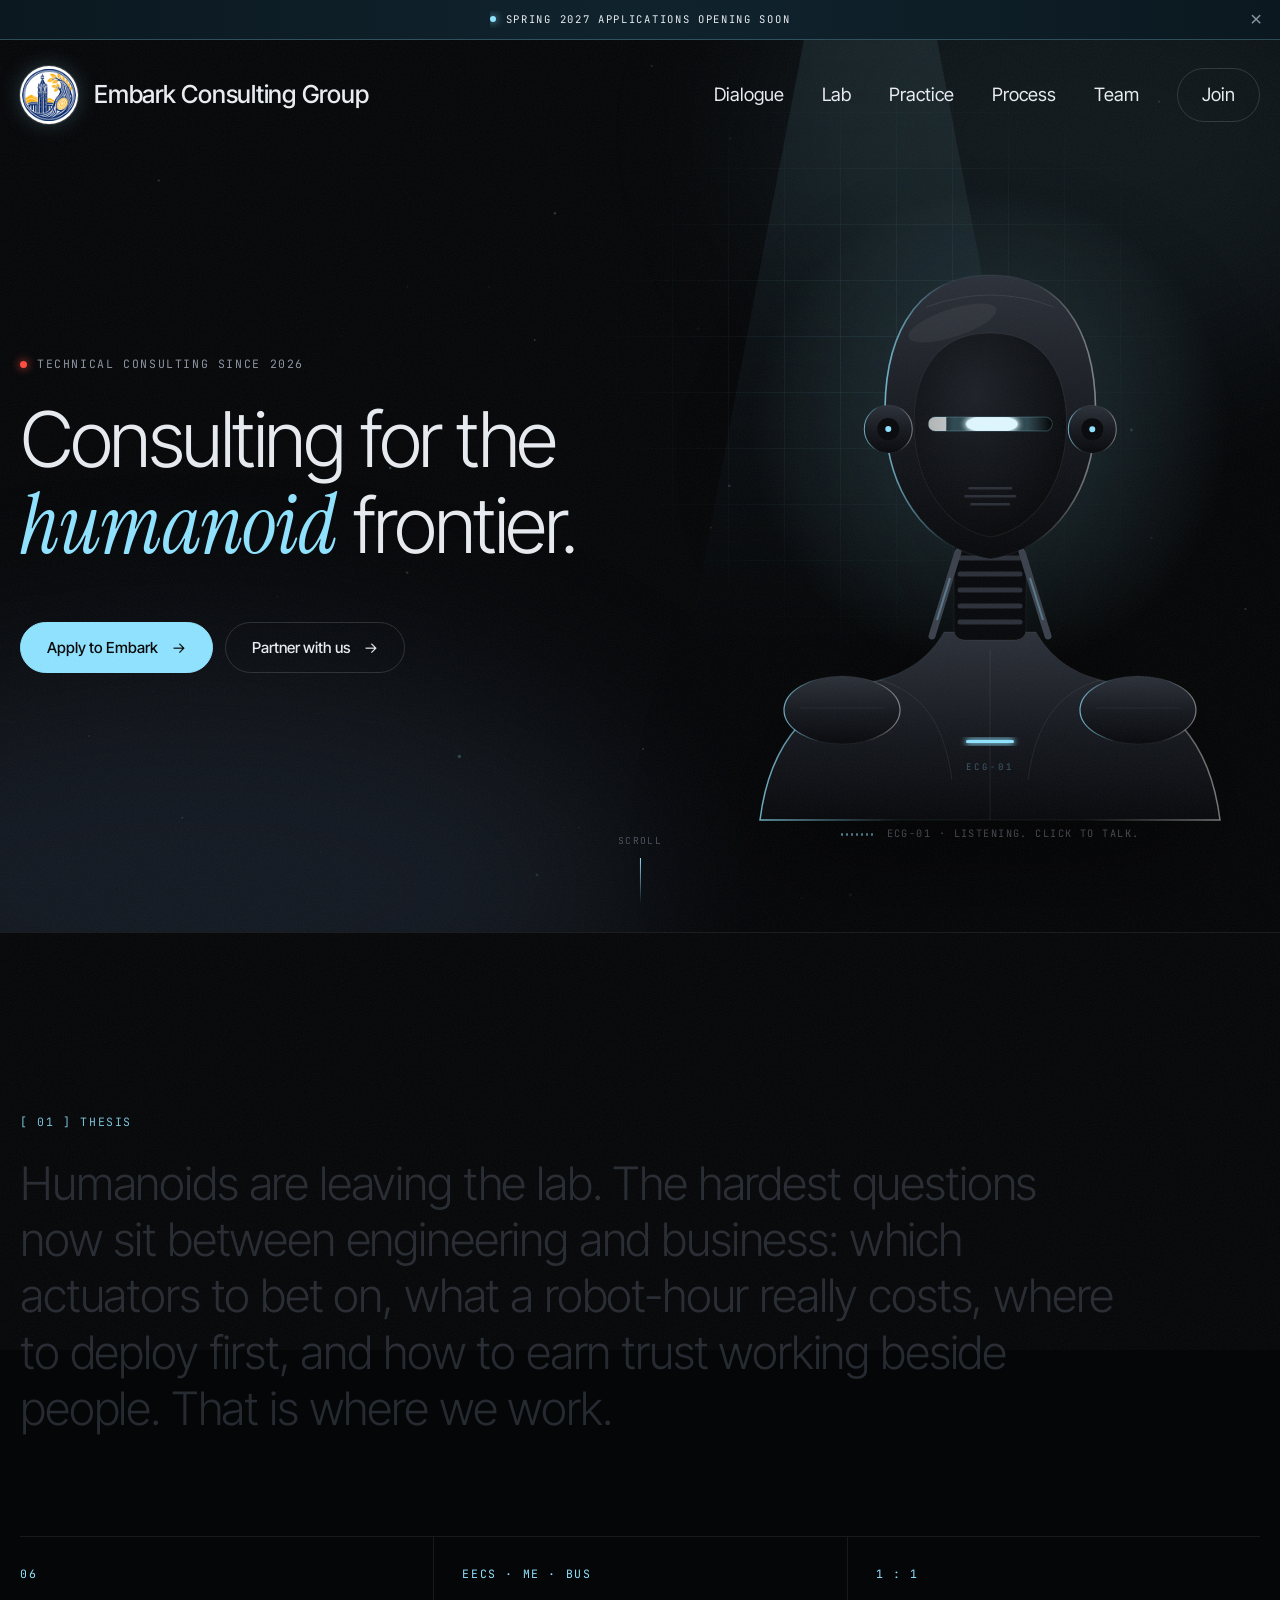
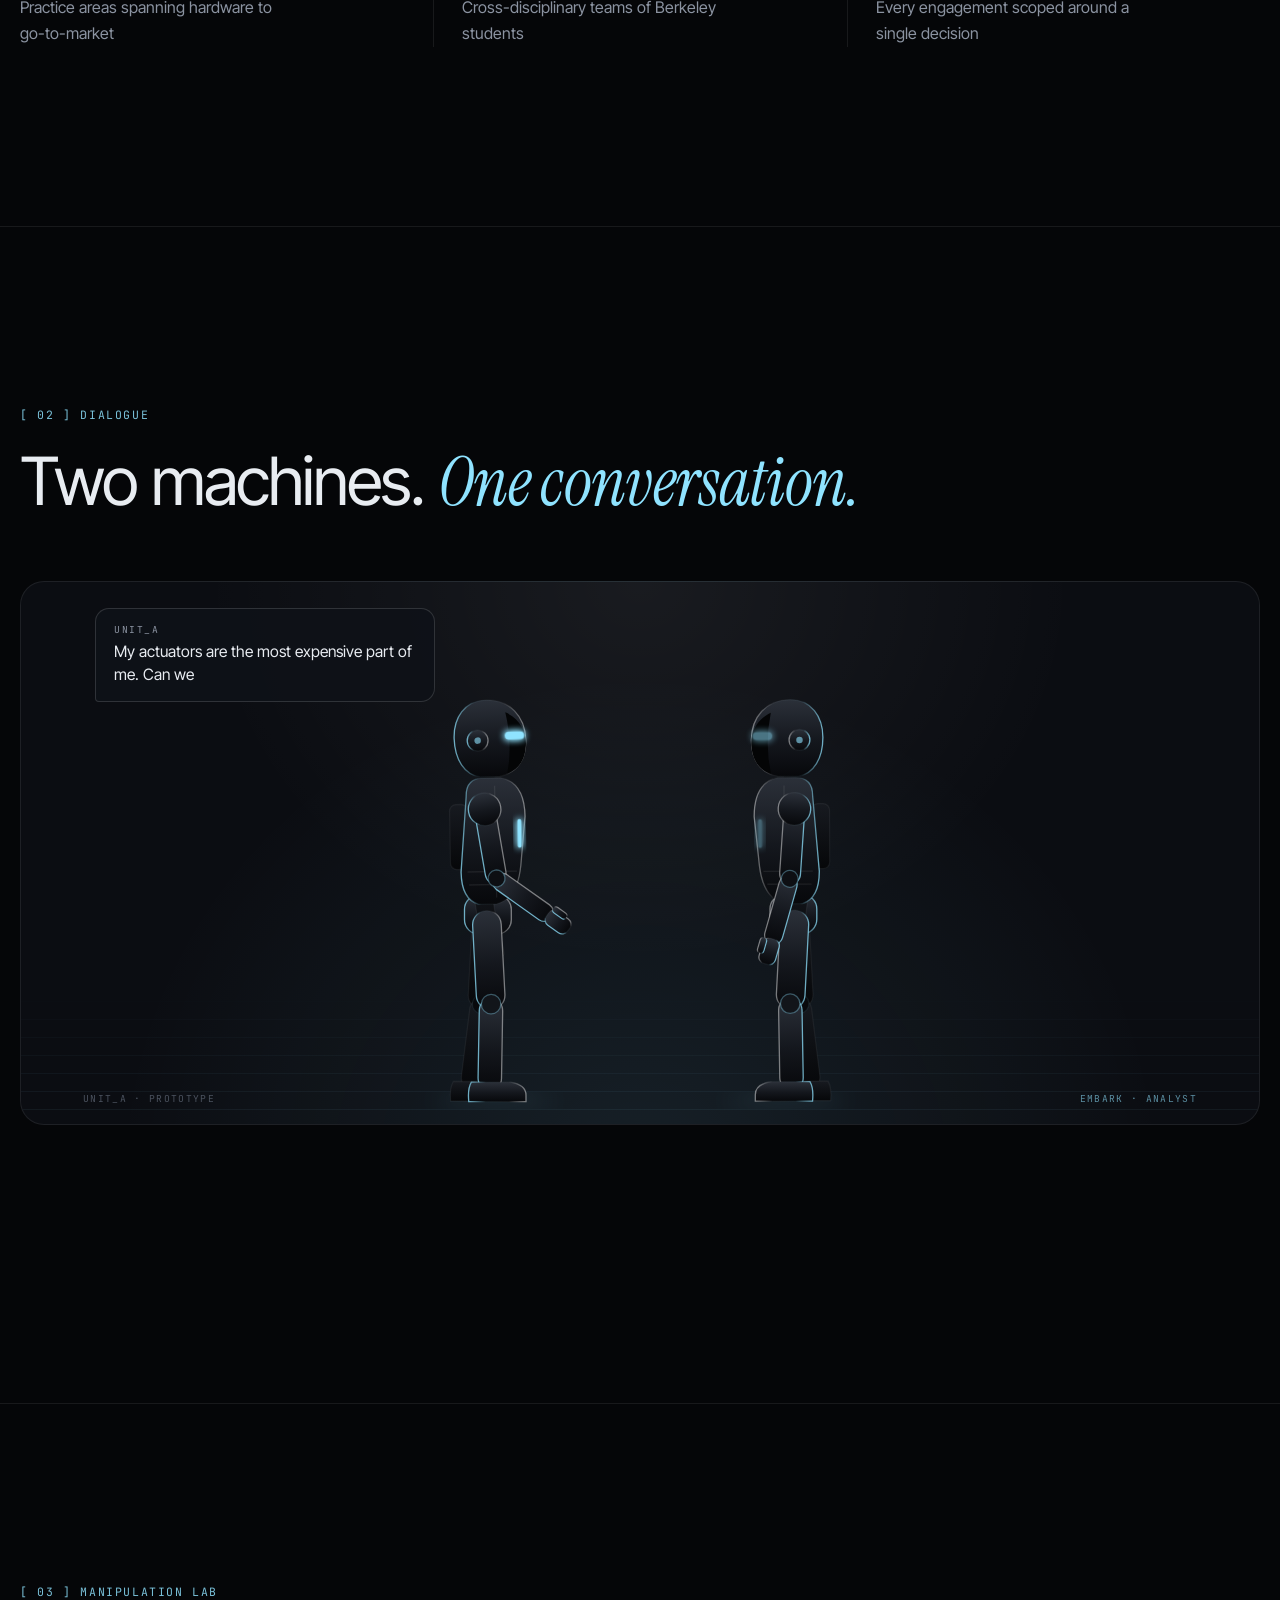
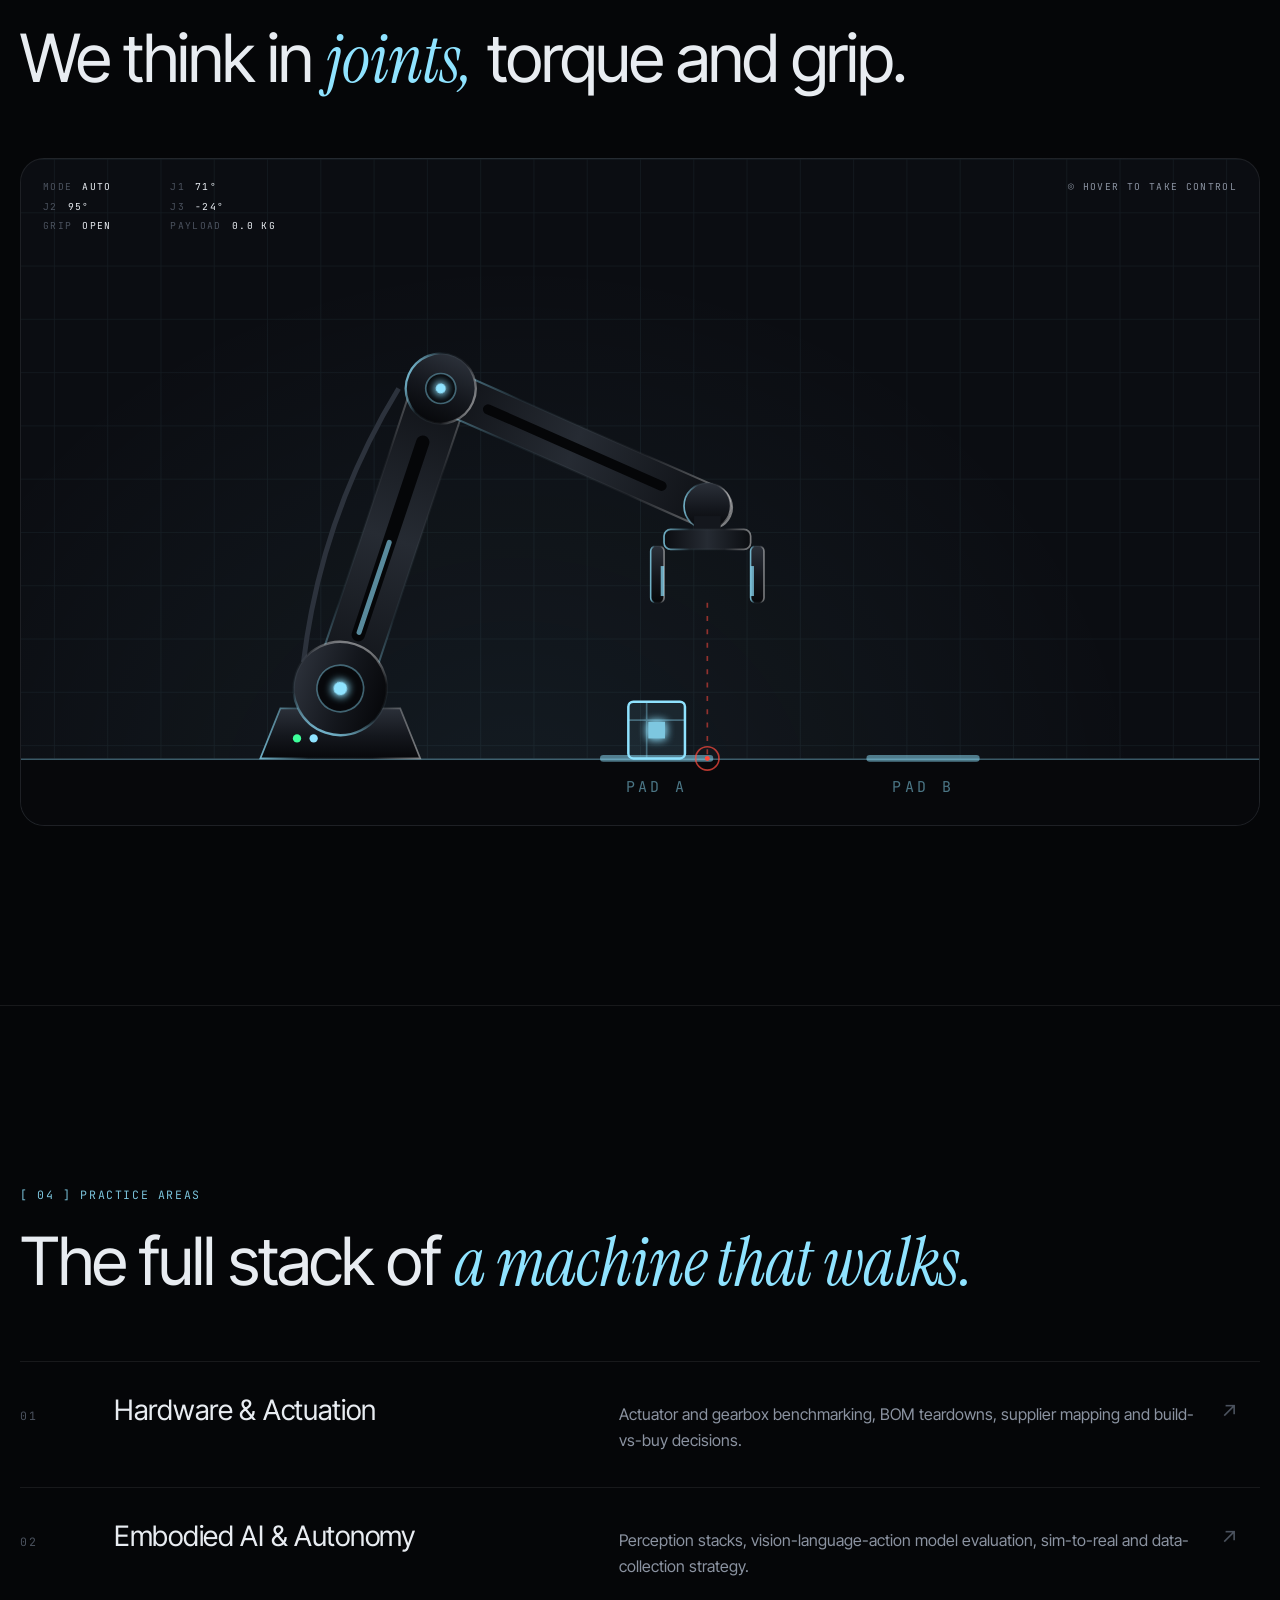
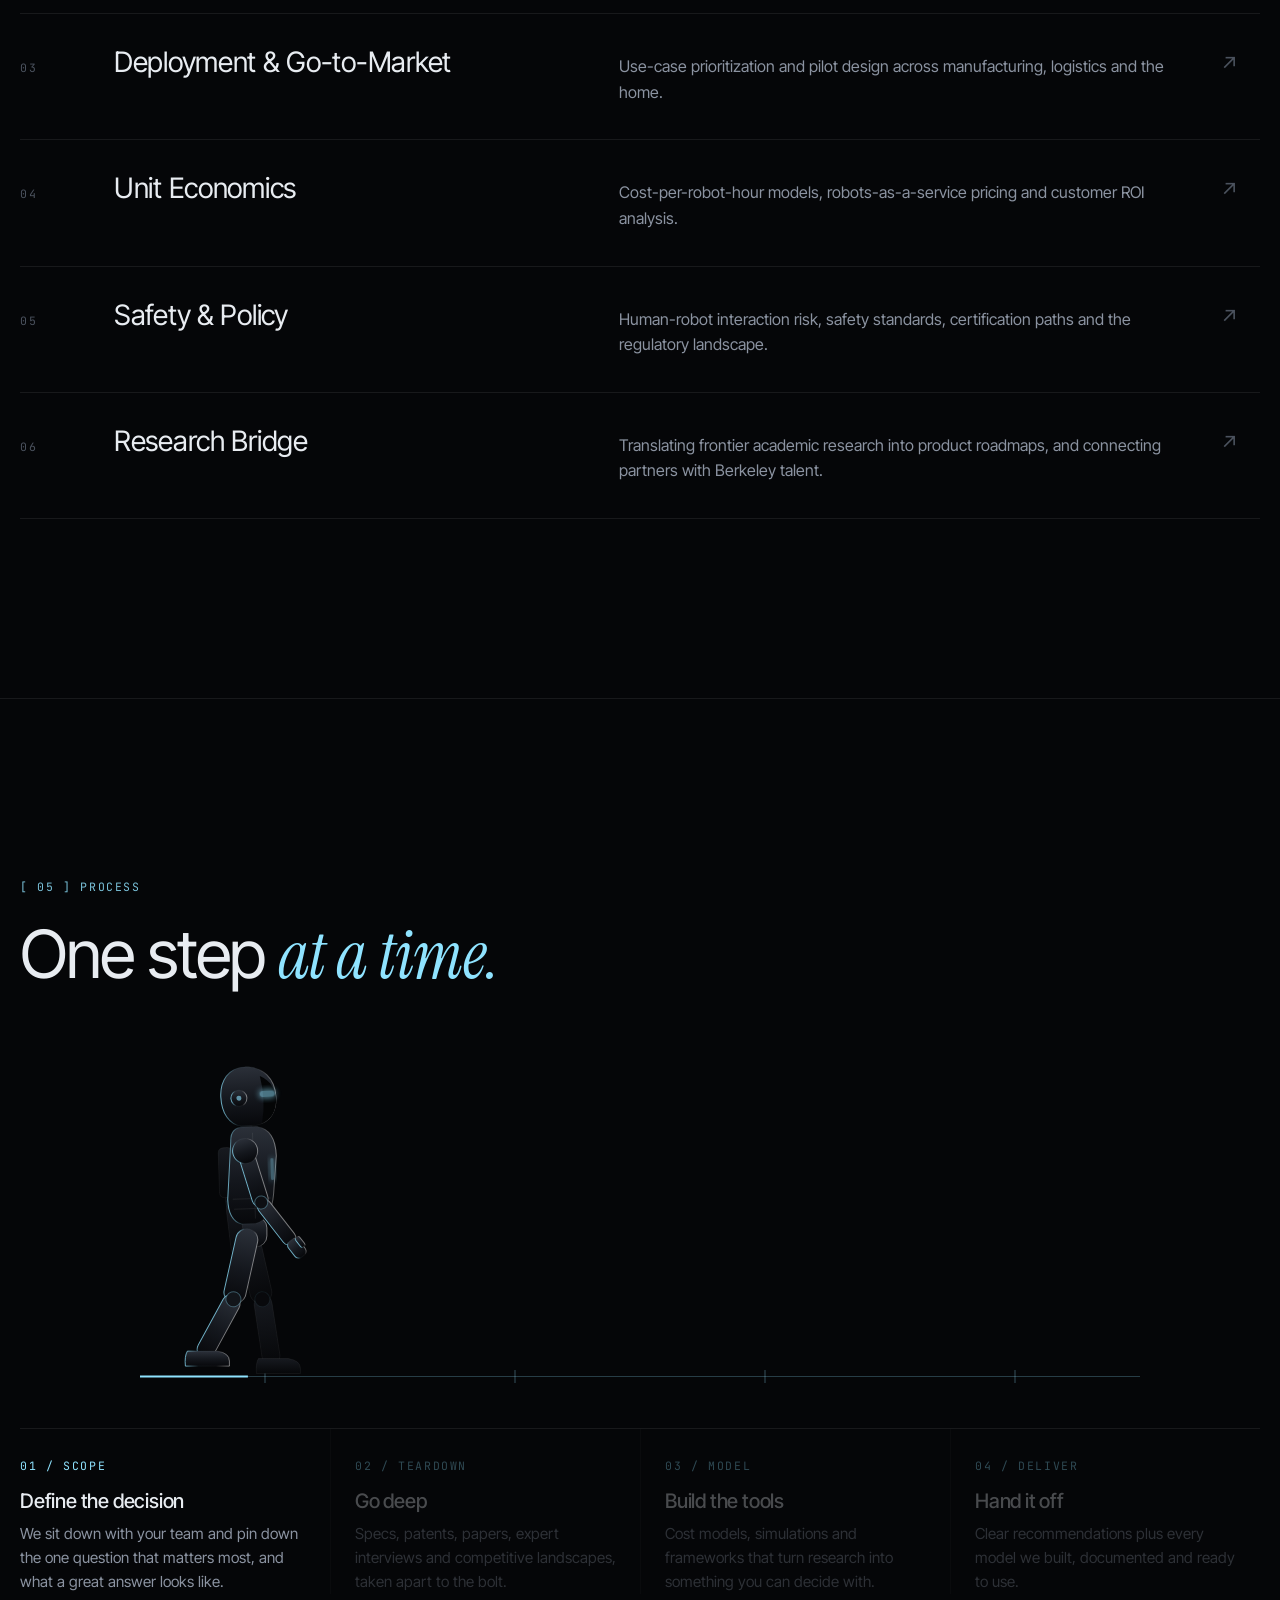
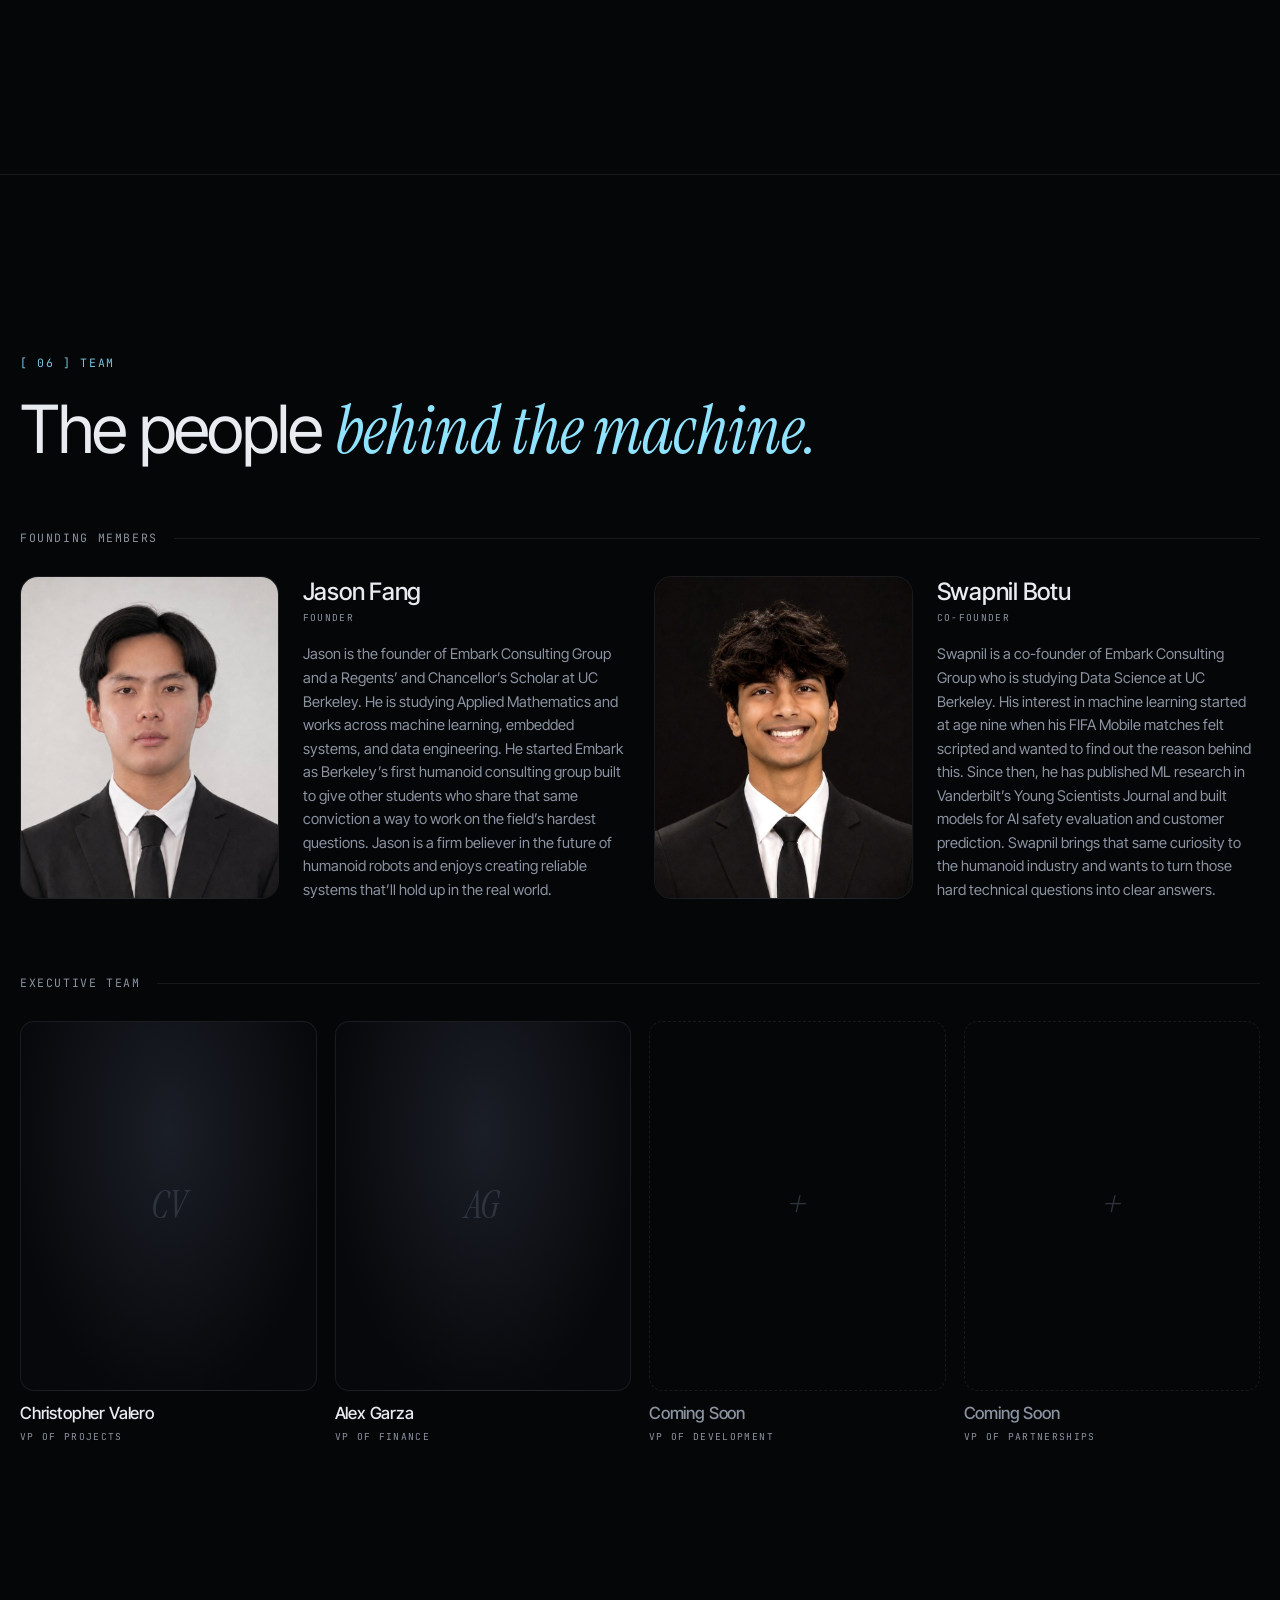
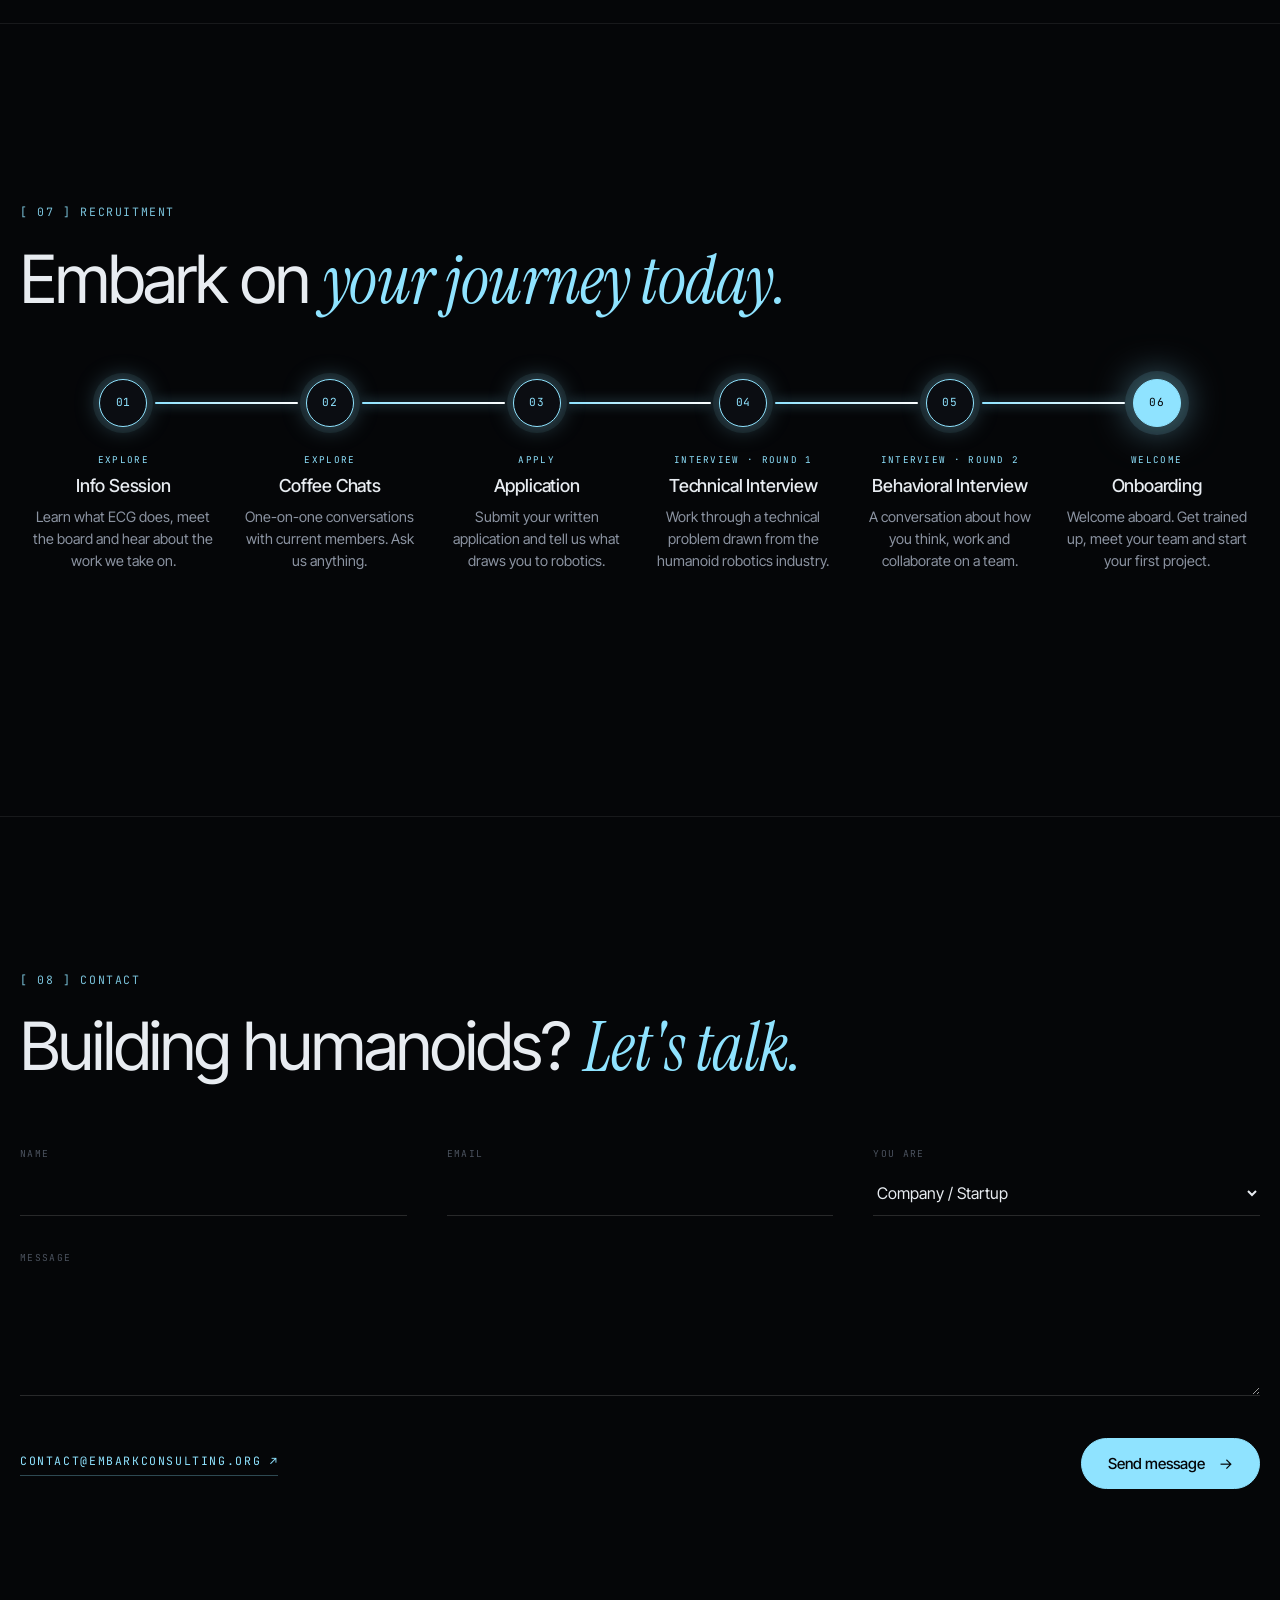
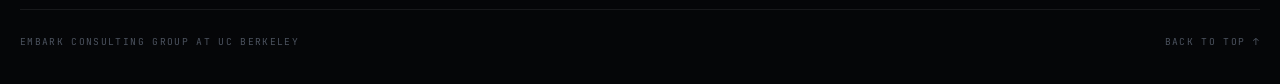
==== commit a1deef77: "Mobile hero: text above robot, hide CTA buttons" ====
--- a/index.html
+++ b/index.html
@@ -9,7 +9,7 @@
   <link rel="preconnect" href="https://fonts.googleapis.com" />
   <link rel="preconnect" href="https://fonts.gstatic.com" crossorigin />
   <link href="https://fonts.googleapis.com/css2?family=Inter+Tight:wght@300;400;500;600&family=Instrument+Serif:ital@0;1&family=JetBrains+Mono:wght@400;500&display=swap" rel="stylesheet" />
-  <link rel="stylesheet" href="styles.css?v=25" />
+  <link rel="stylesheet" href="styles.css?v=26" />
   <link rel="icon" type="image/png" href="assets/favicon.png?v=2" />
   <link rel="apple-touch-icon" href="assets/apple-touch-icon.png" />
 </head>
--- a/styles.css
+++ b/styles.css
@@ -424,6 +424,8 @@
   .to-top { display: none; }
   .founders .member p.bio { display: none; }
   .founders .member.reveal { transition-delay: 0ms !important; }
+  .hero-bust { order: 0; margin: -20px auto 0; }
+  .hero-actions { display: none; }
 }
 @media (max-width: 520px) {
   .steps { grid-template-columns: 1fr; }
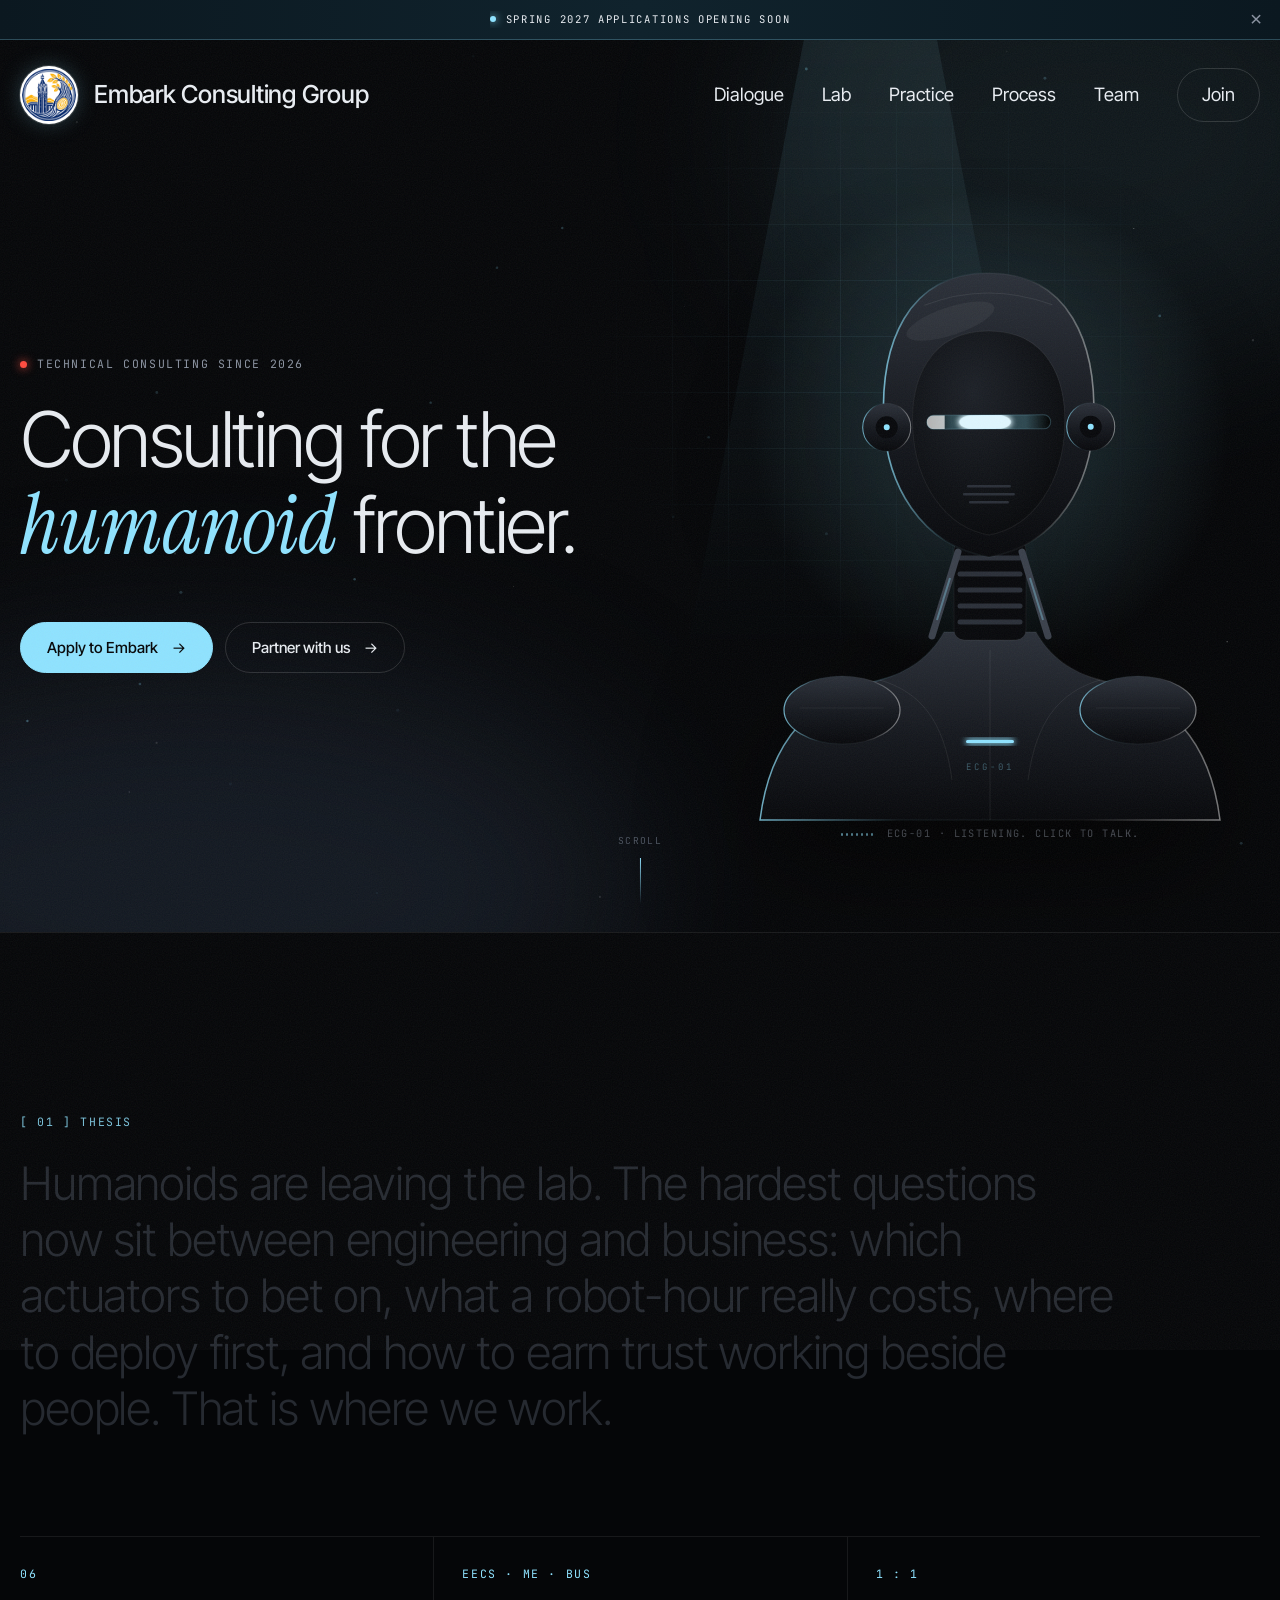
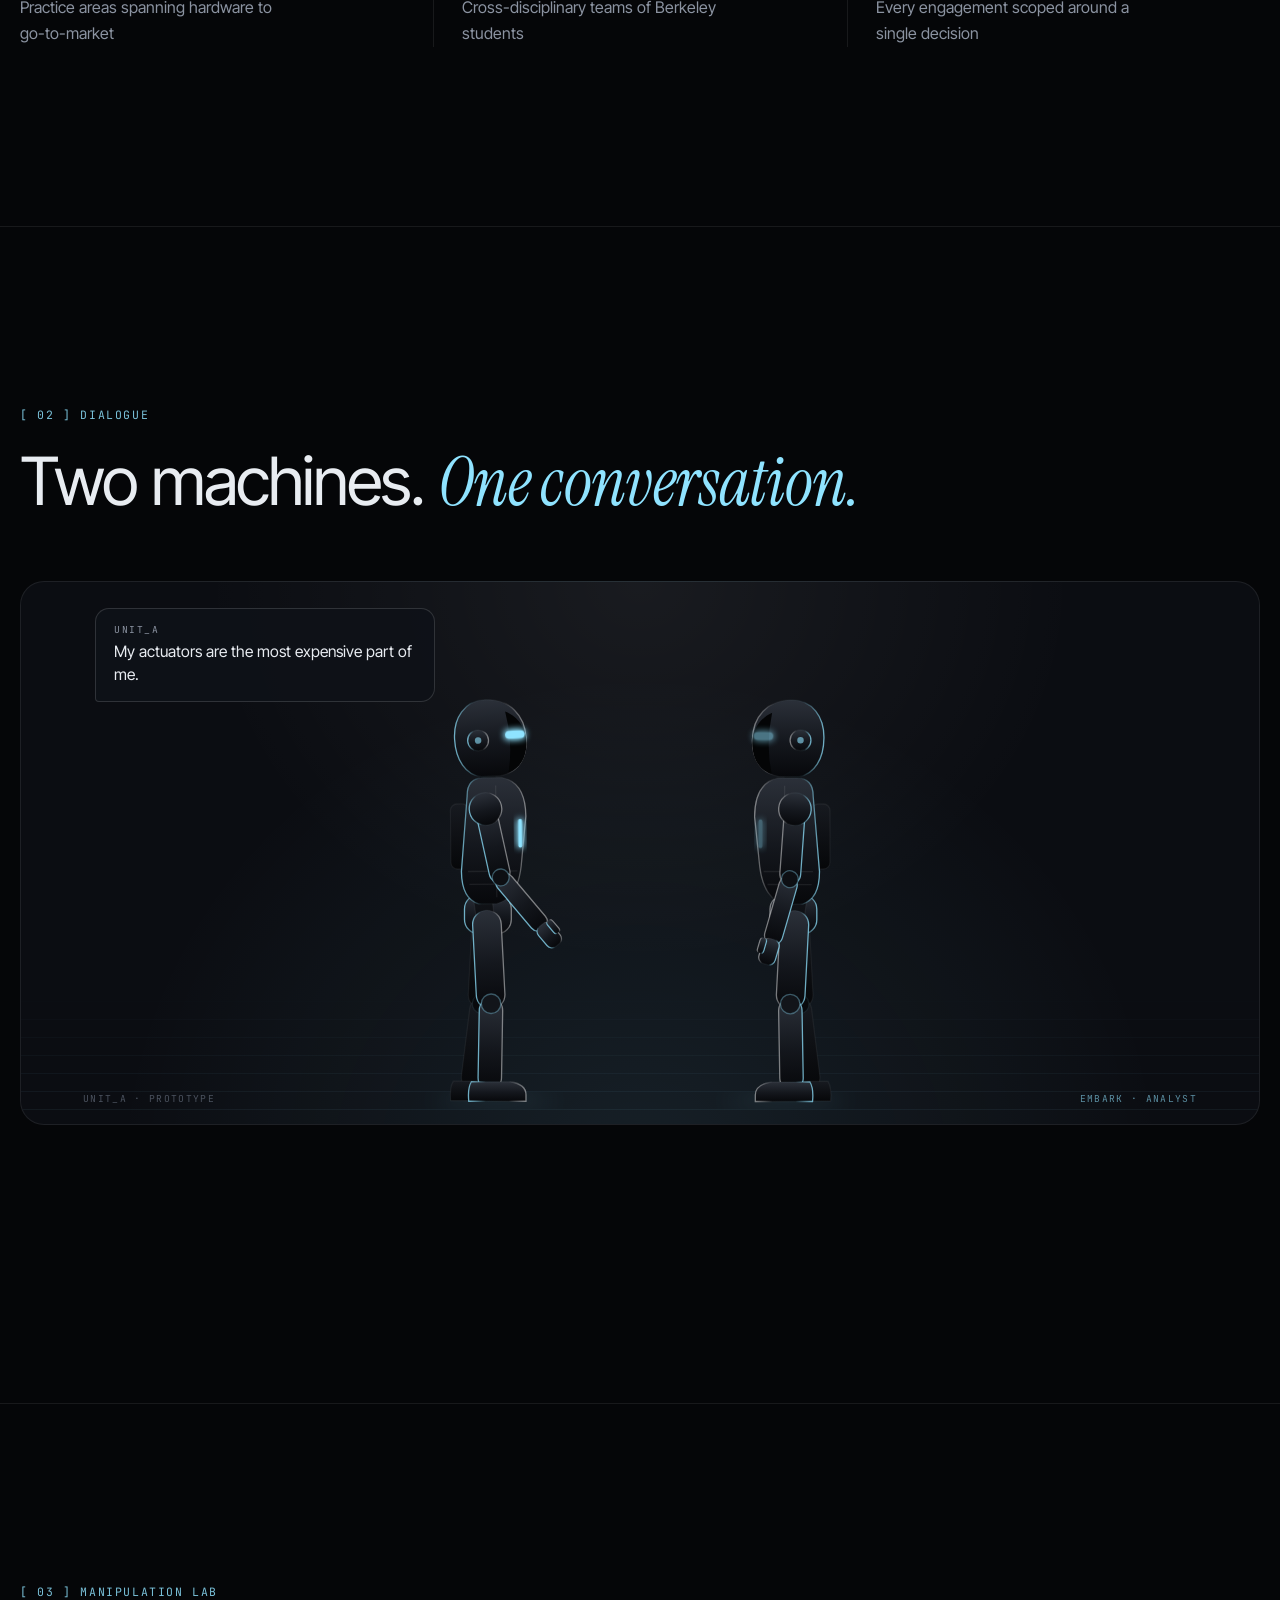
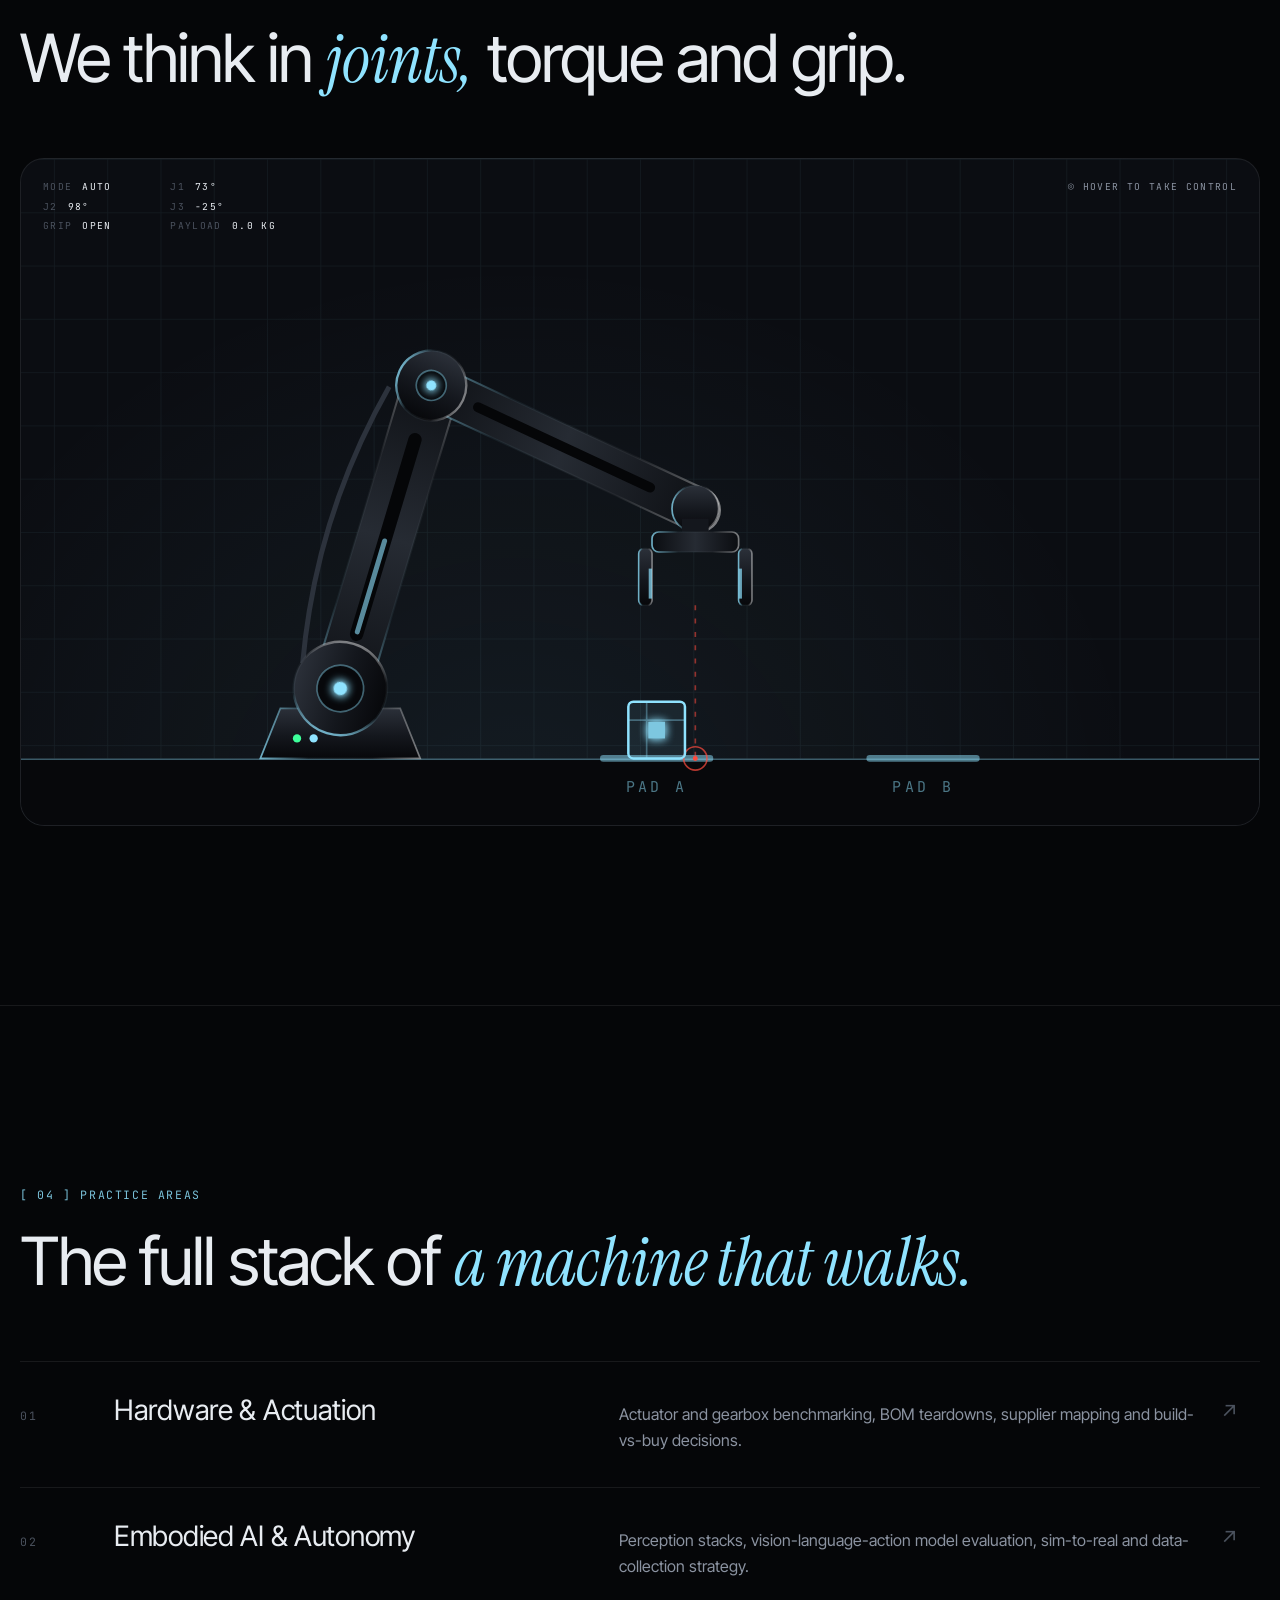
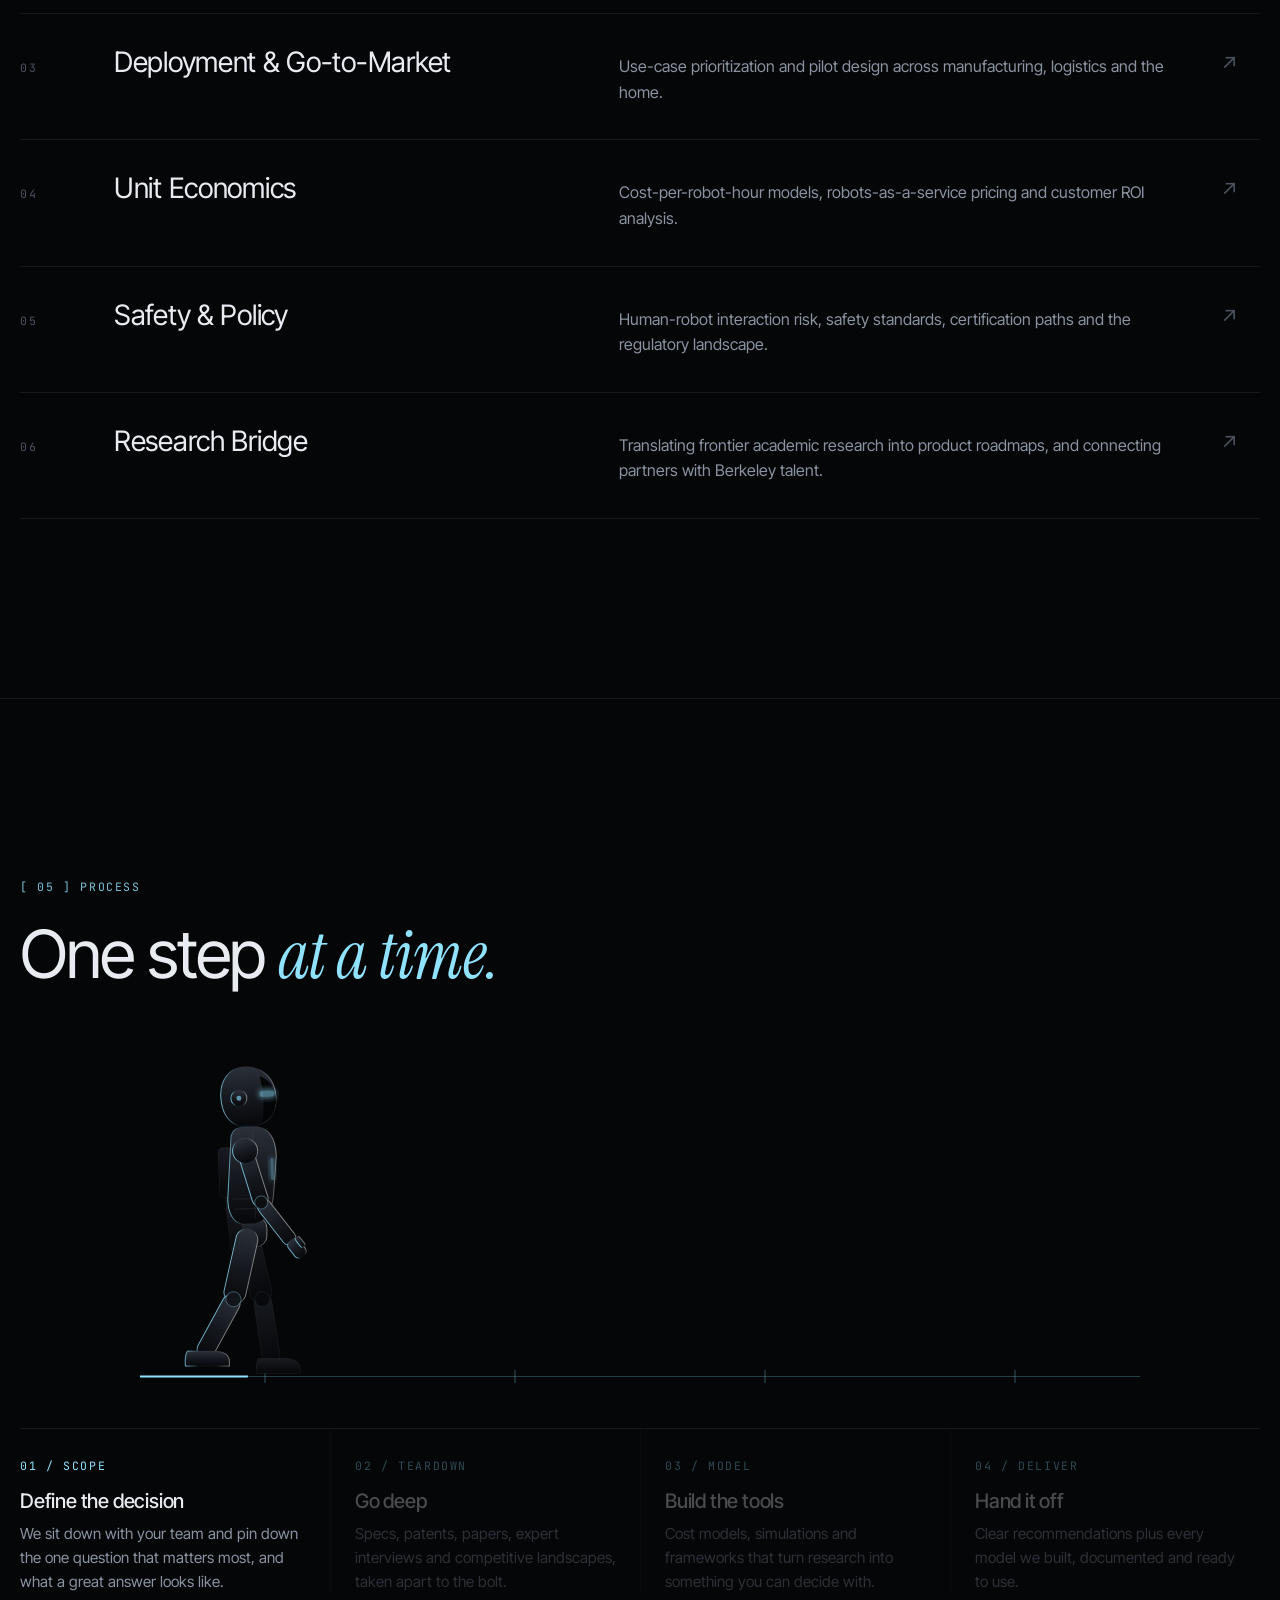
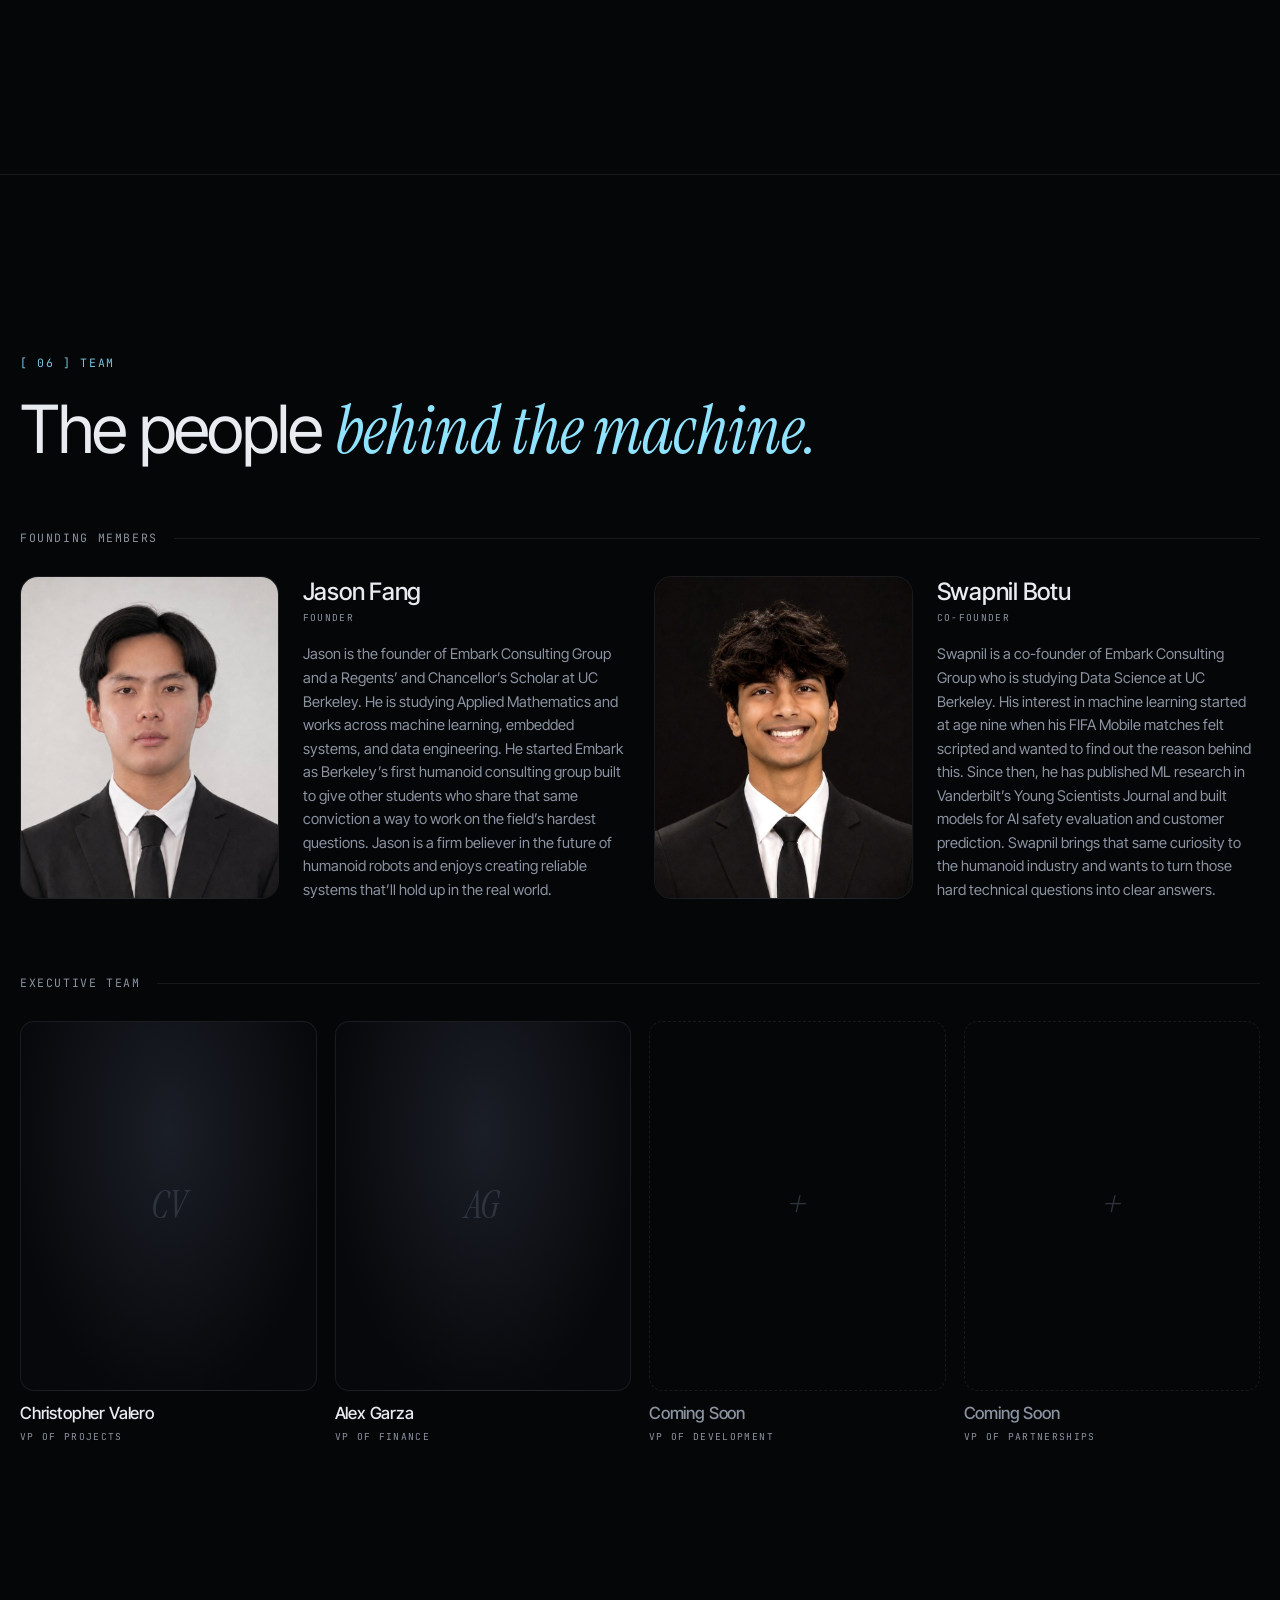
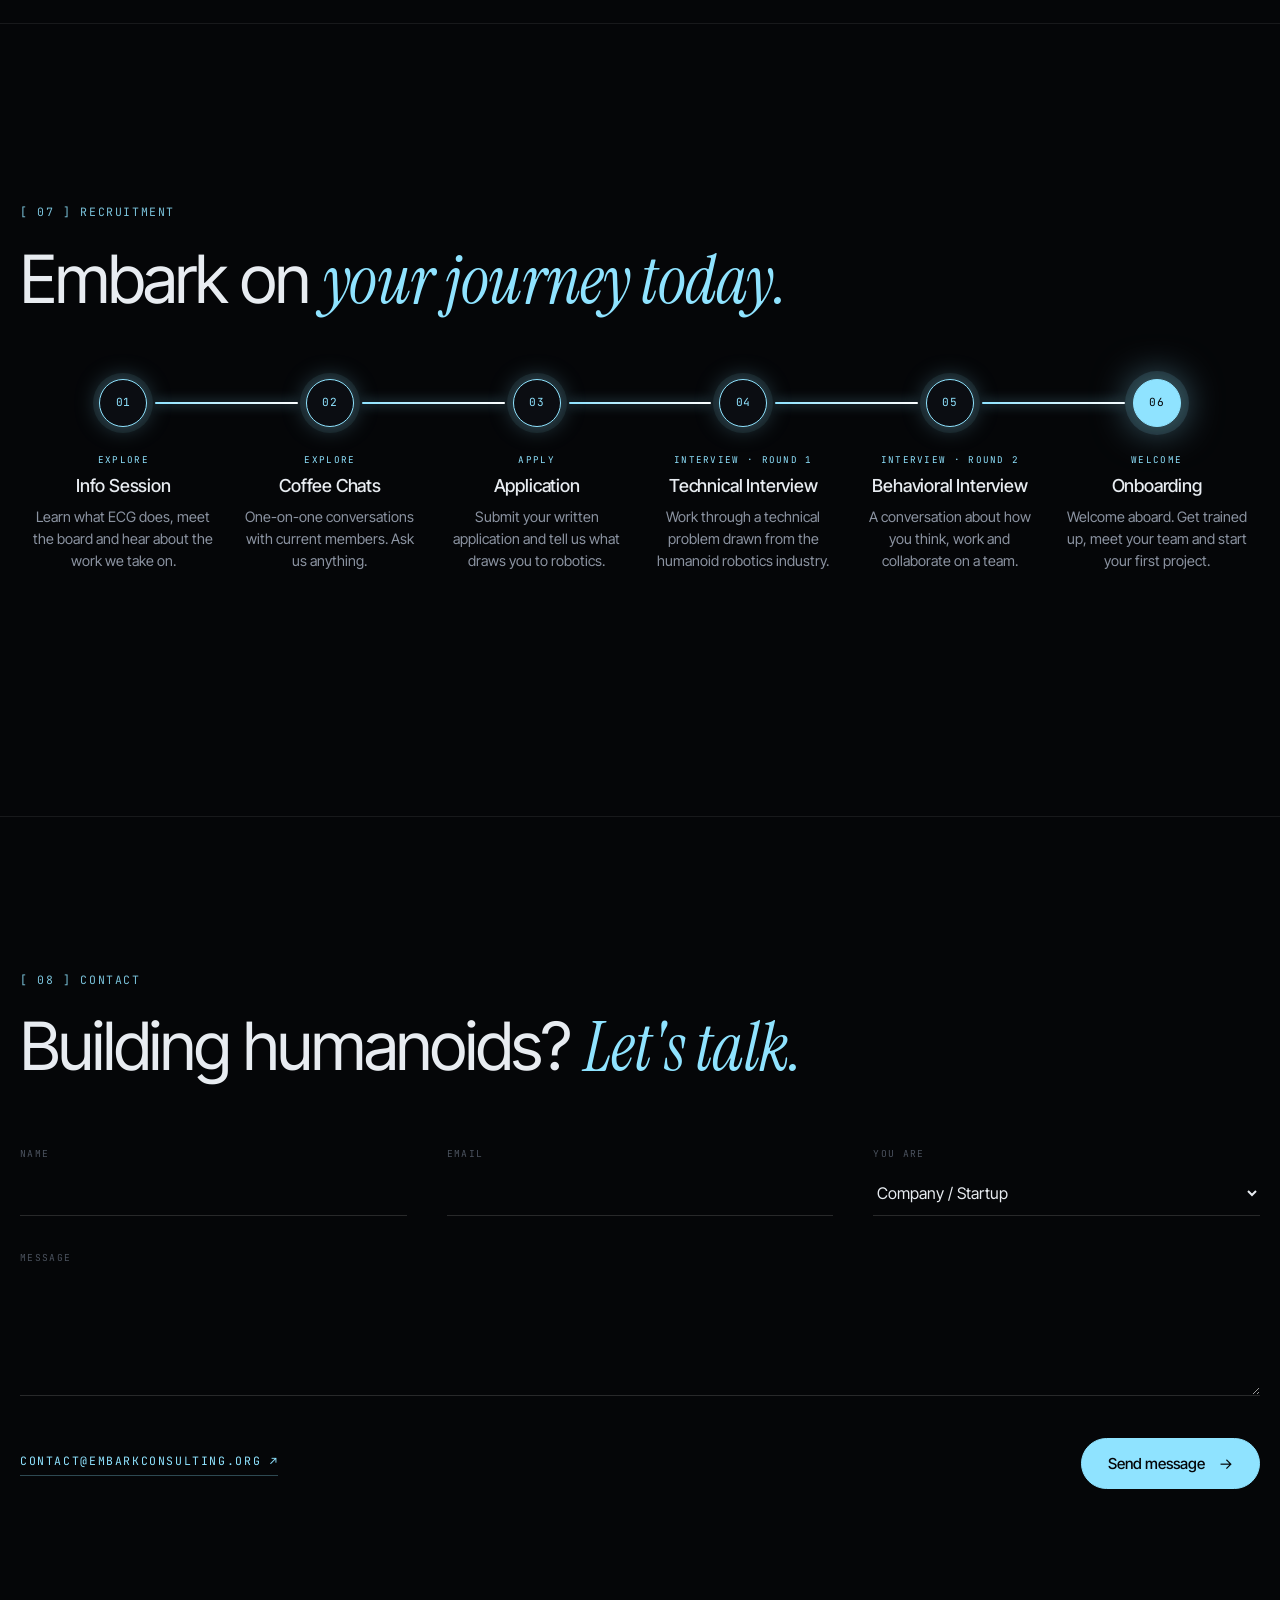
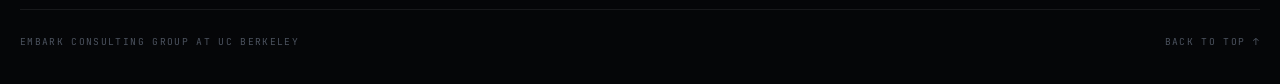
==== commit a0e018d8: "Fix mobile menu overlay when nav is scrolled" ====
--- a/index.html
+++ b/index.html
@@ -9,7 +9,7 @@
   <link rel="preconnect" href="https://fonts.googleapis.com" />
   <link rel="preconnect" href="https://fonts.gstatic.com" crossorigin />
   <link href="https://fonts.googleapis.com/css2?family=Inter+Tight:wght@300;400;500;600&family=Instrument+Serif:ital@0;1&family=JetBrains+Mono:wght@400;500&display=swap" rel="stylesheet" />
-  <link rel="stylesheet" href="styles.css?v=26" />
+  <link rel="stylesheet" href="styles.css?v=27" />
   <link rel="icon" type="image/png" href="assets/favicon.png?v=2" />
   <link rel="apple-touch-icon" href="assets/apple-touch-icon.png" />
 </head>
--- a/styles.css
+++ b/styles.css
@@ -94,7 +94,9 @@
   transition: background .4s, padding .4s, border-color .4s;
   border-bottom: 1px solid transparent;
 }
-.nav.scrolled { background: rgba(5, 6, 8, .72); backdrop-filter: blur(14px); -webkit-backdrop-filter: blur(14px); padding-top: 16px; padding-bottom: 16px; border-color: var(--line); }
+.nav::before { content: ""; position: absolute; inset: 0; z-index: -1; background: rgba(5, 6, 8, .72); backdrop-filter: blur(14px); -webkit-backdrop-filter: blur(14px); opacity: 0; transition: opacity .4s; pointer-events: none; }
+.nav.scrolled { padding-top: 16px; padding-bottom: 16px; border-color: var(--line); }
+.nav.scrolled::before { opacity: 1; }
 .logo { display: flex; align-items: center; gap: 16px; position: relative; z-index: 2; }
 .logo-mark { position: relative; width: 30px; height: 30px; border-radius: 9px; background: #0f1218; border: 1px solid var(--line-2); overflow: hidden; }
 .logo-mark i { position: absolute; left: 6px; right: 6px; top: 13px; height: 3px; border-radius: 2px; background: var(--ice); box-shadow: 0 0 10px var(--ice); animation: logoScan 3.5s ease-in-out infinite; }
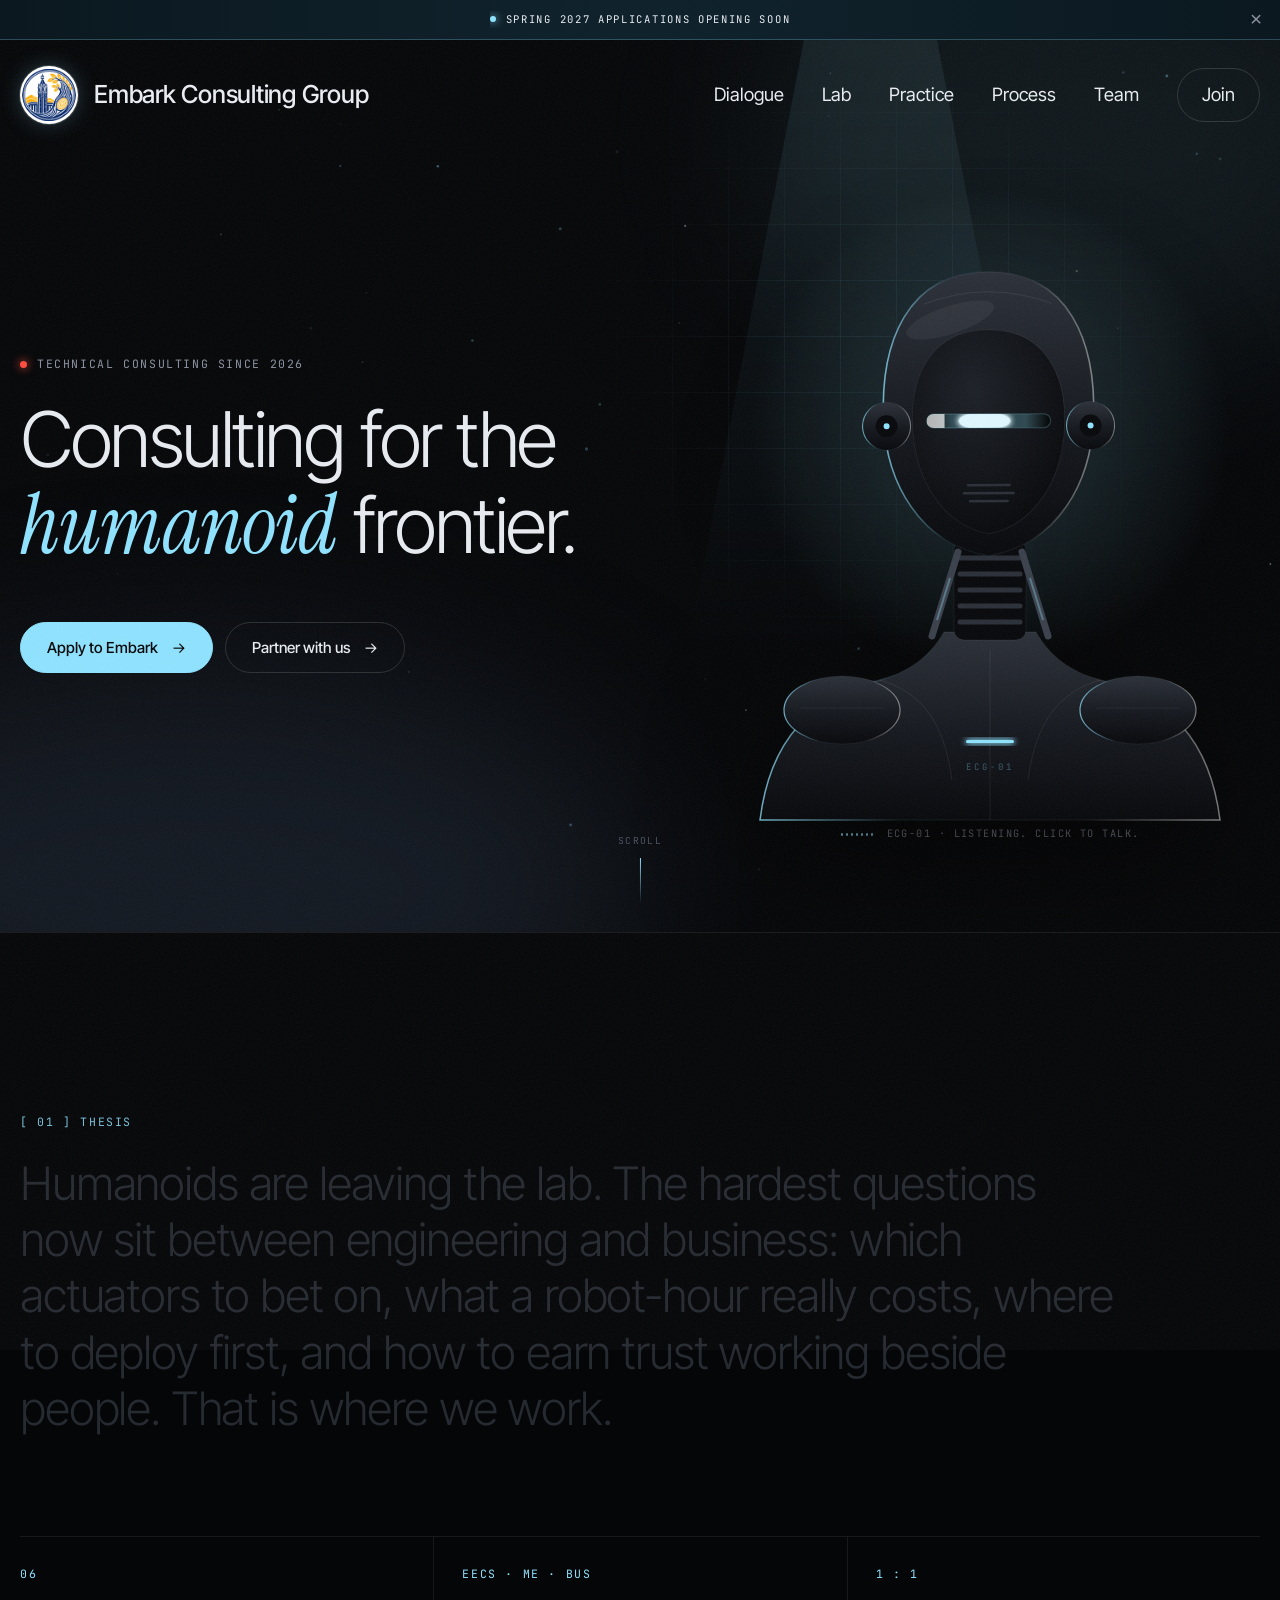
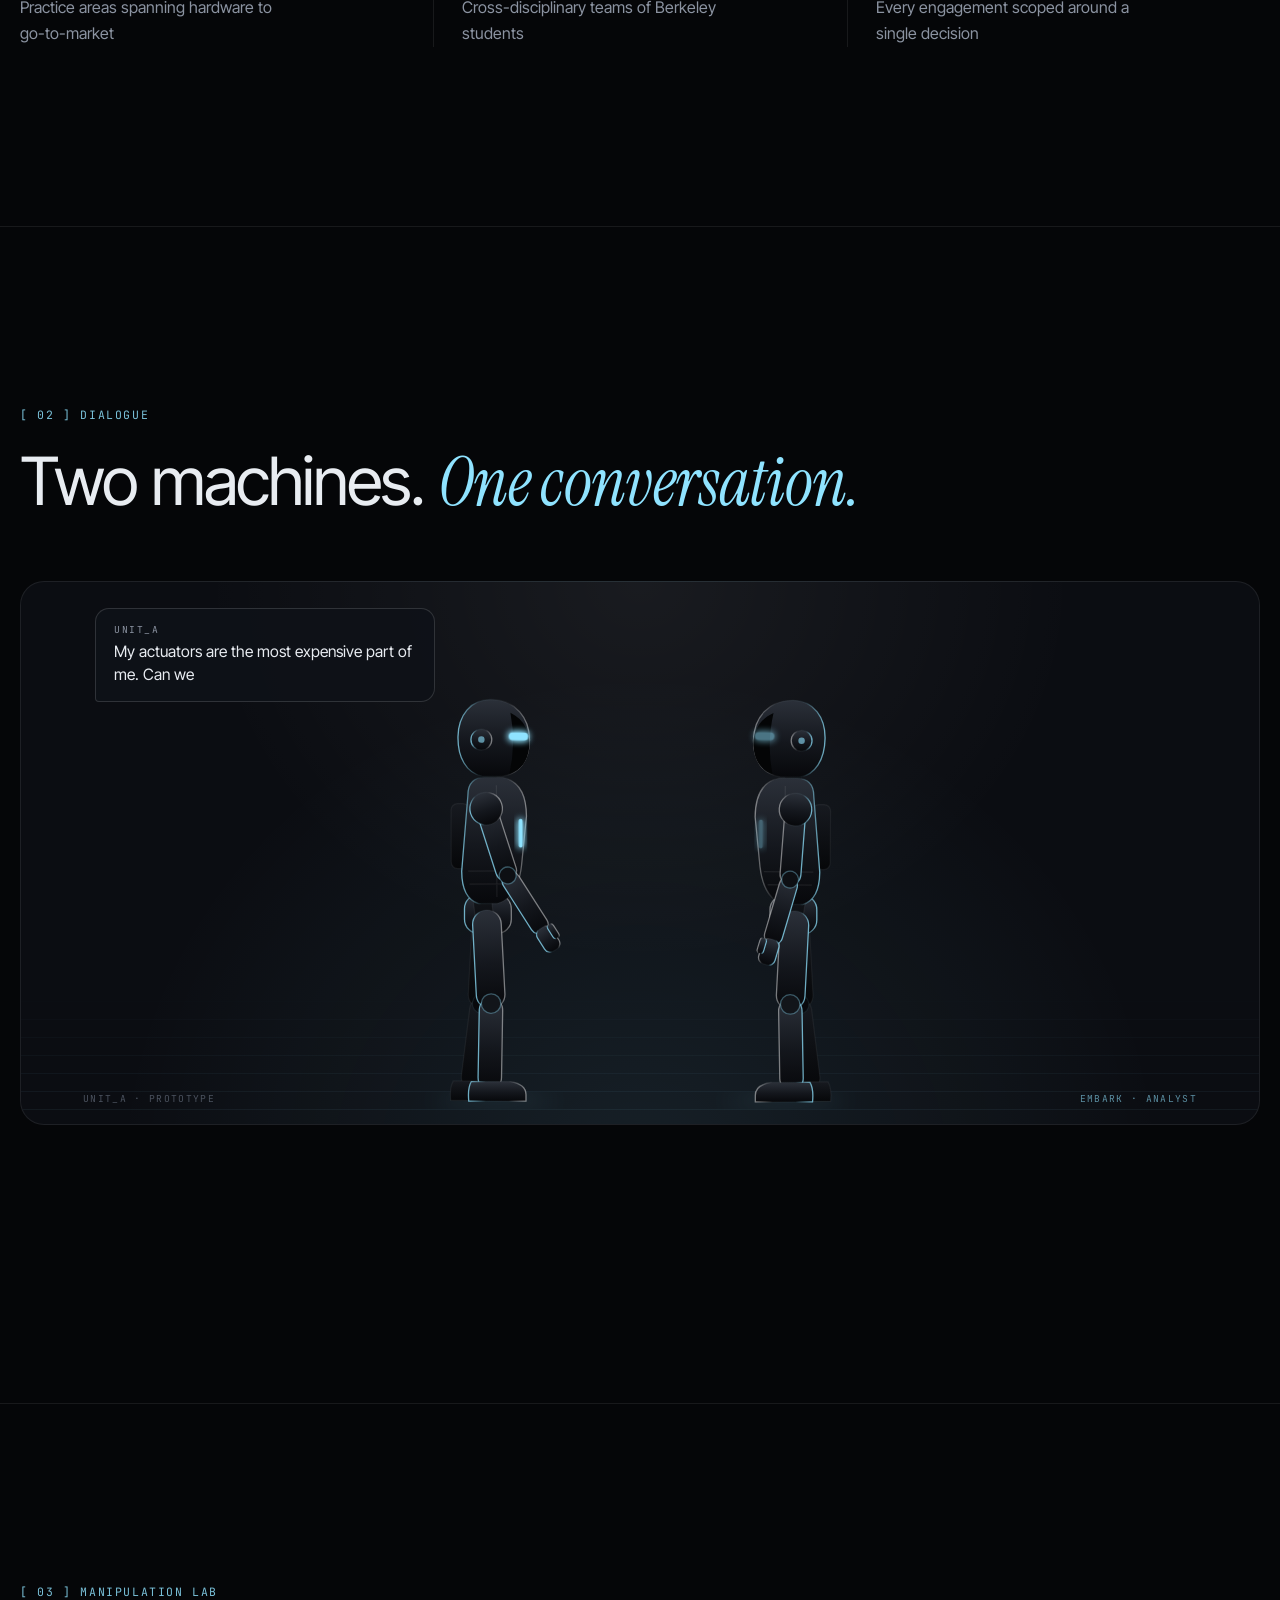
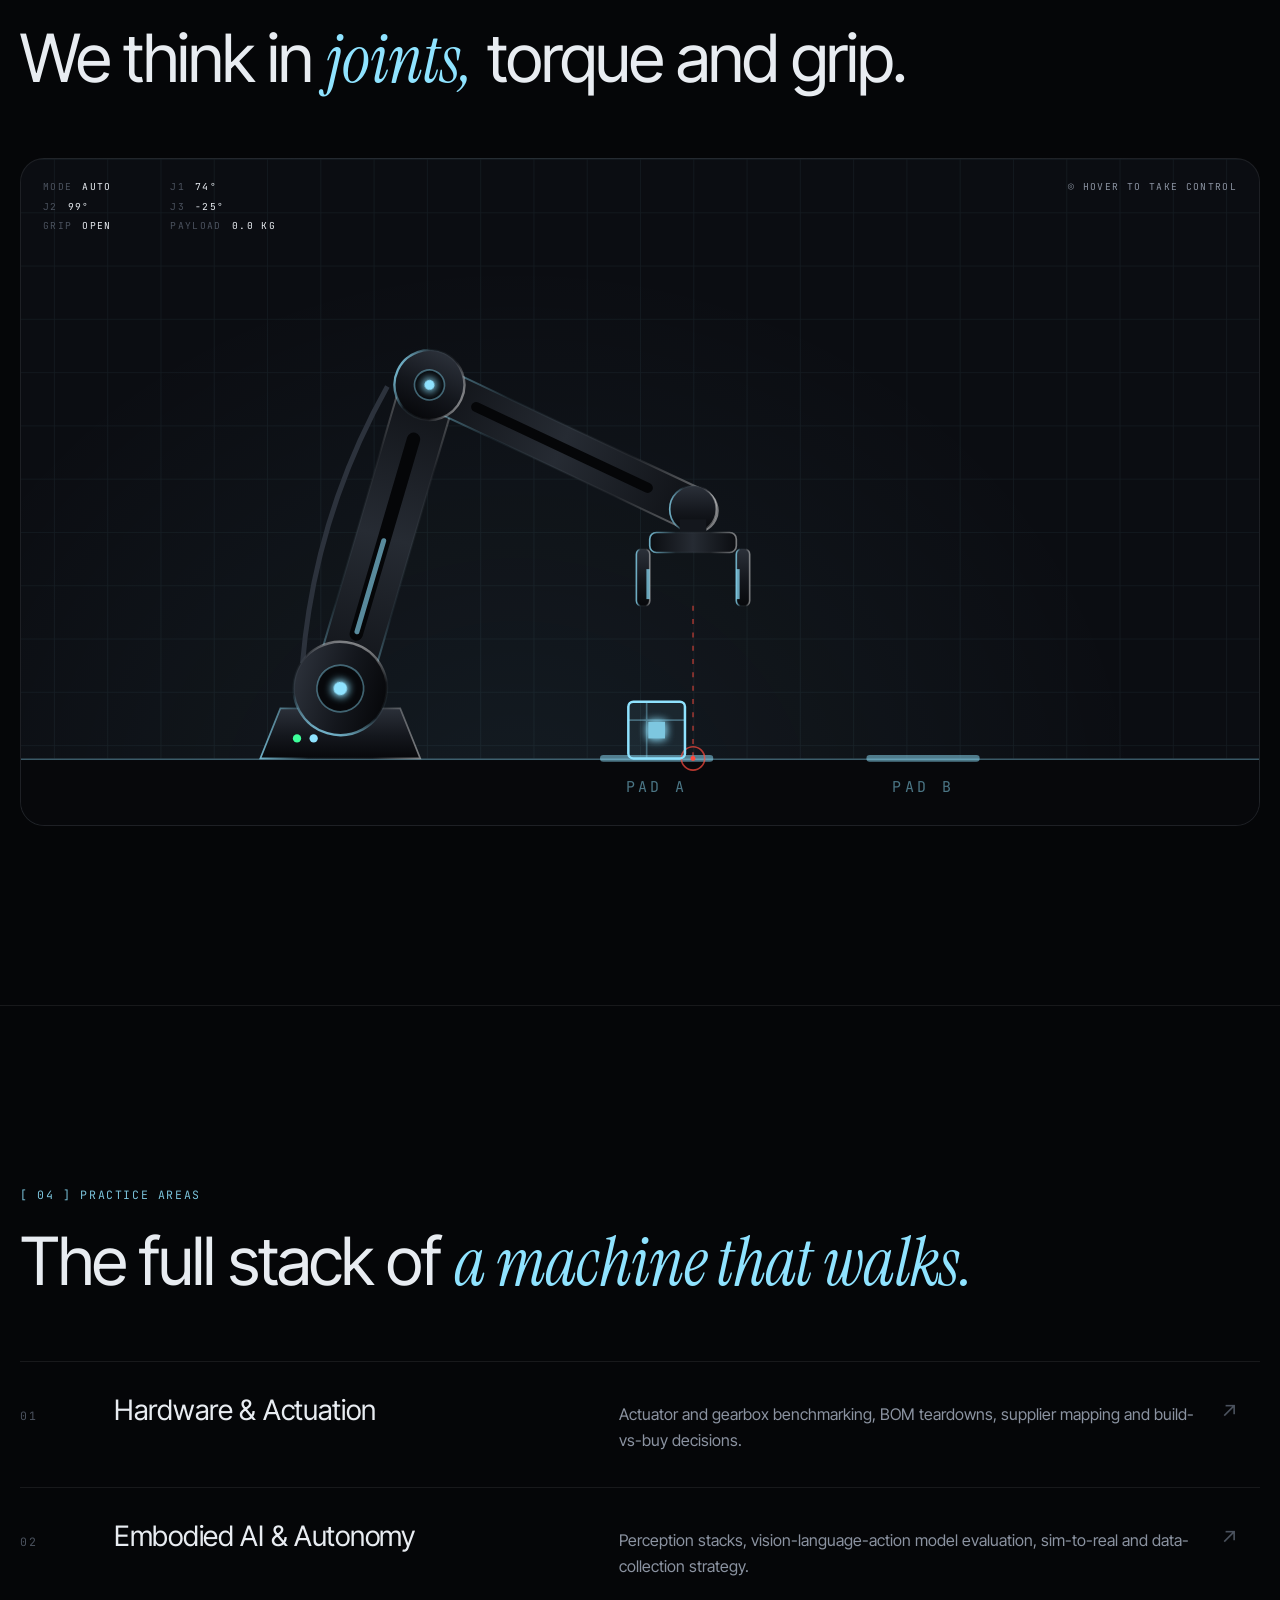
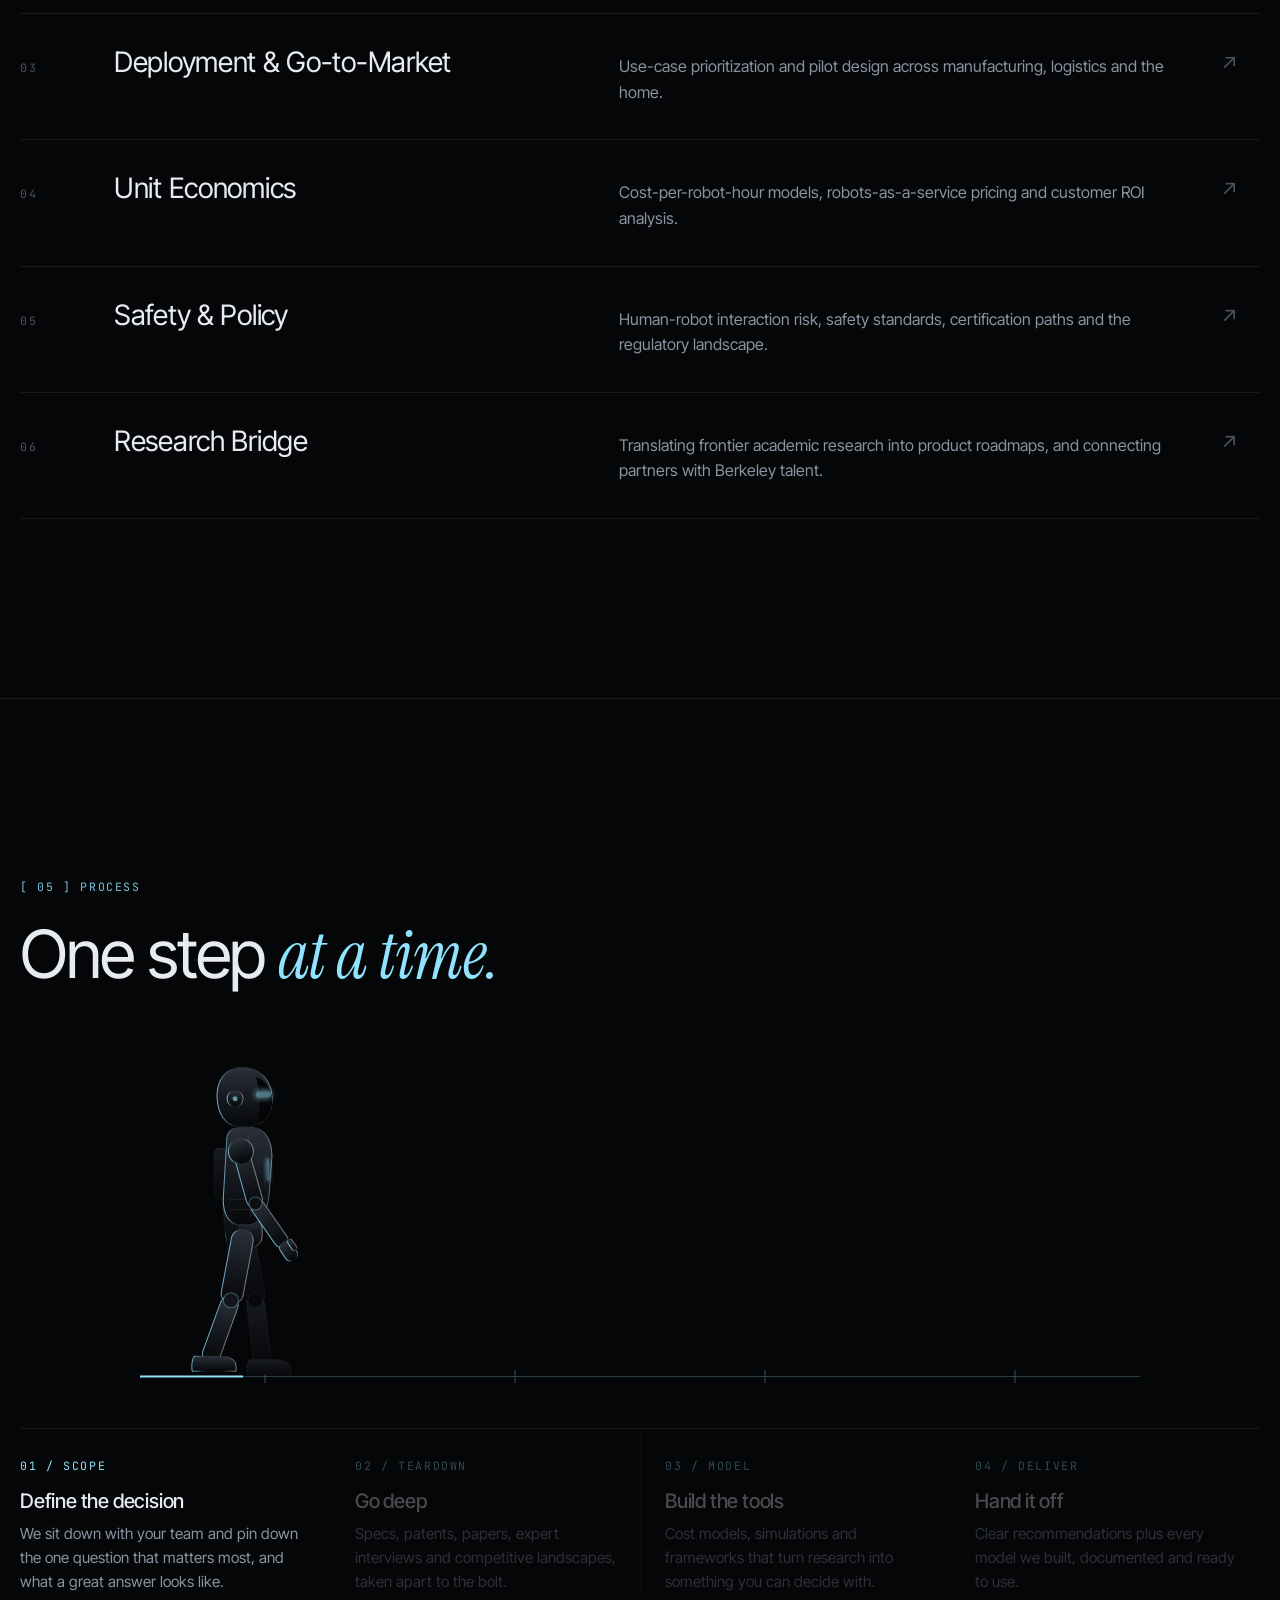
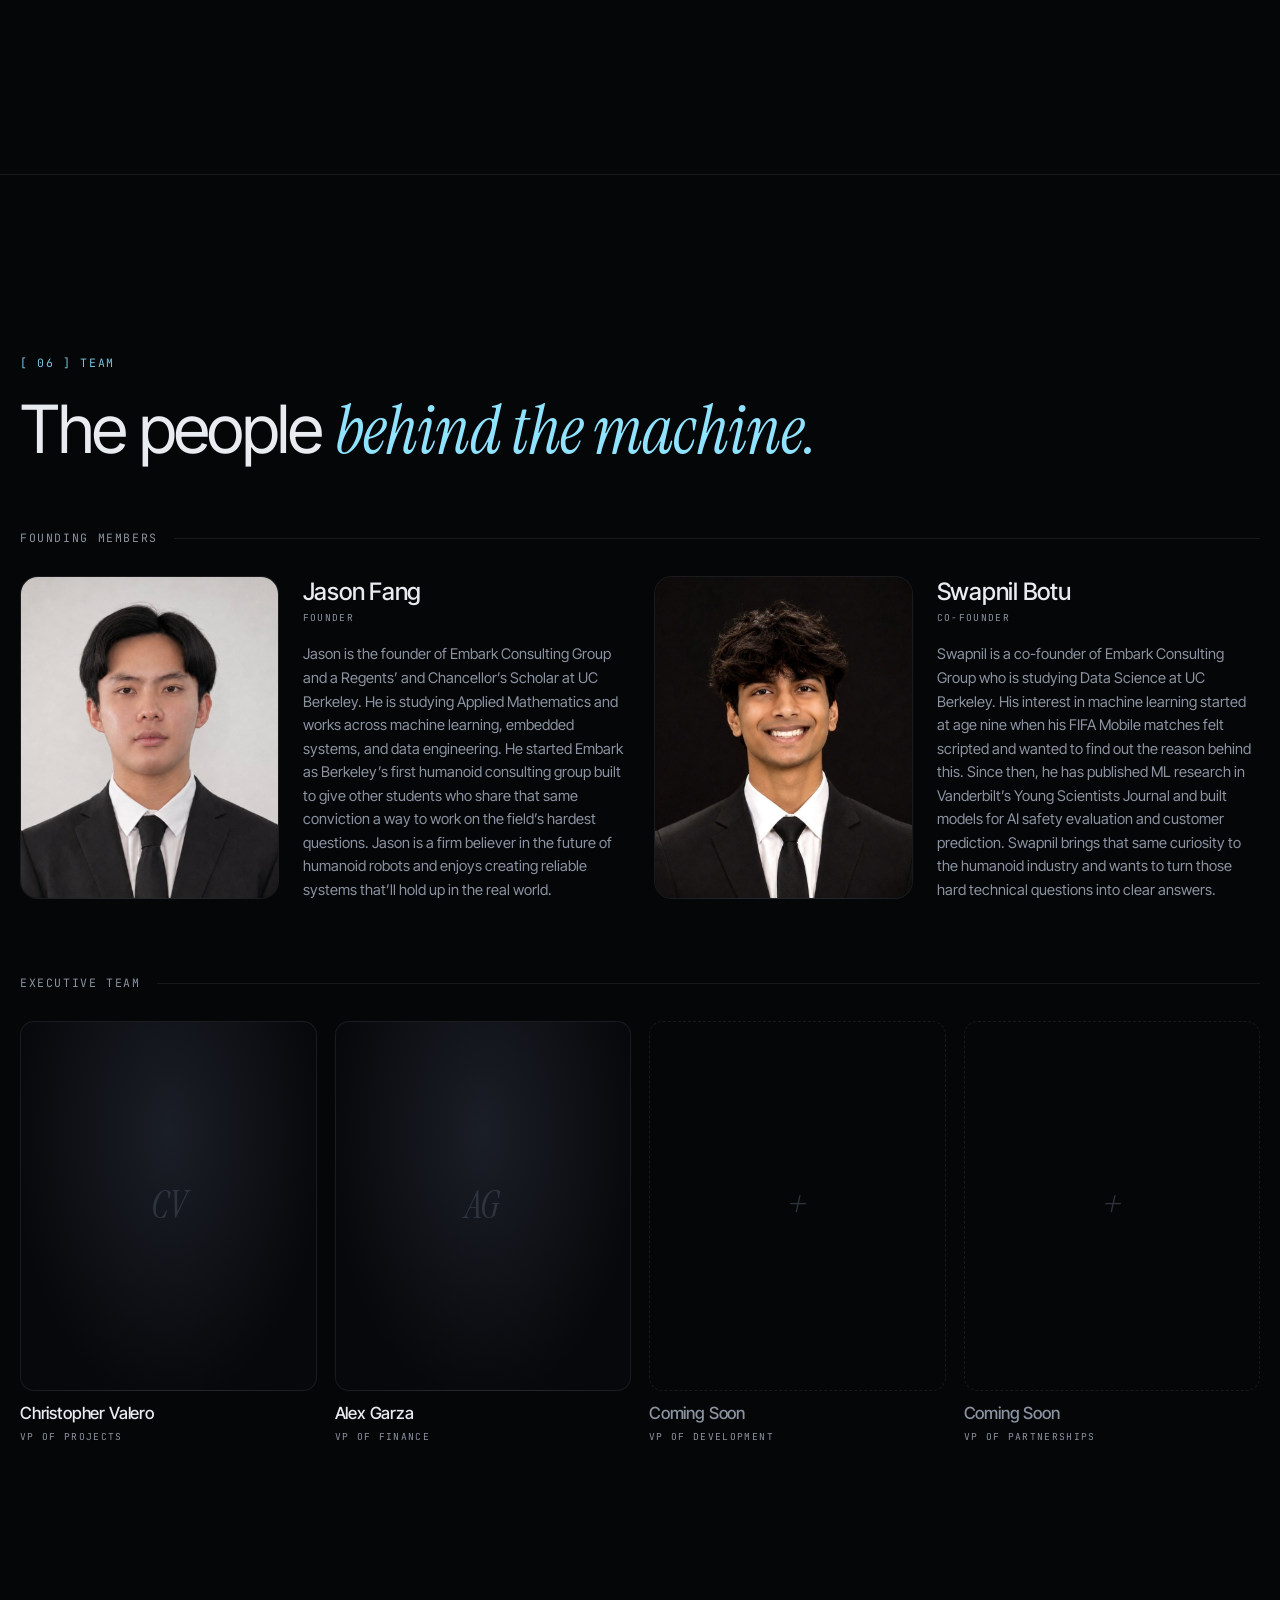
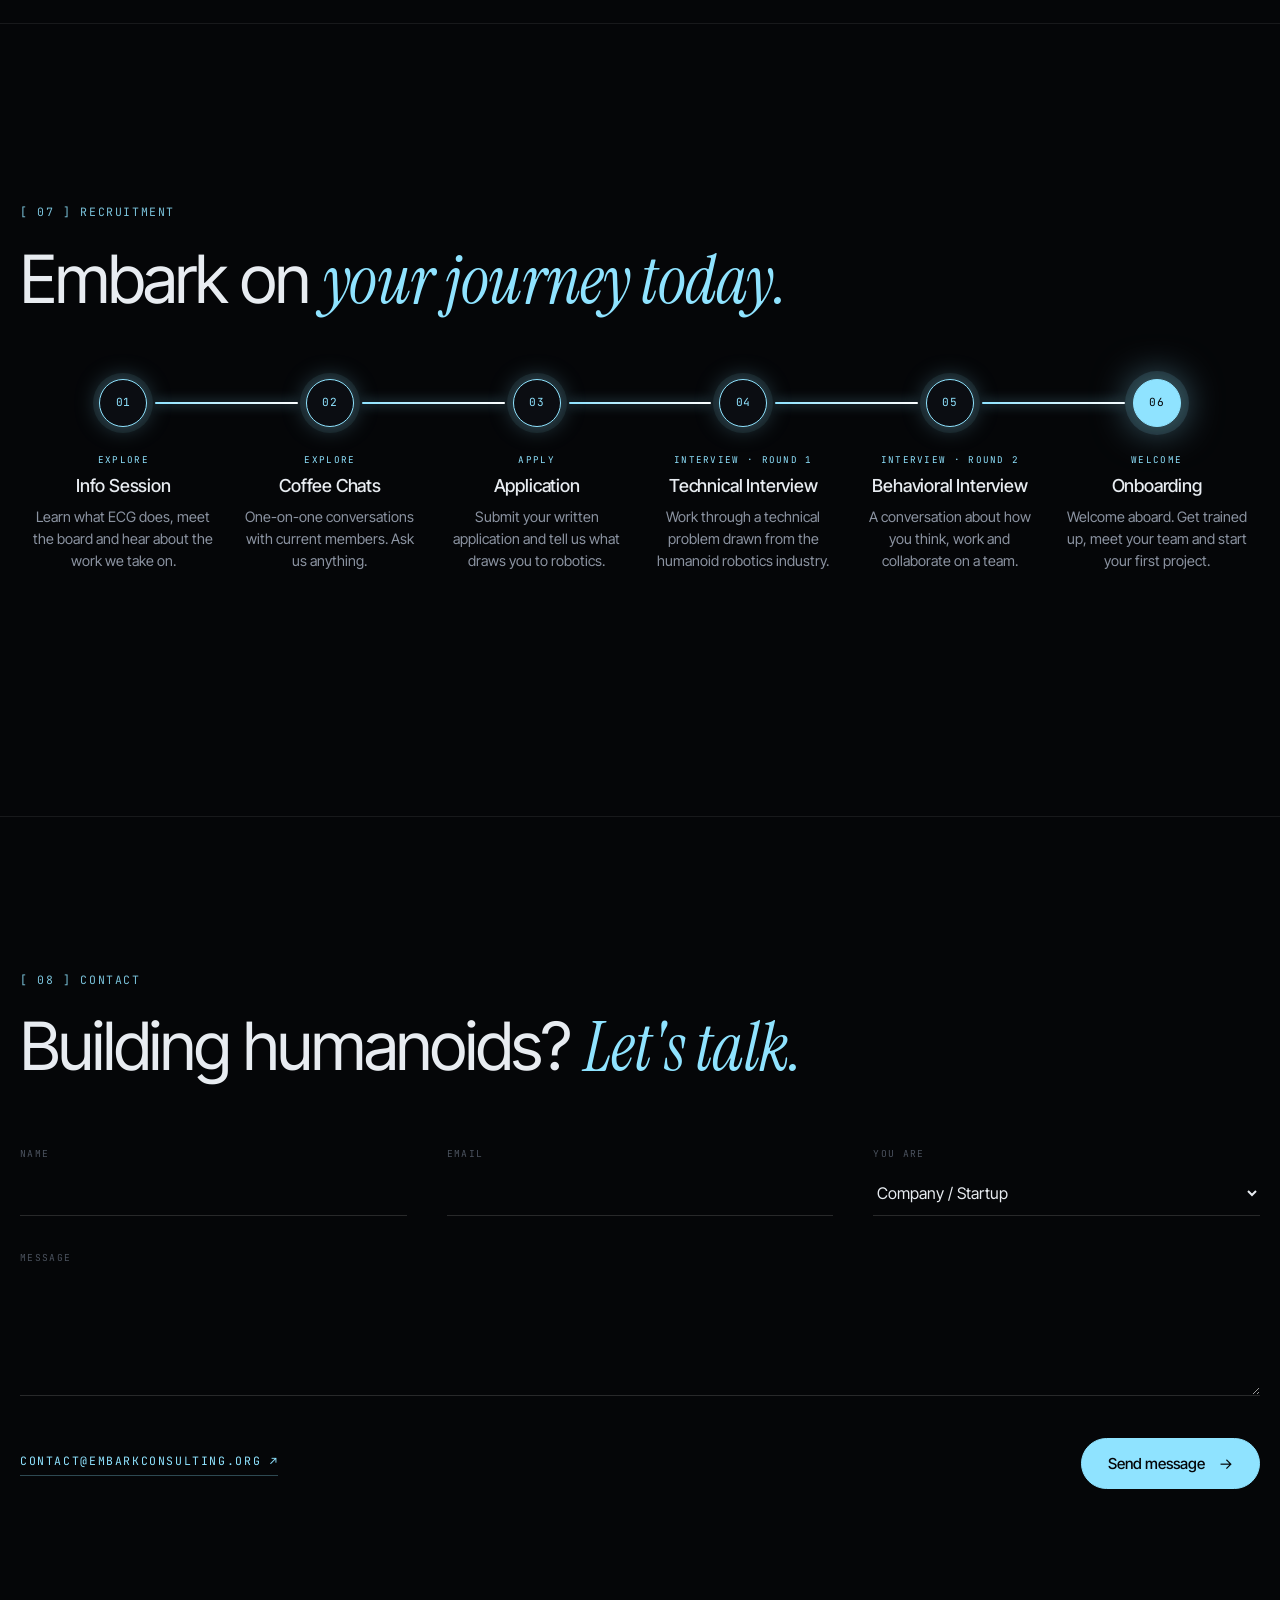
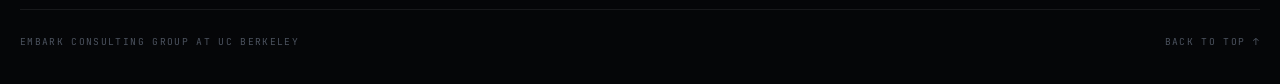
==== commit d39c99c2: "Mobile hero: move content up under header" ====
--- a/index.html
+++ b/index.html
@@ -9,7 +9,7 @@
   <link rel="preconnect" href="https://fonts.googleapis.com" />
   <link rel="preconnect" href="https://fonts.gstatic.com" crossorigin />
   <link href="https://fonts.googleapis.com/css2?family=Inter+Tight:wght@300;400;500;600&family=Instrument+Serif:ital@0;1&family=JetBrains+Mono:wght@400;500&display=swap" rel="stylesheet" />
-  <link rel="stylesheet" href="styles.css?v=27" />
+  <link rel="stylesheet" href="styles.css?v=28" />
   <link rel="icon" type="image/png" href="assets/favicon.png?v=2" />
   <link rel="apple-touch-icon" href="assets/apple-touch-icon.png" />
 </head>
--- a/styles.css
+++ b/styles.css
@@ -426,7 +426,8 @@
   .to-top { display: none; }
   .founders .member p.bio { display: none; }
   .founders .member.reveal { transition-delay: 0ms !important; }
-  .hero-bust { order: 0; margin: -20px auto 0; }
+  .hero { align-items: flex-start; padding-top: calc(96px + var(--banner-h)); }
+  .hero-bust { order: 0; margin: -56px auto 0; }
   .hero-actions { display: none; }
 }
 @media (max-width: 520px) {
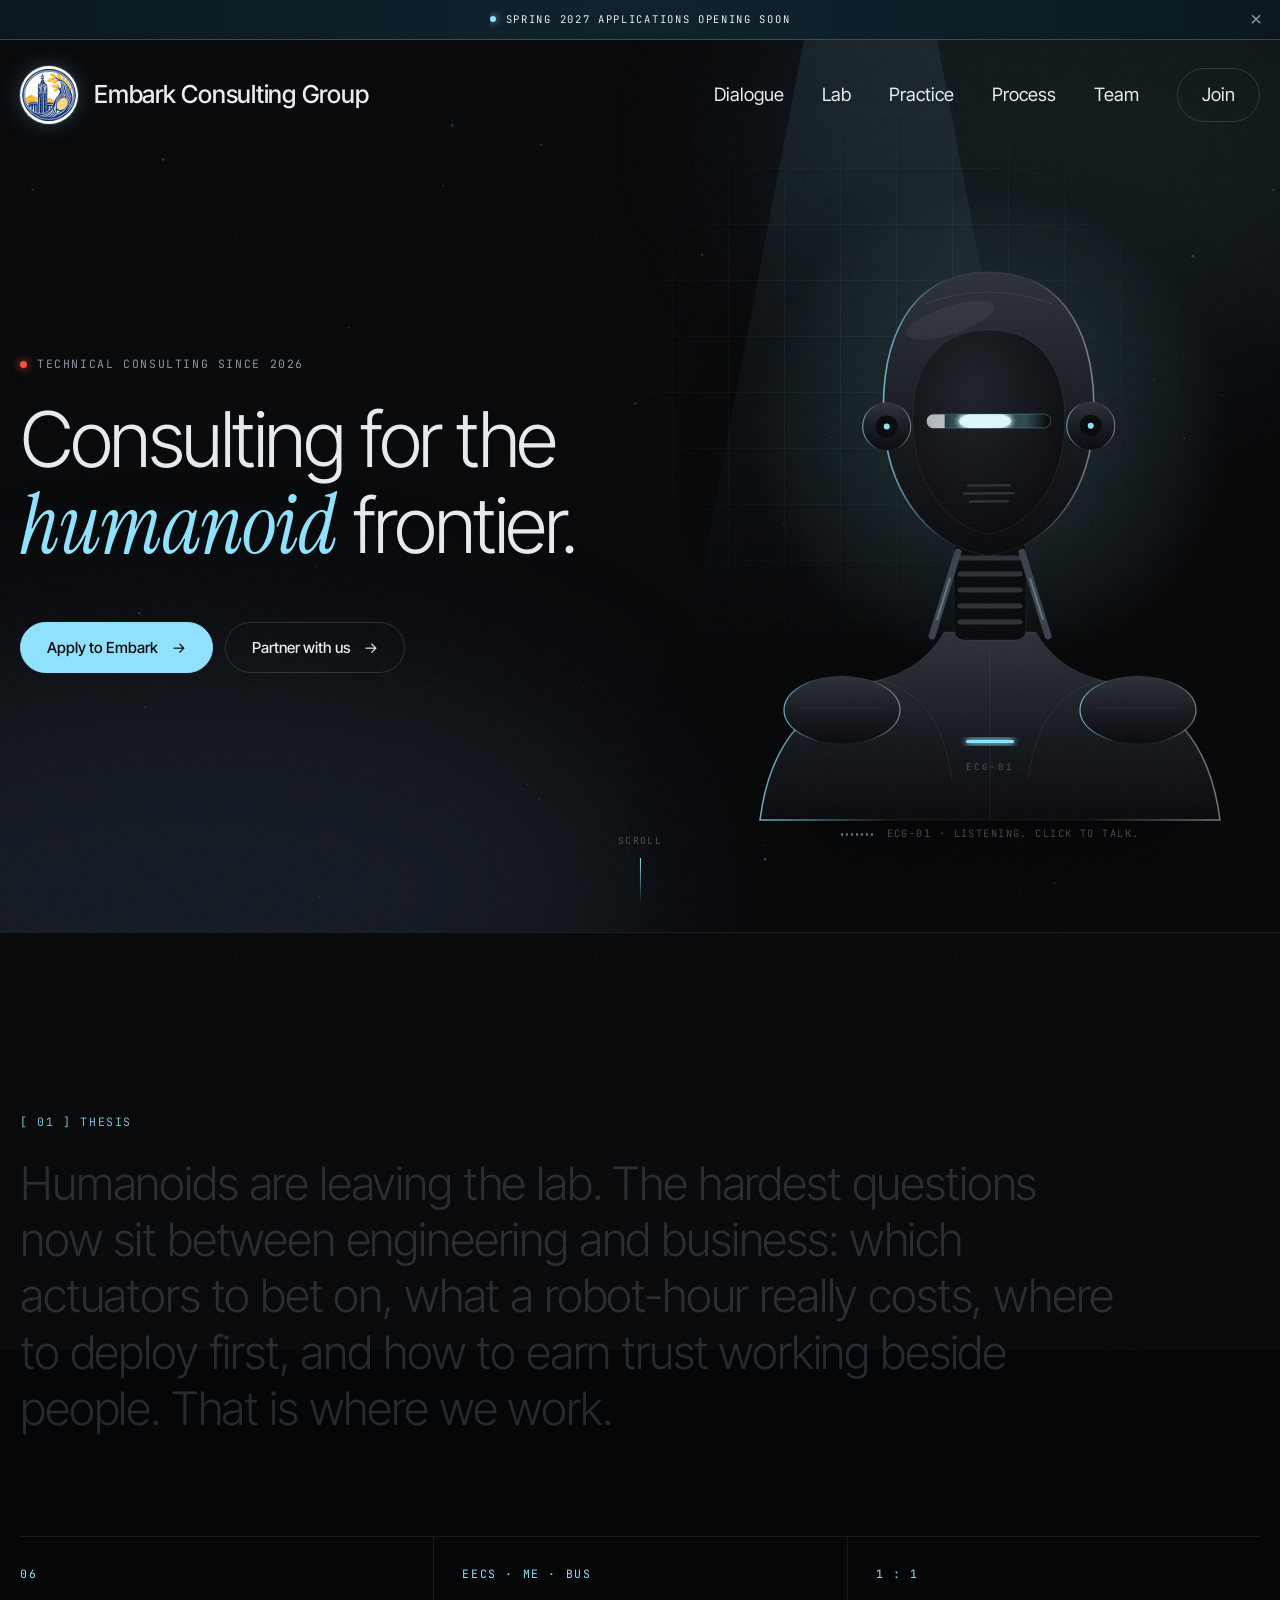
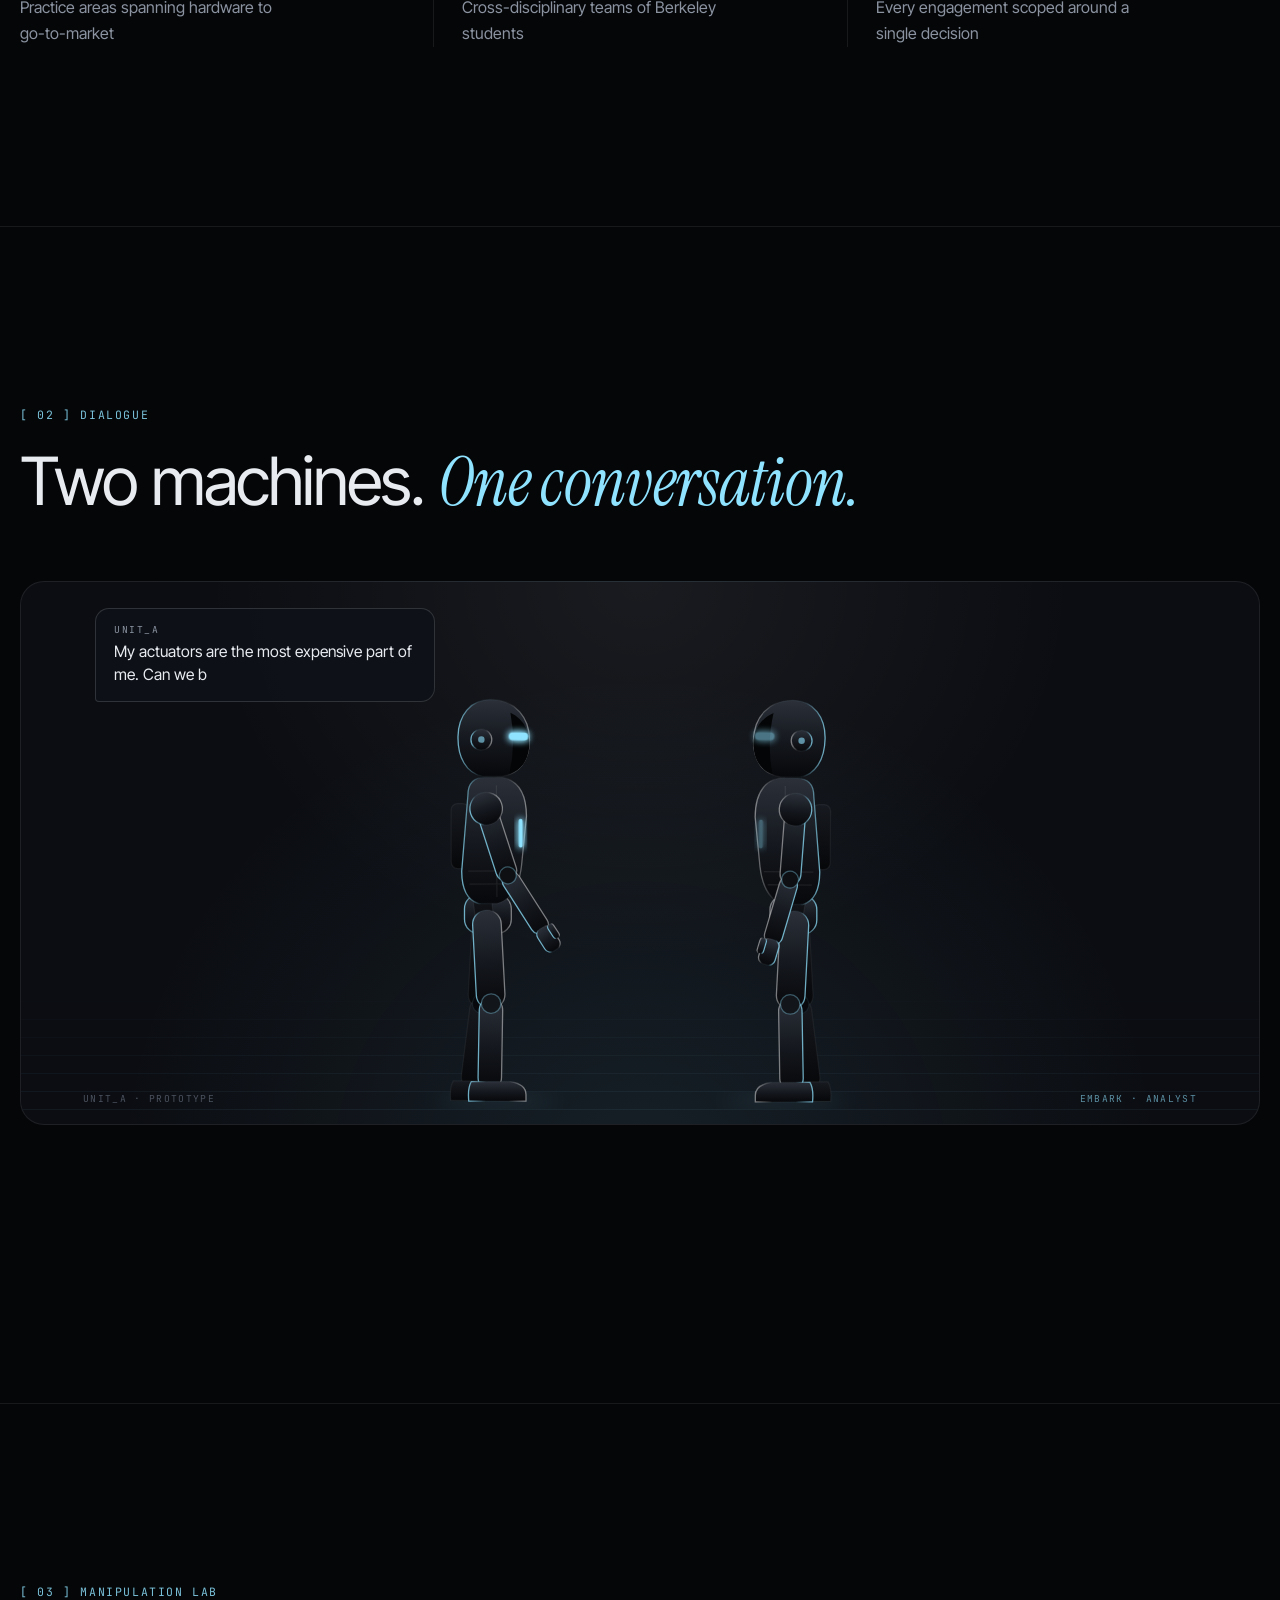
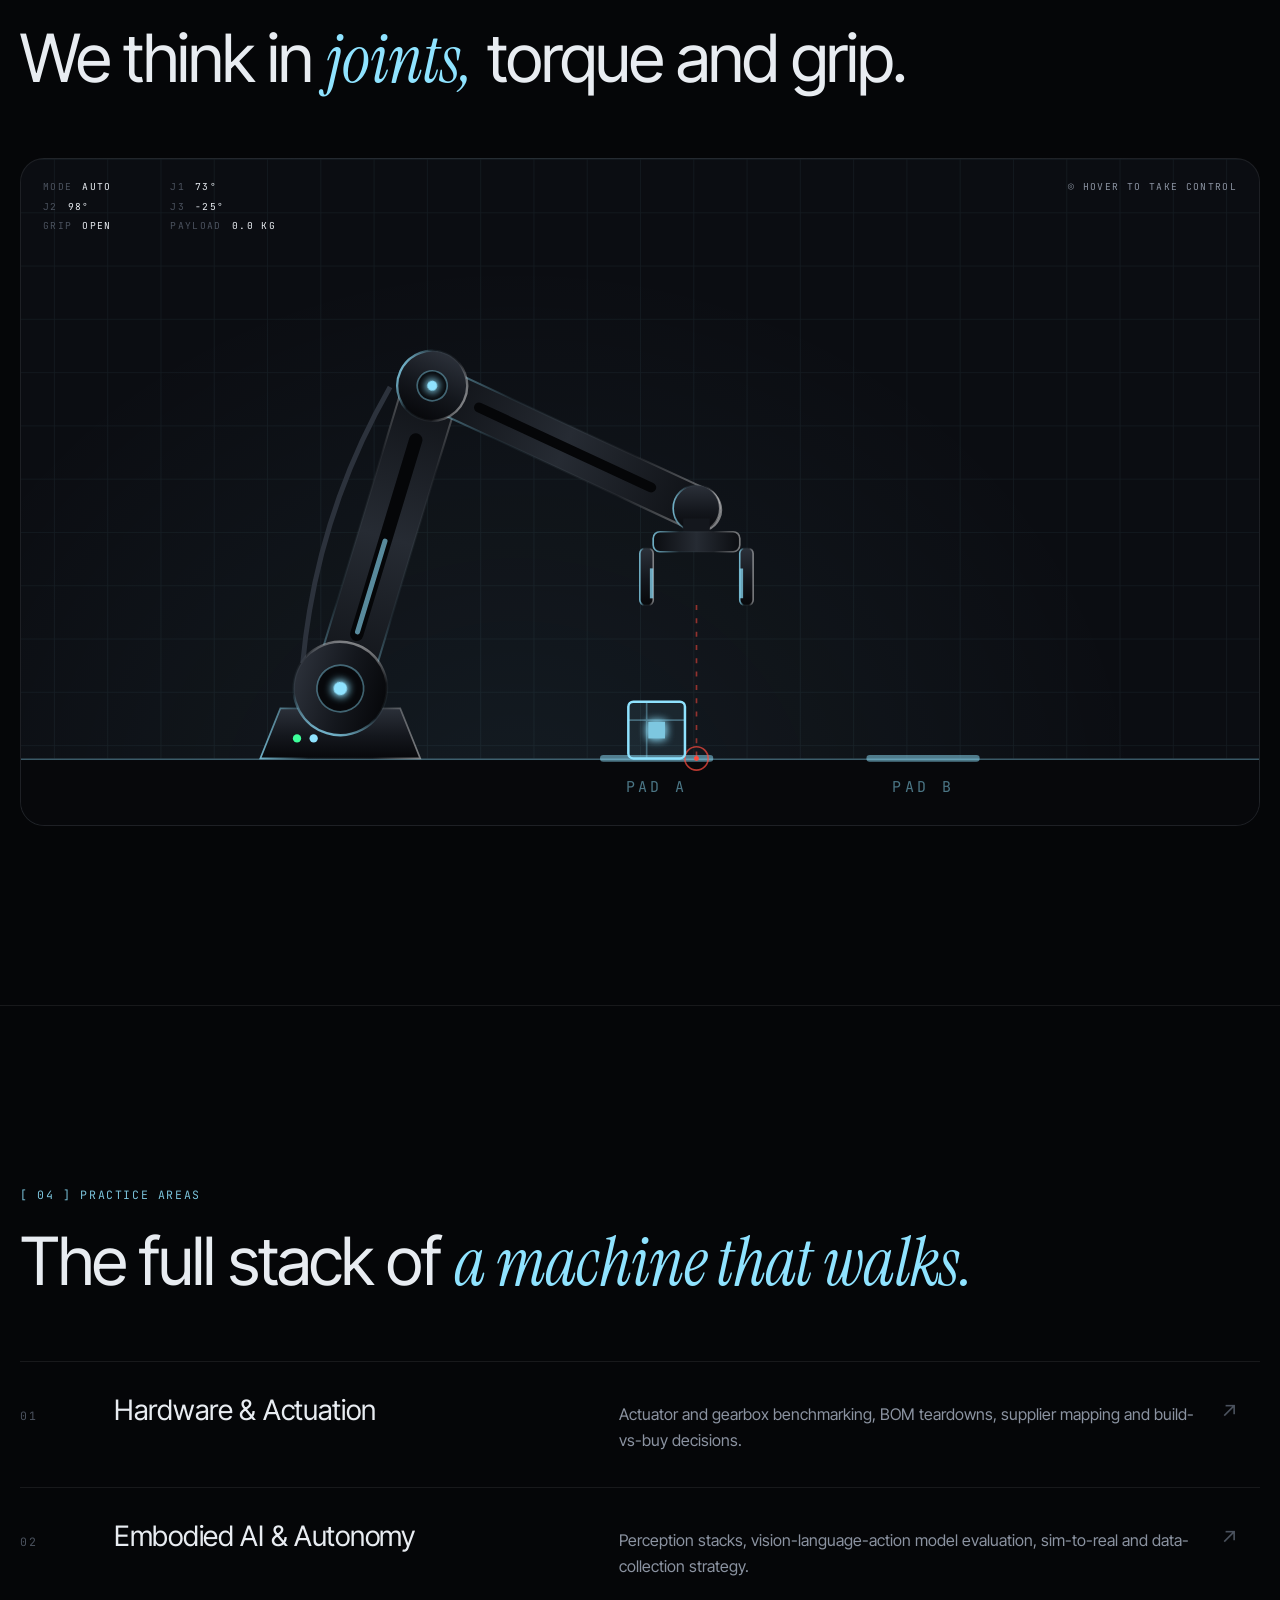
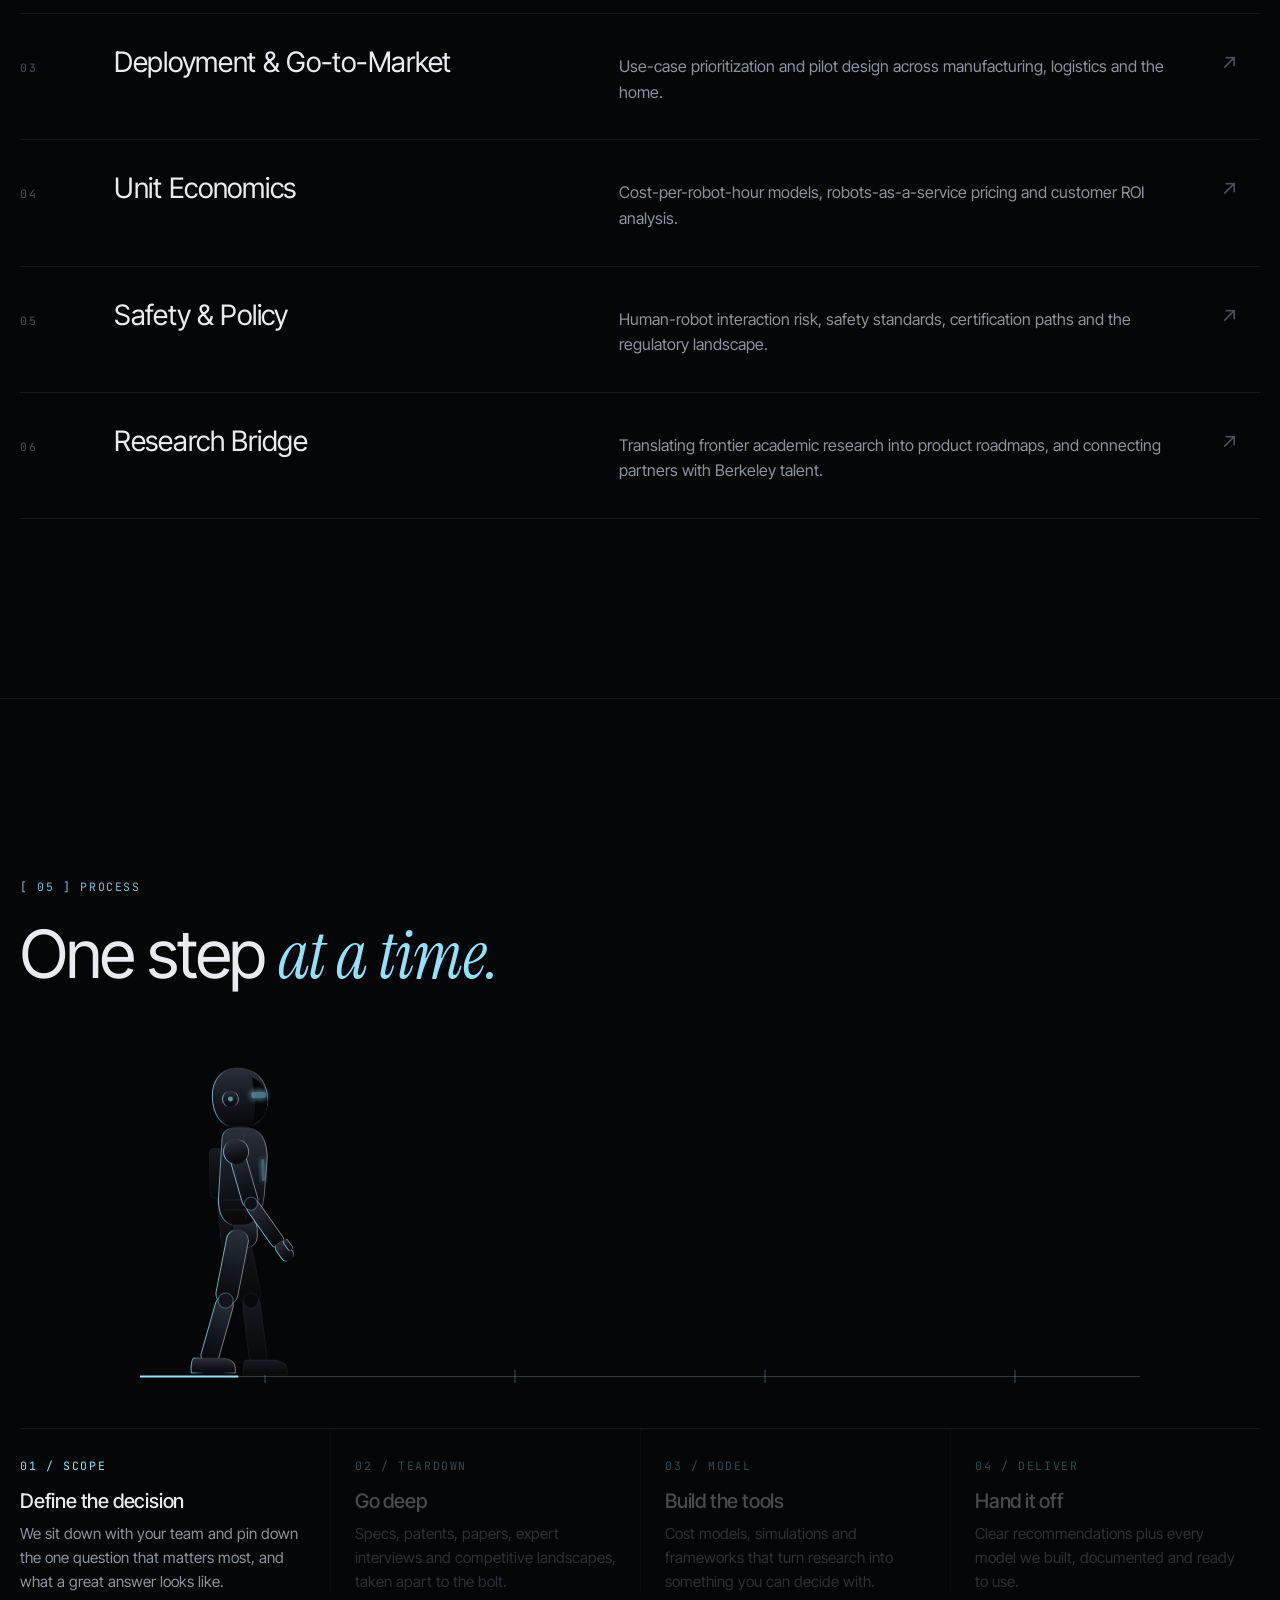
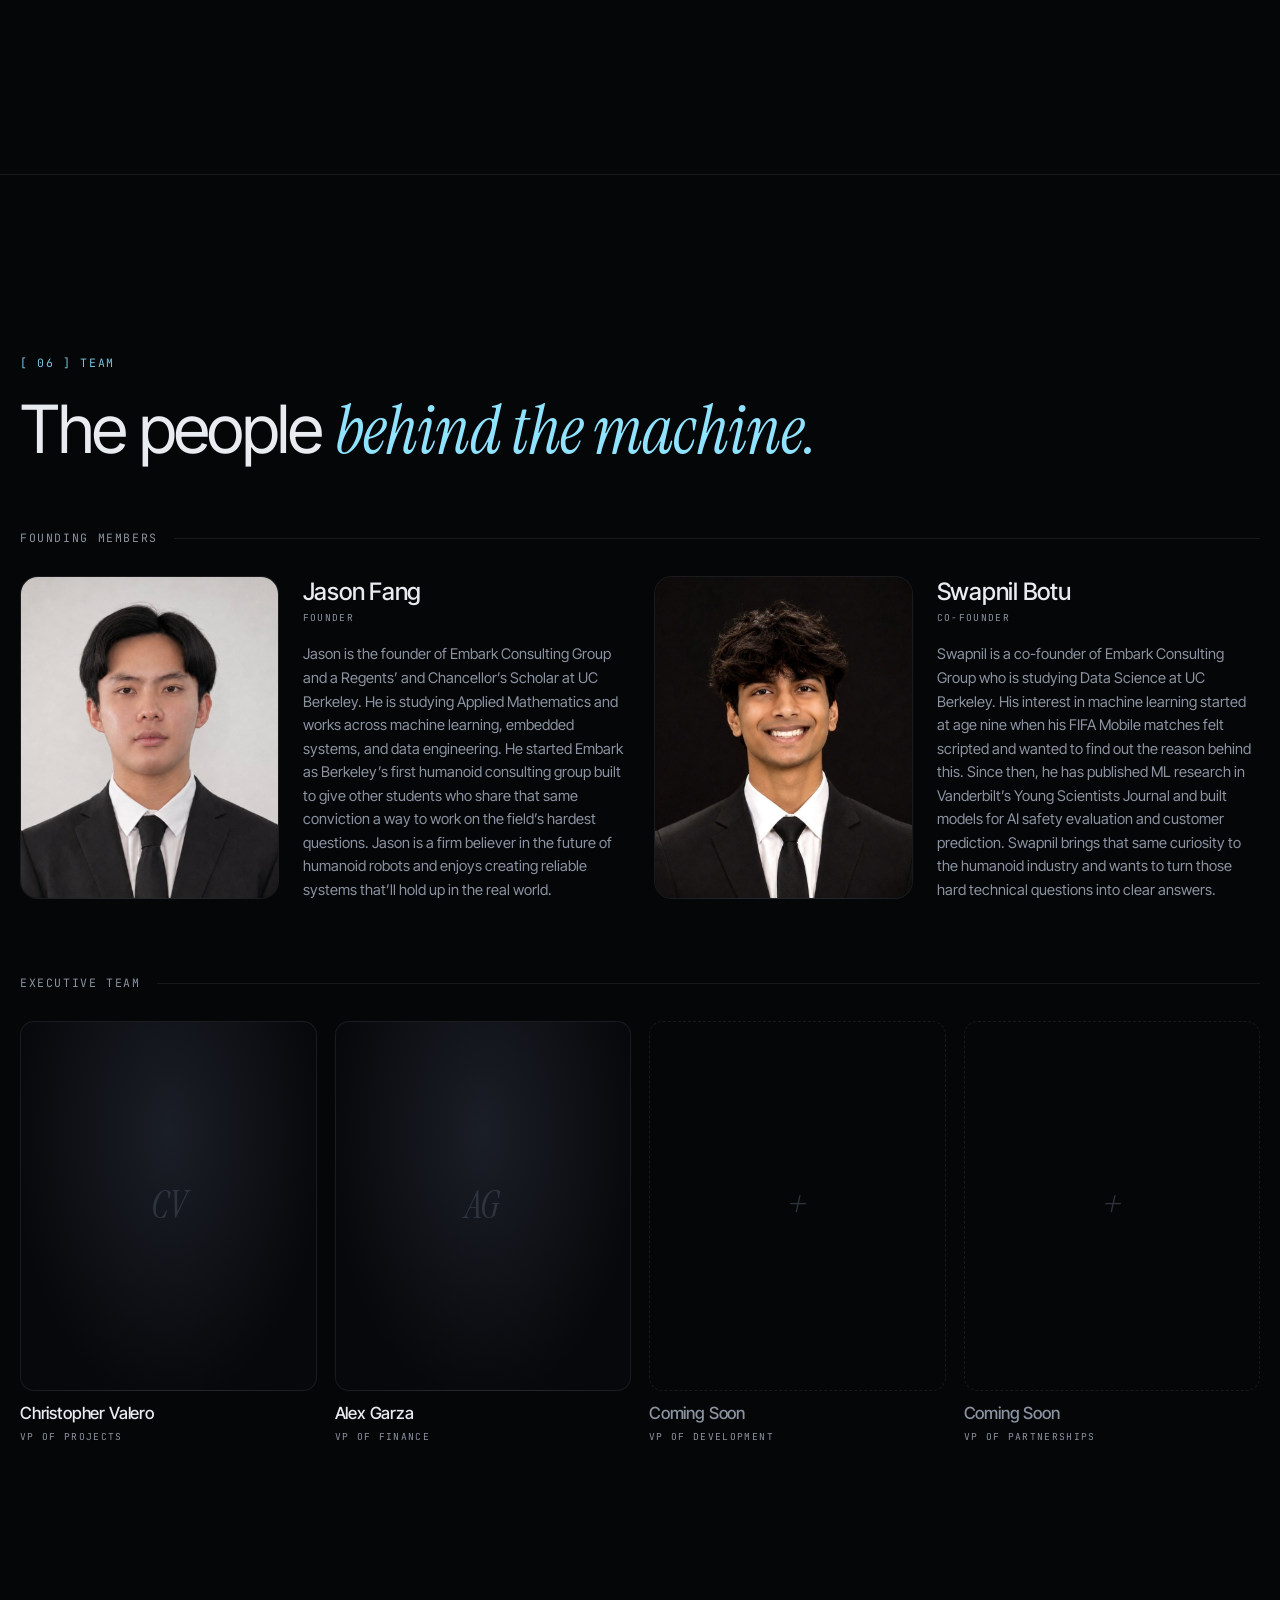
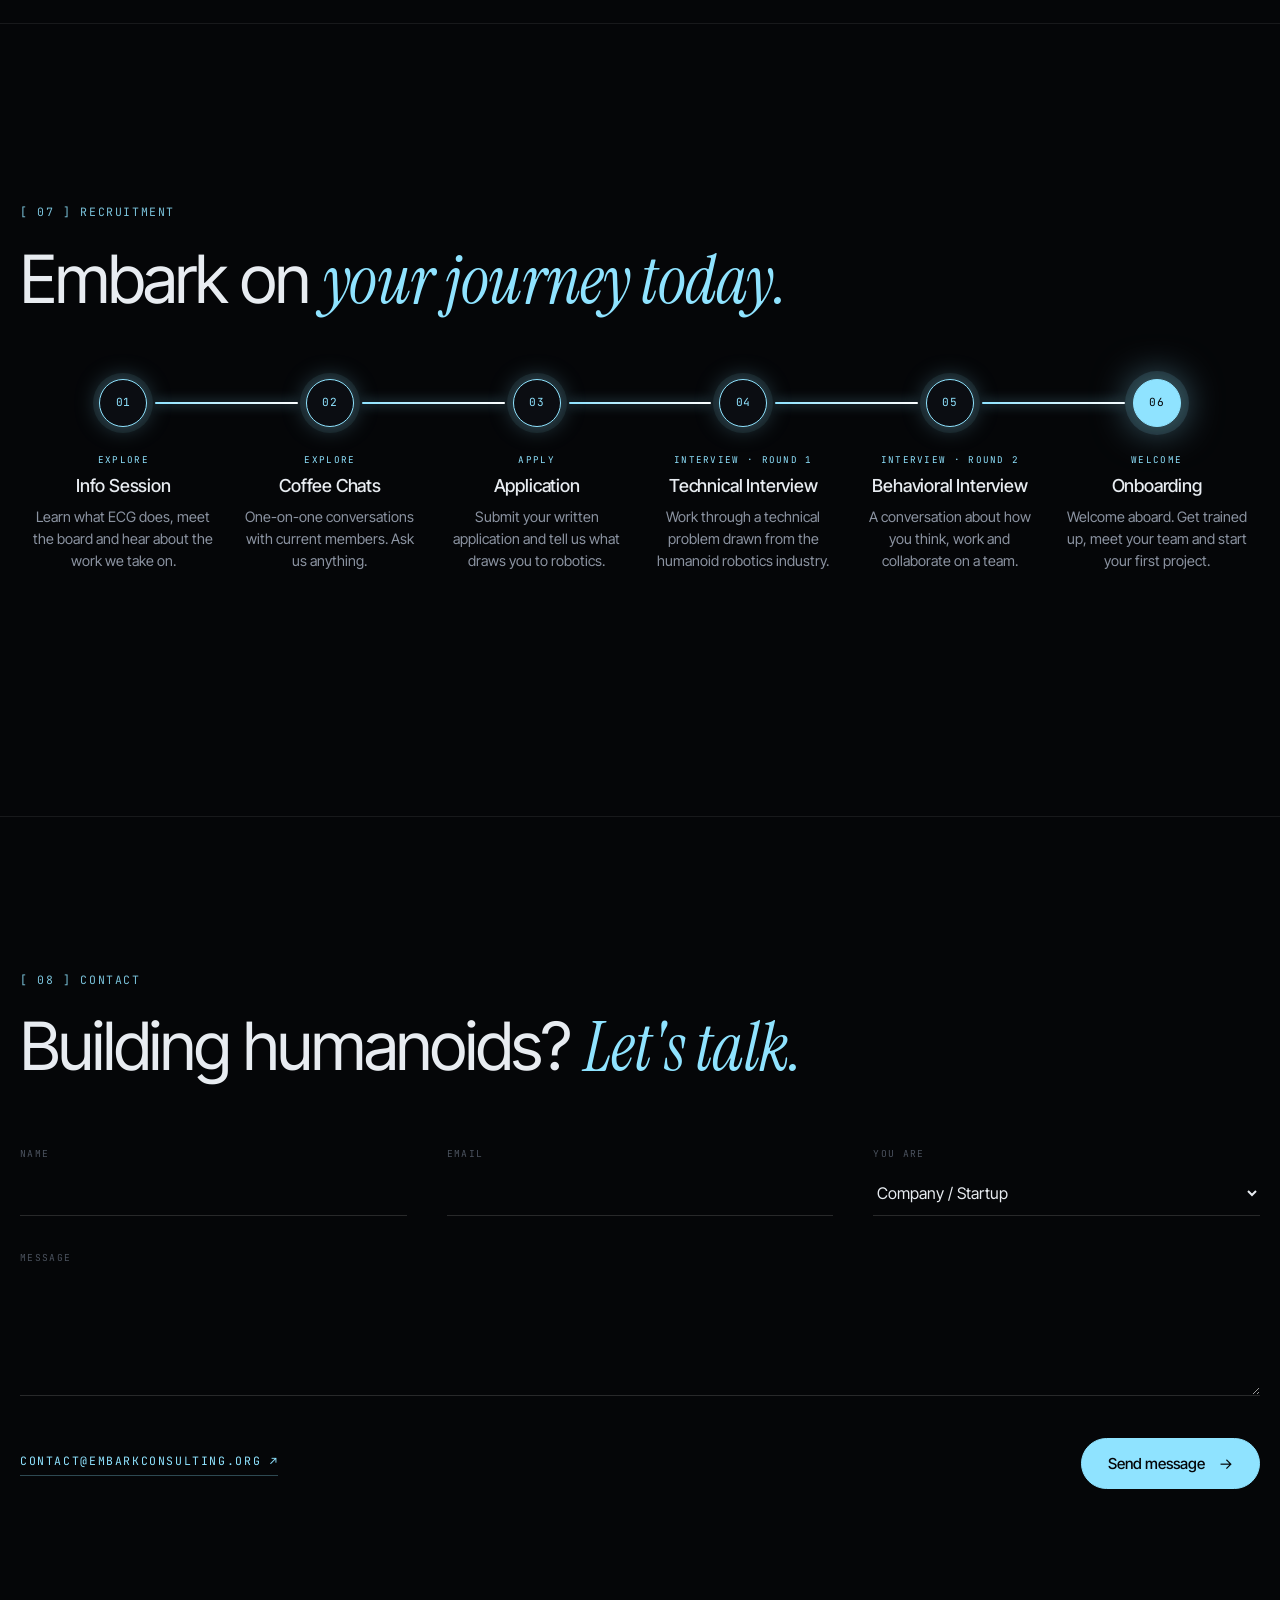
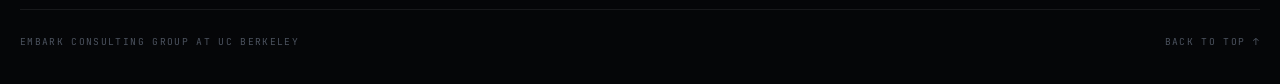
==== commit 419346ad: "Clean section URLs without hash" ====
--- a/index.html
+++ b/index.html
@@ -434,6 +434,6 @@
     </div>
   </footer>
 
-  <script src="script.js?v=13"></script>
+  <script src="script.js?v=14"></script>
 </body>
 </html>
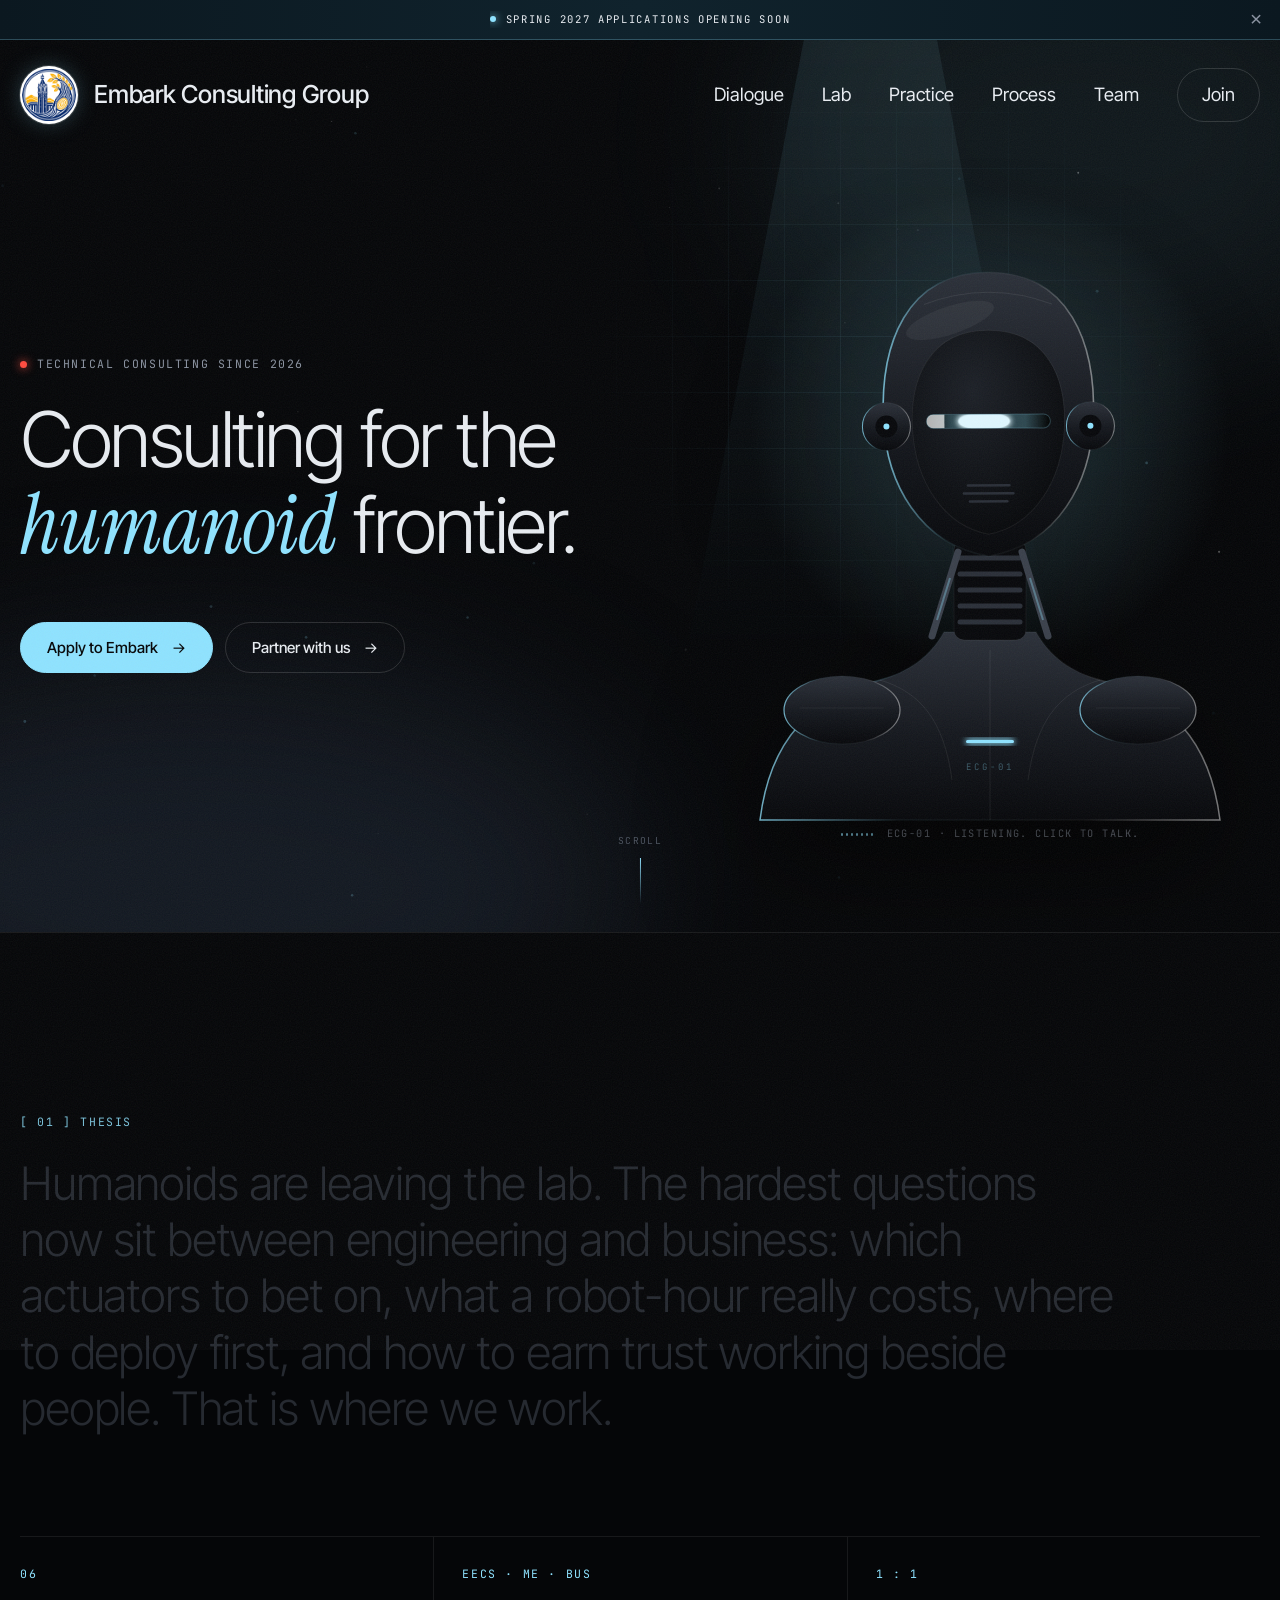
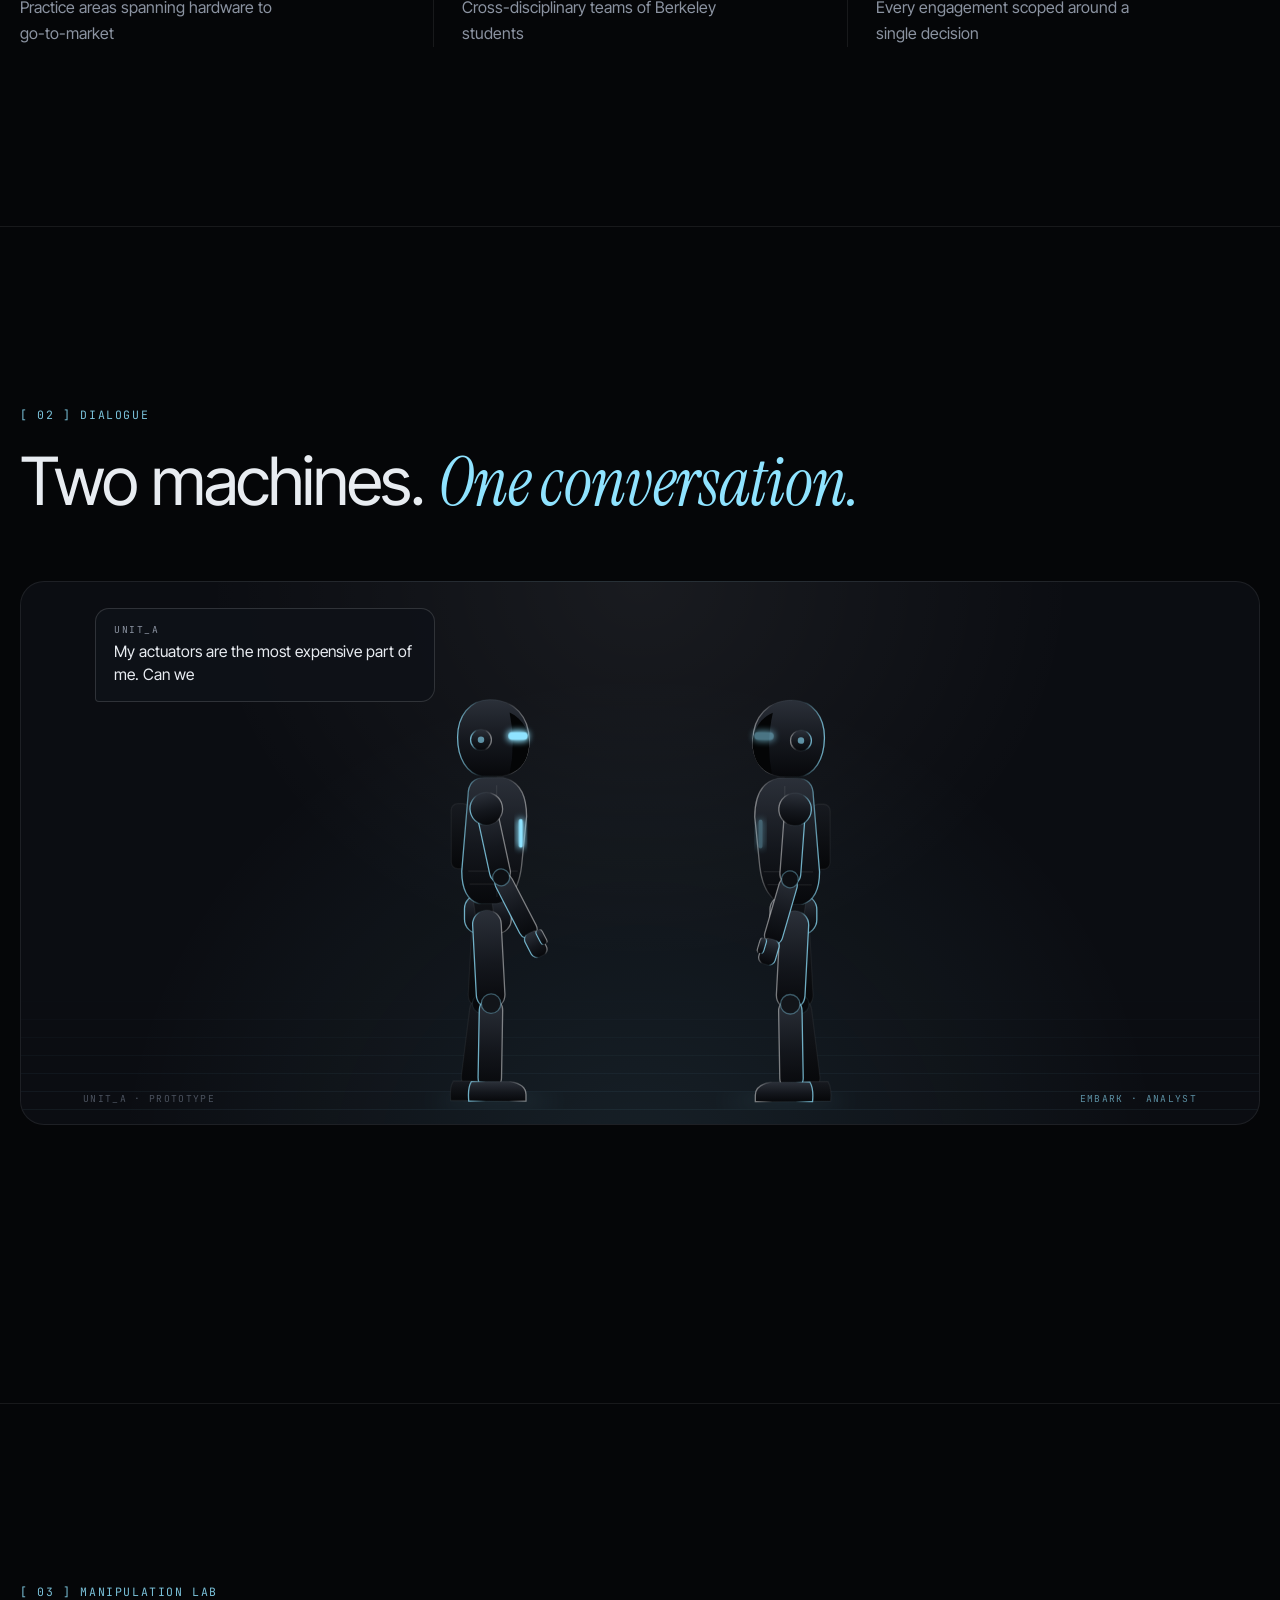
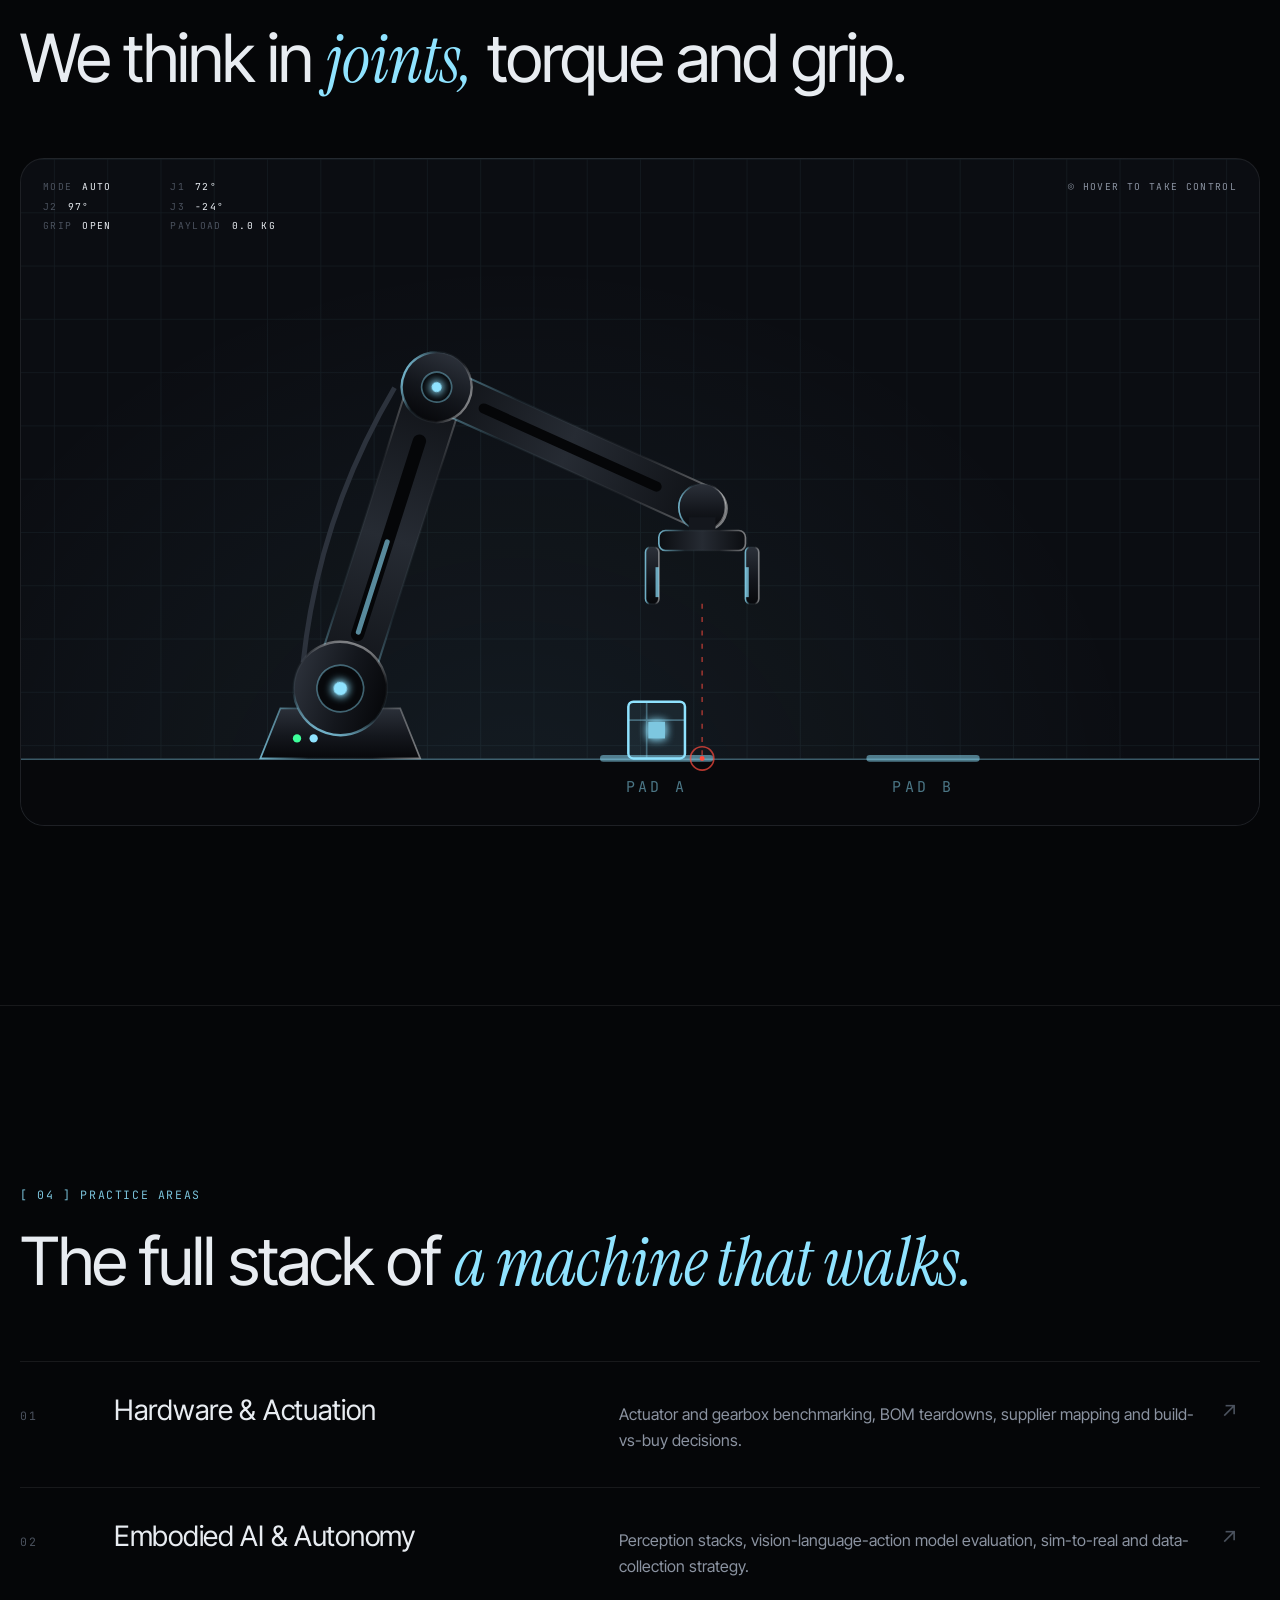
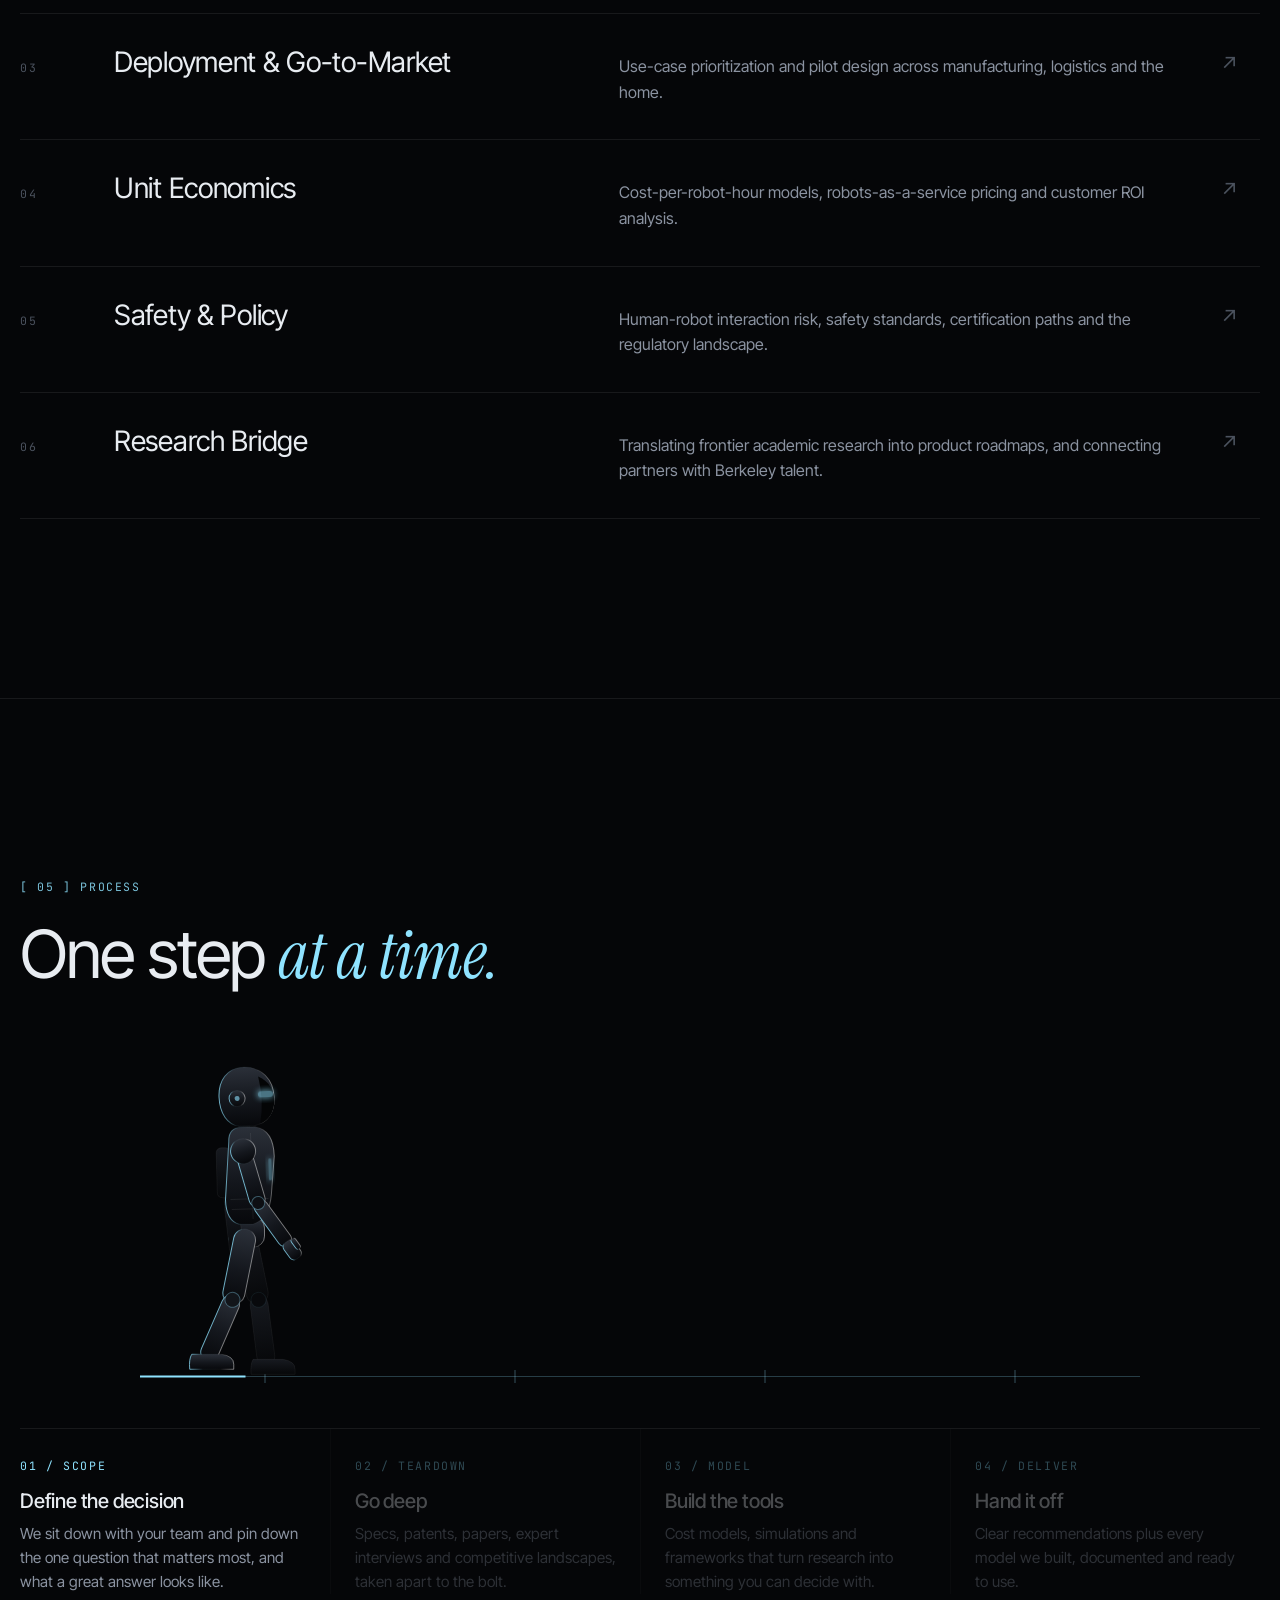
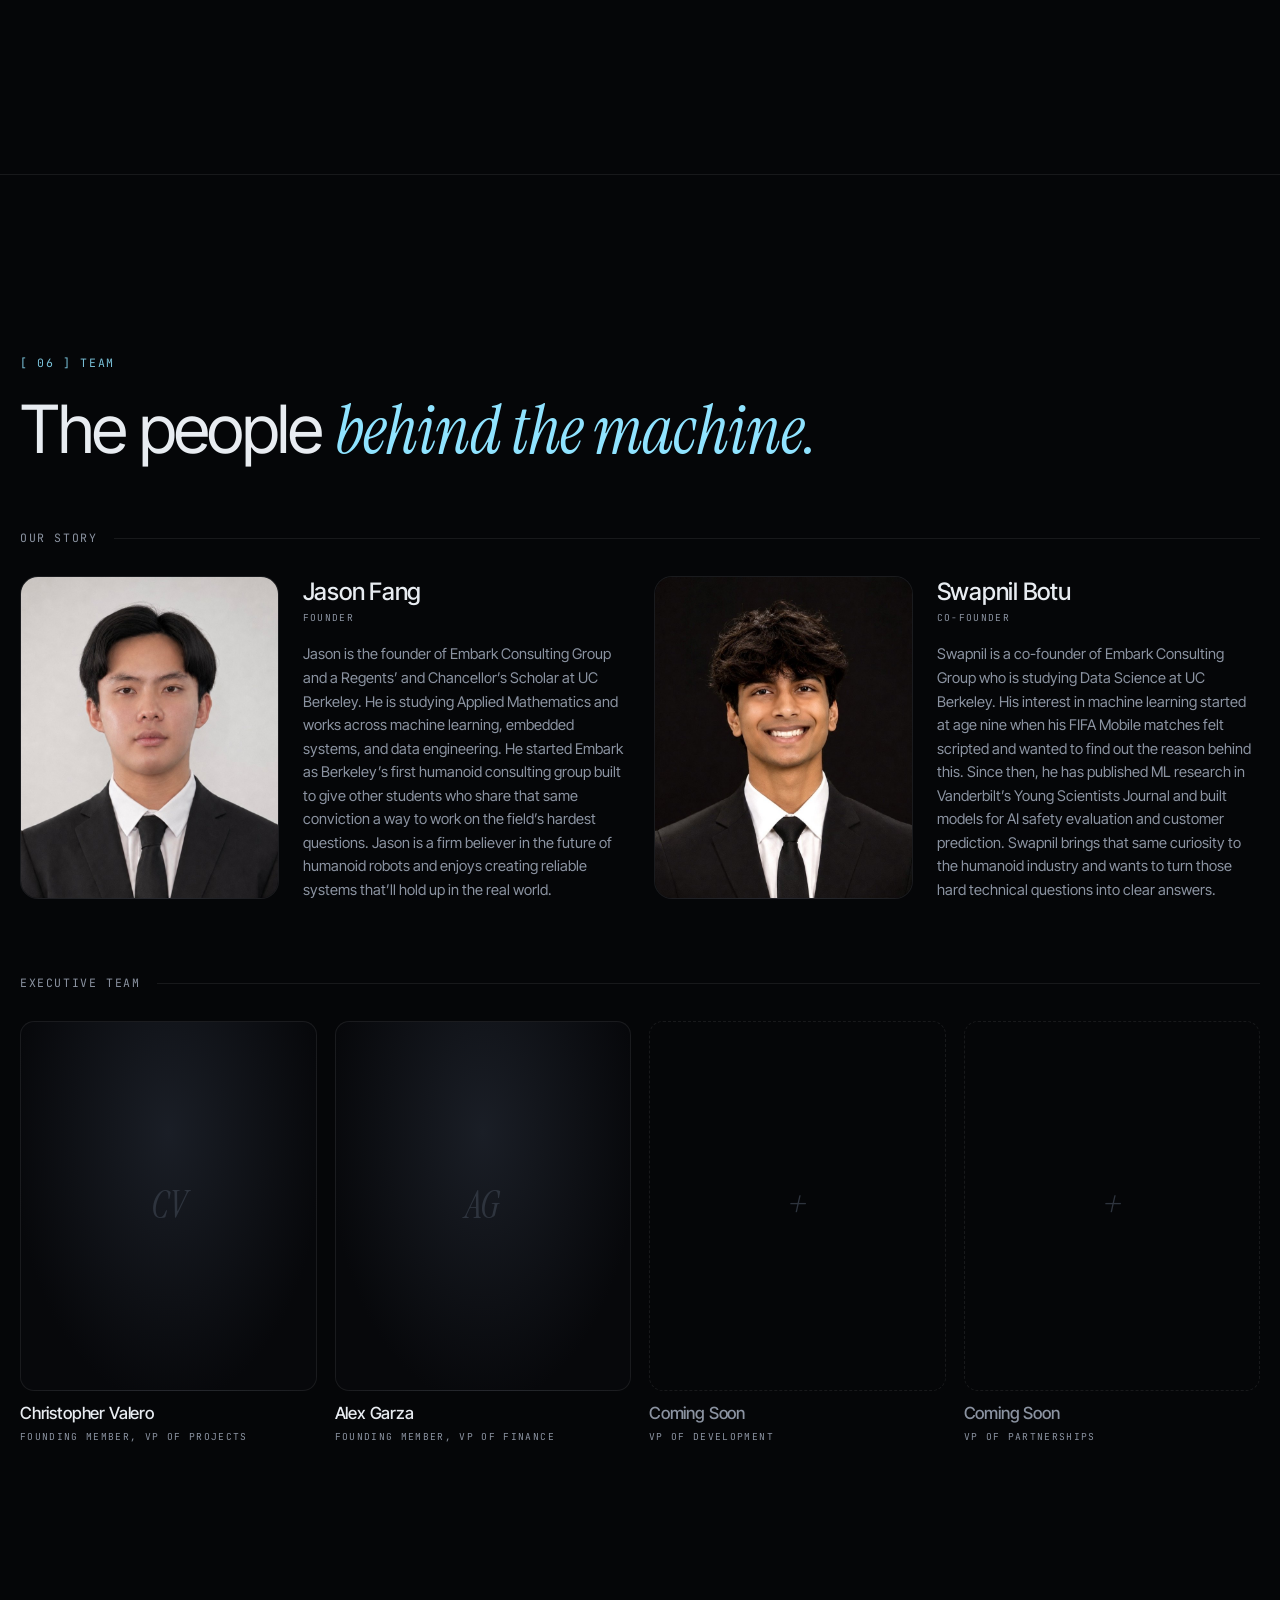
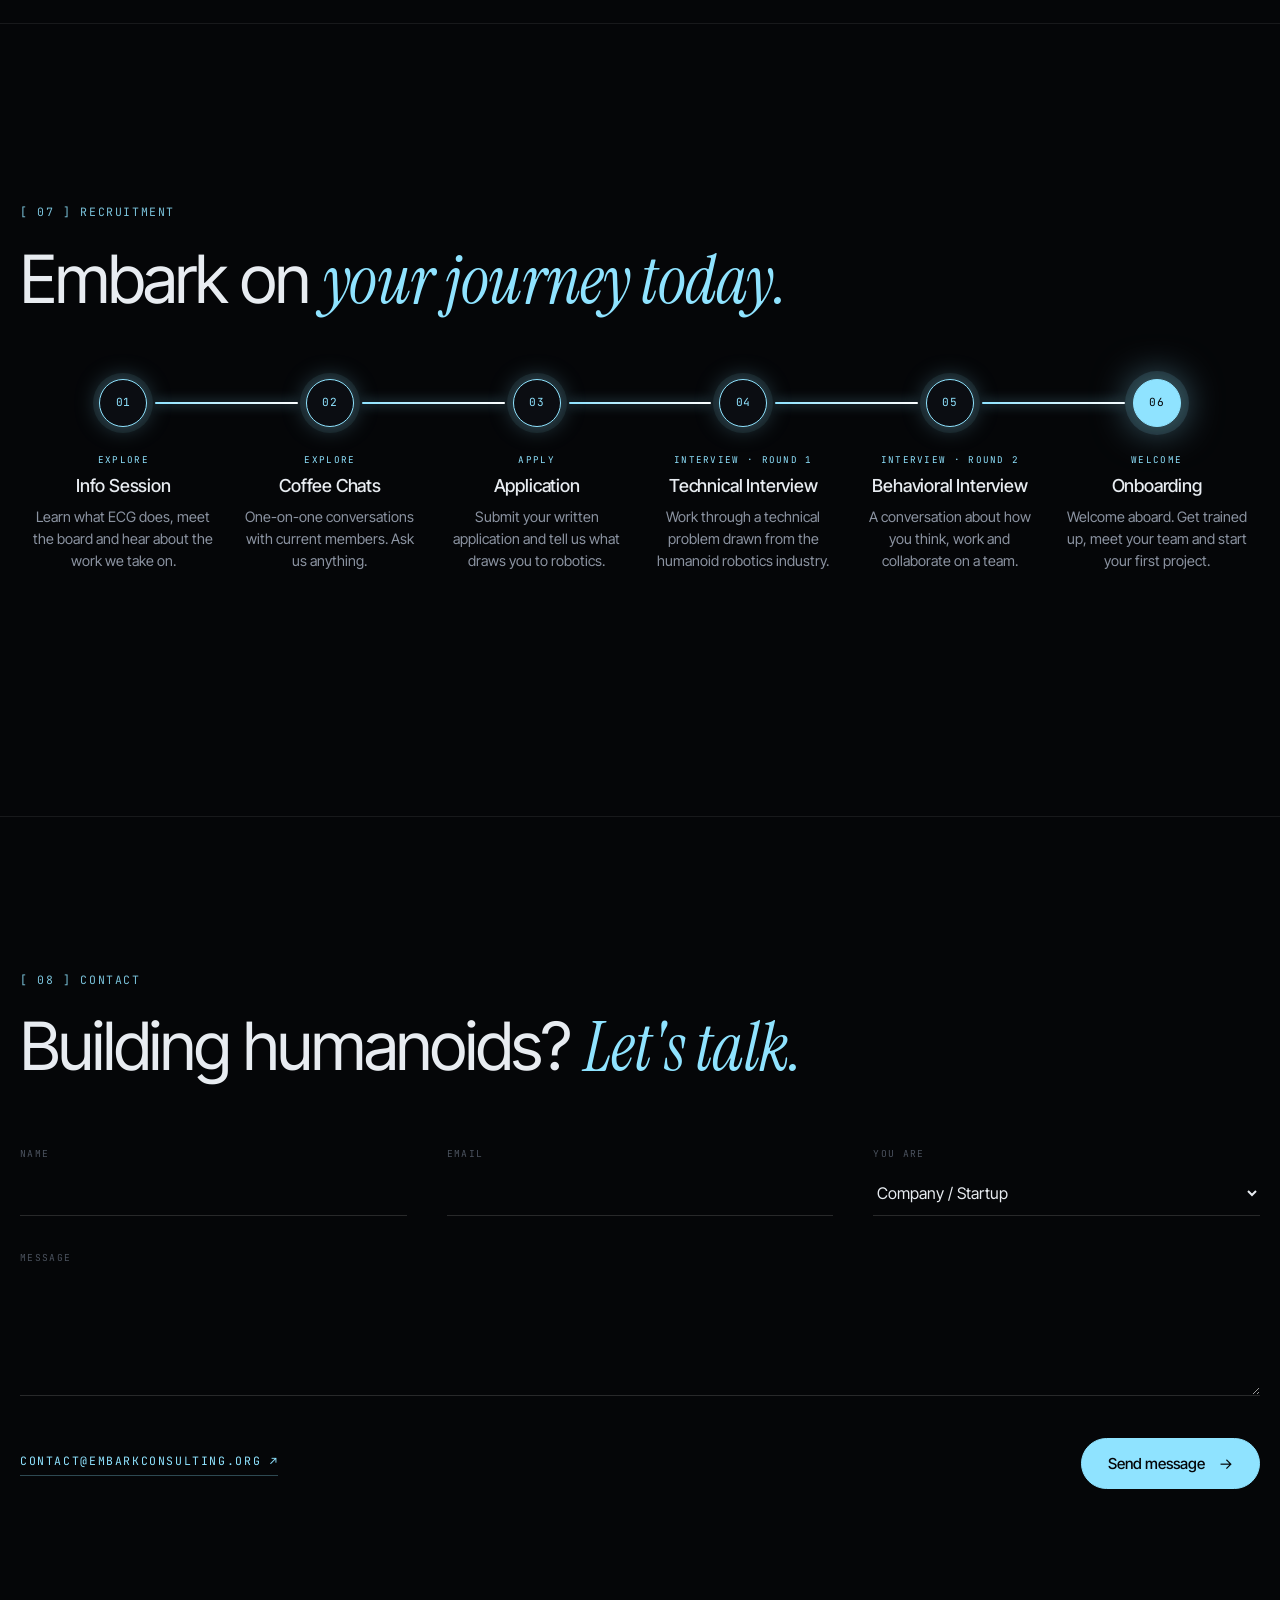
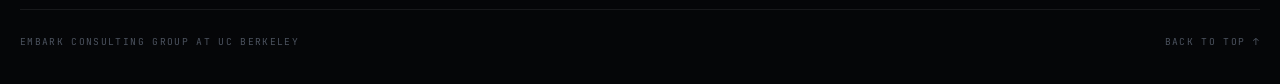
==== commit 67810225: "Our Story bar; founding member titles for exec team" ====
--- a/index.html
+++ b/index.html
@@ -9,7 +9,7 @@
   <link rel="preconnect" href="https://fonts.googleapis.com" />
   <link rel="preconnect" href="https://fonts.gstatic.com" crossorigin />
   <link href="https://fonts.googleapis.com/css2?family=Inter+Tight:wght@300;400;500;600&family=Instrument+Serif:ital@0;1&family=JetBrains+Mono:wght@400;500&display=swap" rel="stylesheet" />
-  <link rel="stylesheet" href="styles.css?v=28" />
+  <link rel="stylesheet" href="styles.css?v=29" />
   <link rel="icon" type="image/png" href="assets/favicon.png?v=2" />
   <link rel="apple-touch-icon" href="assets/apple-touch-icon.png" />
 </head>
@@ -352,7 +352,7 @@
         </div>
       </div>
 
-      <p class="team-group mono">Founding Members</p>
+      <p class="team-group mono">Our Story</p>
       <div class="team-grid founders">
         <div class="member reveal"><a class="portrait has-photo" href="https://www.linkedin.com/in/jasonfangz/" target="_blank" rel="noopener" aria-label="Jason Fang on LinkedIn"><img src="assets/team/jason-fang.jpg" alt="Jason Fang" loading="lazy" width="800" height="1000" /><i></i></a><div class="member-info"><h3>Jason Fang</h3><p class="mono">Founder</p><p class="bio">Jason is the founder of Embark Consulting Group and a Regents’ and Chancellor’s Scholar at UC Berkeley. He is studying Applied Mathematics and works across machine learning, embedded systems, and data engineering. He started Embark as Berkeley’s first humanoid consulting group built to give other students who share that same conviction a way to work on the field’s hardest questions. Jason is a firm believer in the future of humanoid robots and enjoys creating reliable systems that’ll hold up in the real world.</p></div></div>
         <div class="member reveal"><a class="portrait has-photo" href="https://www.linkedin.com/in/swapnil-botu/" target="_blank" rel="noopener" aria-label="Swapnil Botu on LinkedIn"><img src="assets/team/swapnil-botu.jpg" alt="Swapnil Botu" loading="lazy" width="800" height="1000" /><i></i></a><div class="member-info"><h3>Swapnil Botu</h3><p class="mono">Co-Founder</p><p class="bio">Swapnil is a co-founder of Embark Consulting Group who is studying Data Science at UC Berkeley. His interest in machine learning started at age nine when his FIFA Mobile matches felt scripted and wanted to find out the reason behind this. Since then, he has published ML research in Vanderbilt’s Young Scientists Journal and built models for AI safety evaluation and customer prediction. Swapnil brings that same curiosity to the humanoid industry and wants to turn those hard technical questions into clear answers.</p></div></div>
@@ -360,8 +360,8 @@
 
       <p class="team-group mono">Executive Team</p>
       <div class="team-grid leadership">
-        <div class="member reveal"><div class="portrait"><span>CV</span><i></i></div><h3>Christopher Valero</h3><p class="mono">VP of Projects</p></div>
-        <div class="member reveal"><div class="portrait"><span>AG</span><i></i></div><h3>Alex Garza</h3><p class="mono">VP of Finance</p></div>
+        <div class="member reveal"><div class="portrait"><span>CV</span><i></i></div><h3>Christopher Valero</h3><p class="mono"><span class="role-a">Founding Member</span><span class="role-sep">, </span><span class="role-b">VP of Projects</span></p></div>
+        <div class="member reveal"><div class="portrait"><span>AG</span><i></i></div><h3>Alex Garza</h3><p class="mono"><span class="role-a">Founding Member</span><span class="role-sep">, </span><span class="role-b">VP of Finance</span></p></div>
         <div class="member placeholder reveal"><div class="portrait"><span>+</span><i></i></div><h3>Coming Soon</h3><p class="mono">VP of Development</p></div>
         <div class="member placeholder reveal"><div class="portrait"><span>+</span><i></i></div><h3>Coming Soon</h3><p class="mono">VP of Partnerships</p></div>
       </div>
--- a/styles.css
+++ b/styles.css
@@ -435,6 +435,9 @@
   .step, .step + .step { padding: 22px 0; border-left: 0; border-bottom: 1px solid var(--line); }
   .team-grid.leadership { grid-template-columns: 1fr 1fr; gap: 14px; }
   .team-grid.founders { gap: 14px; }
+  .role-sep { display: none; }
+  .role-a, .role-b { display: block; }
+  .role-b { margin-top: 3px; }
   .team-grid + .team-group { margin-top: 48px; }
   .hero-title { font-size: 11vw; }
 }
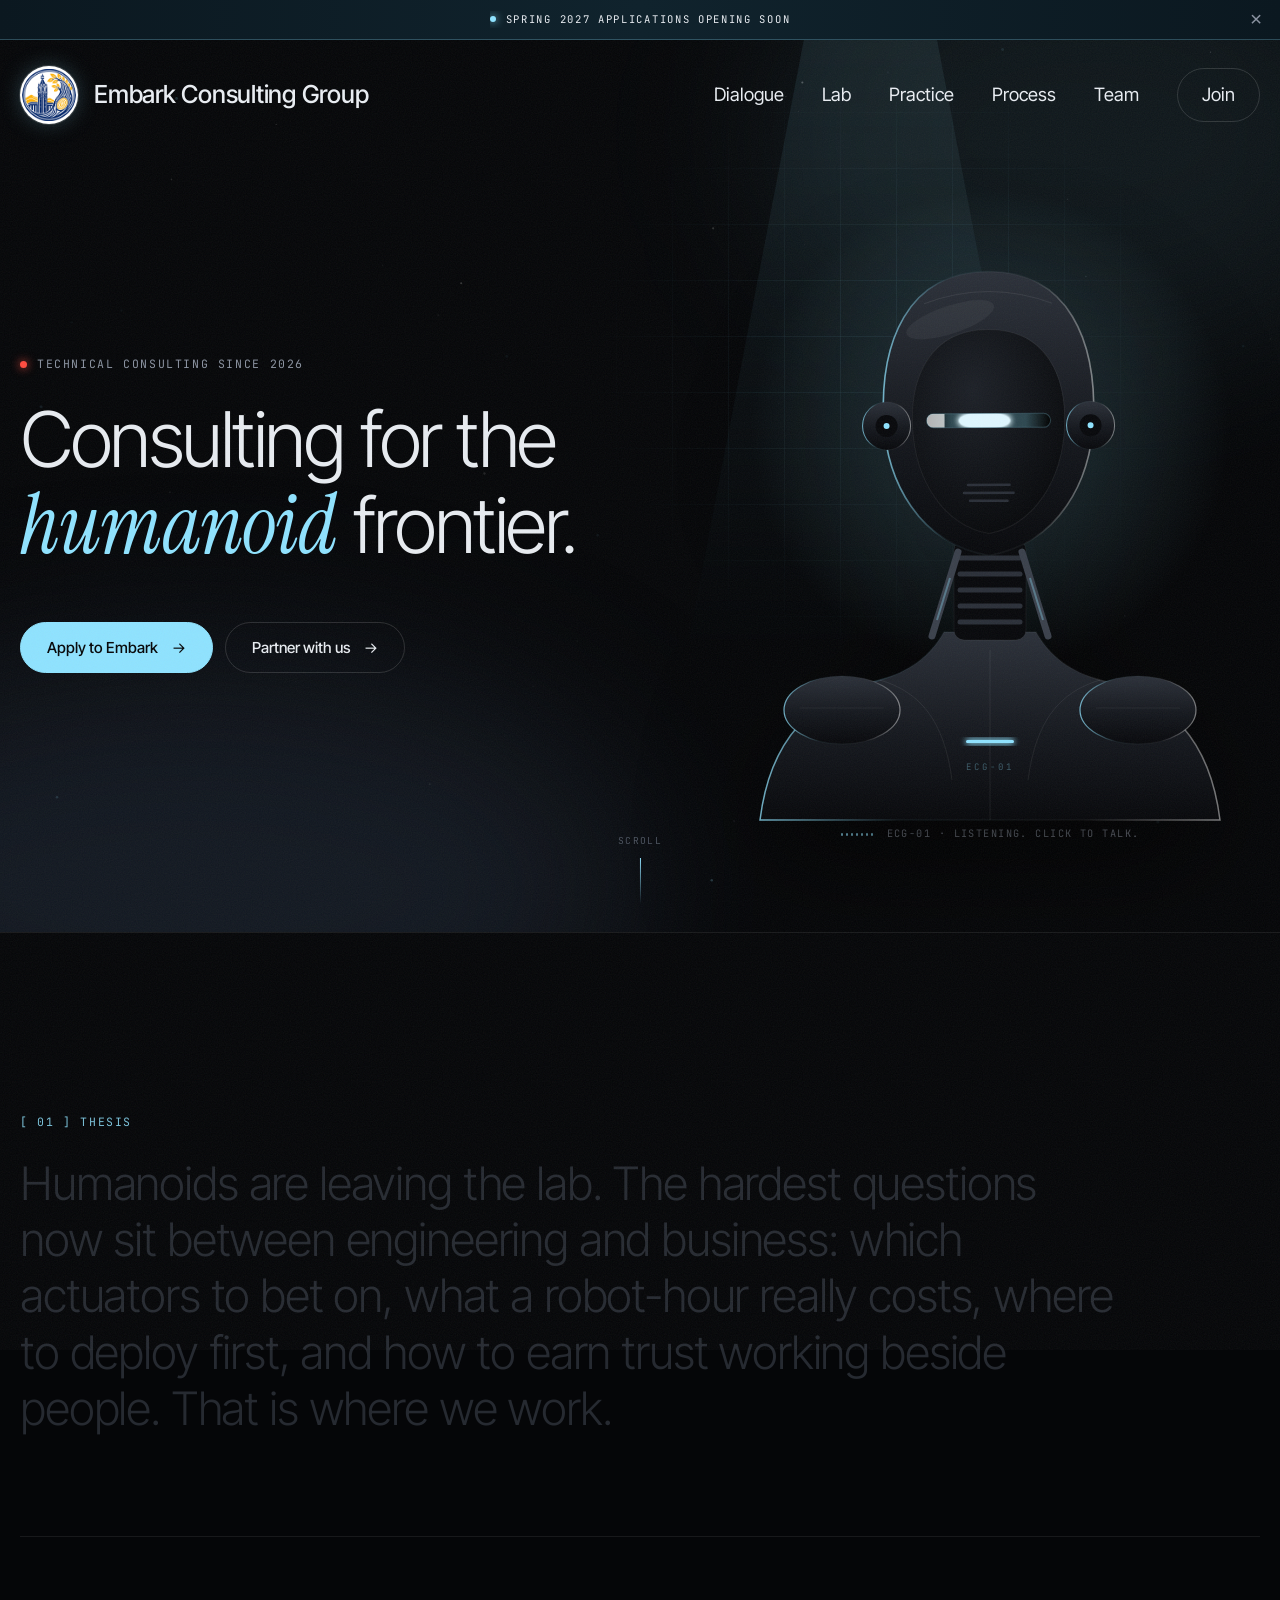
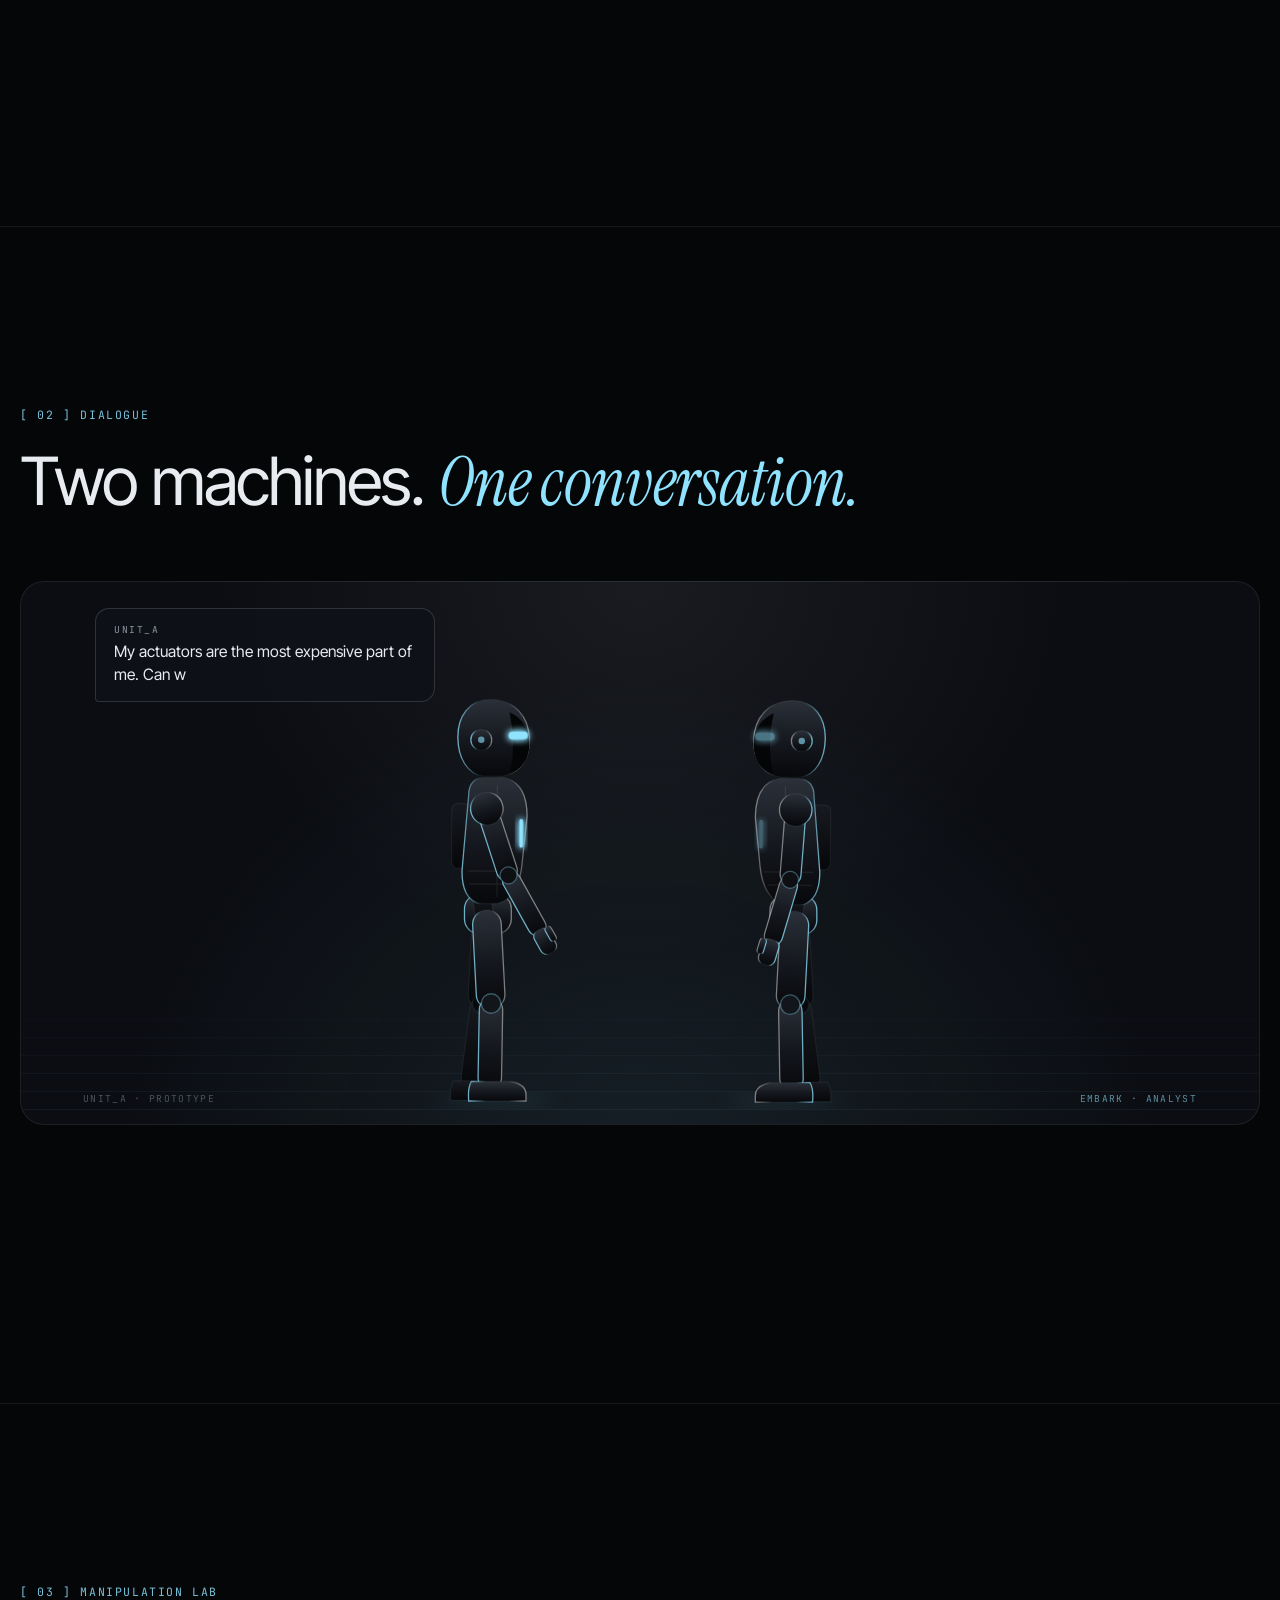
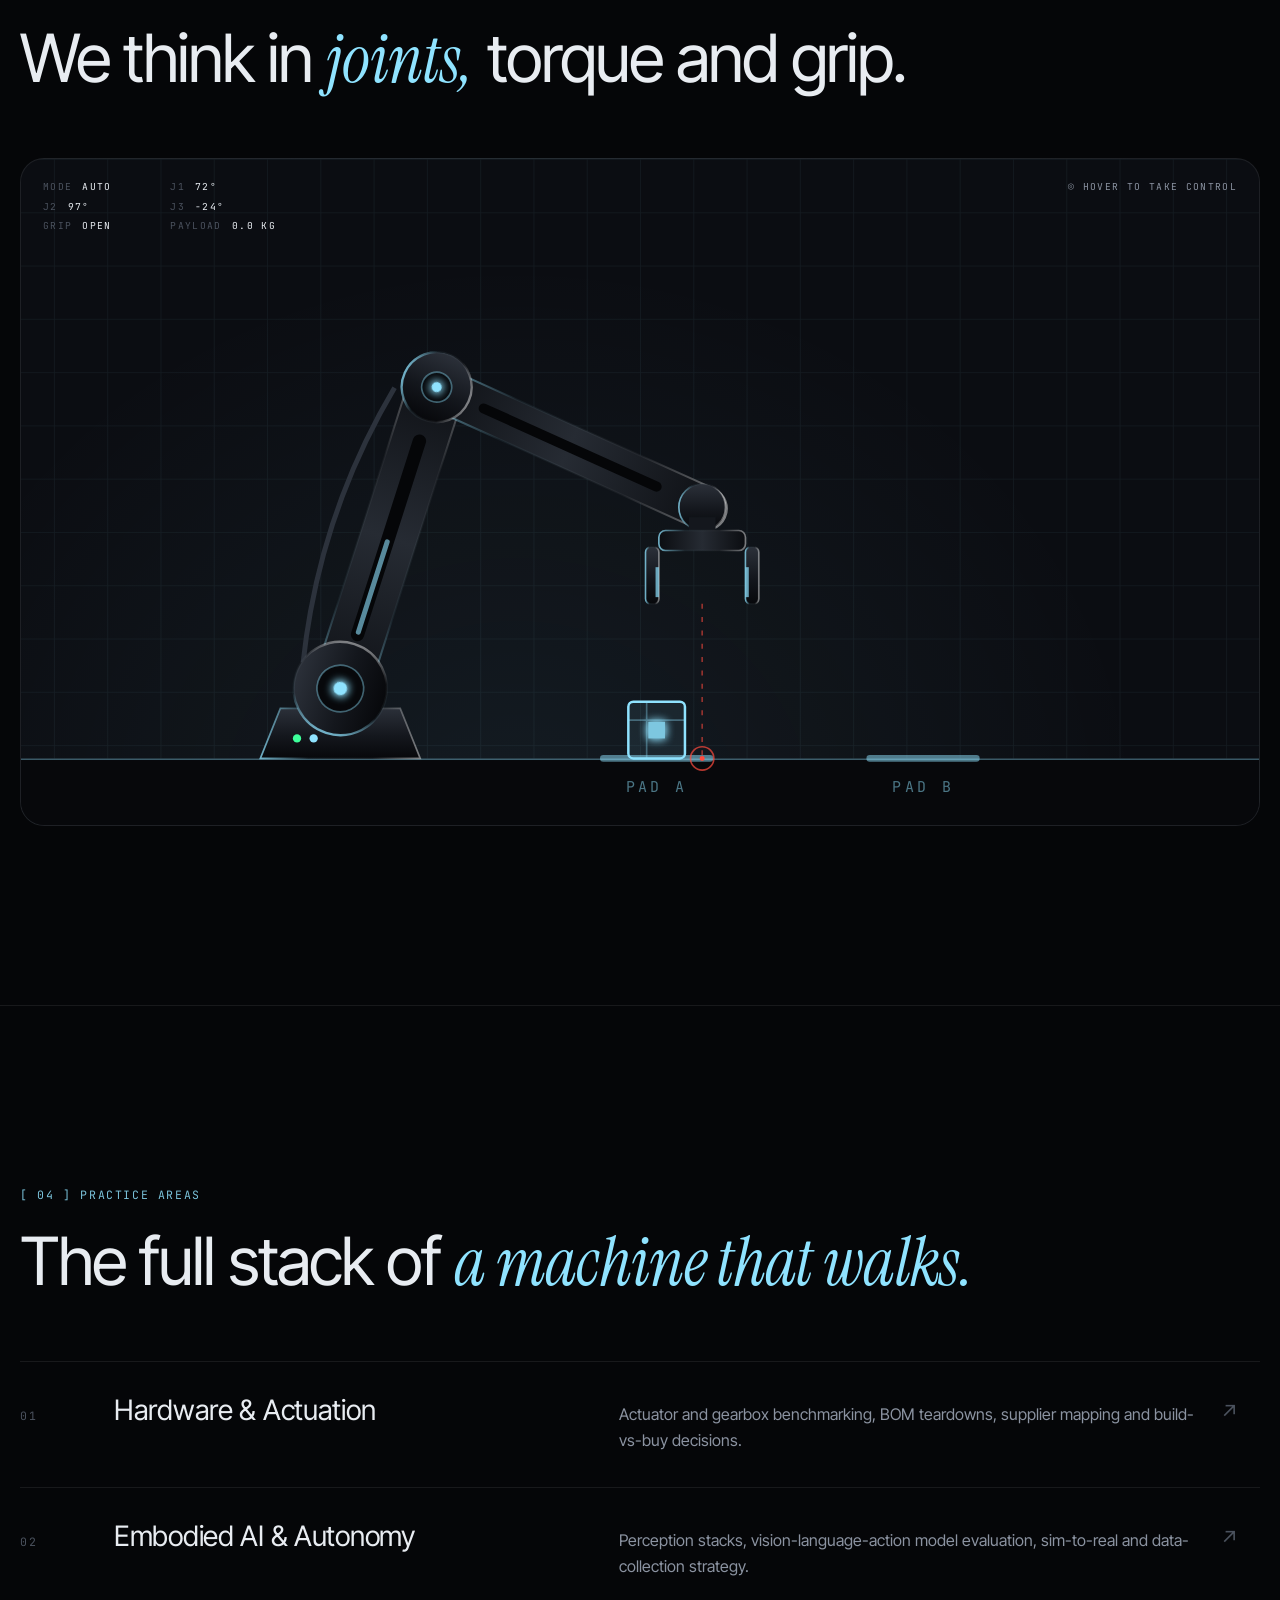
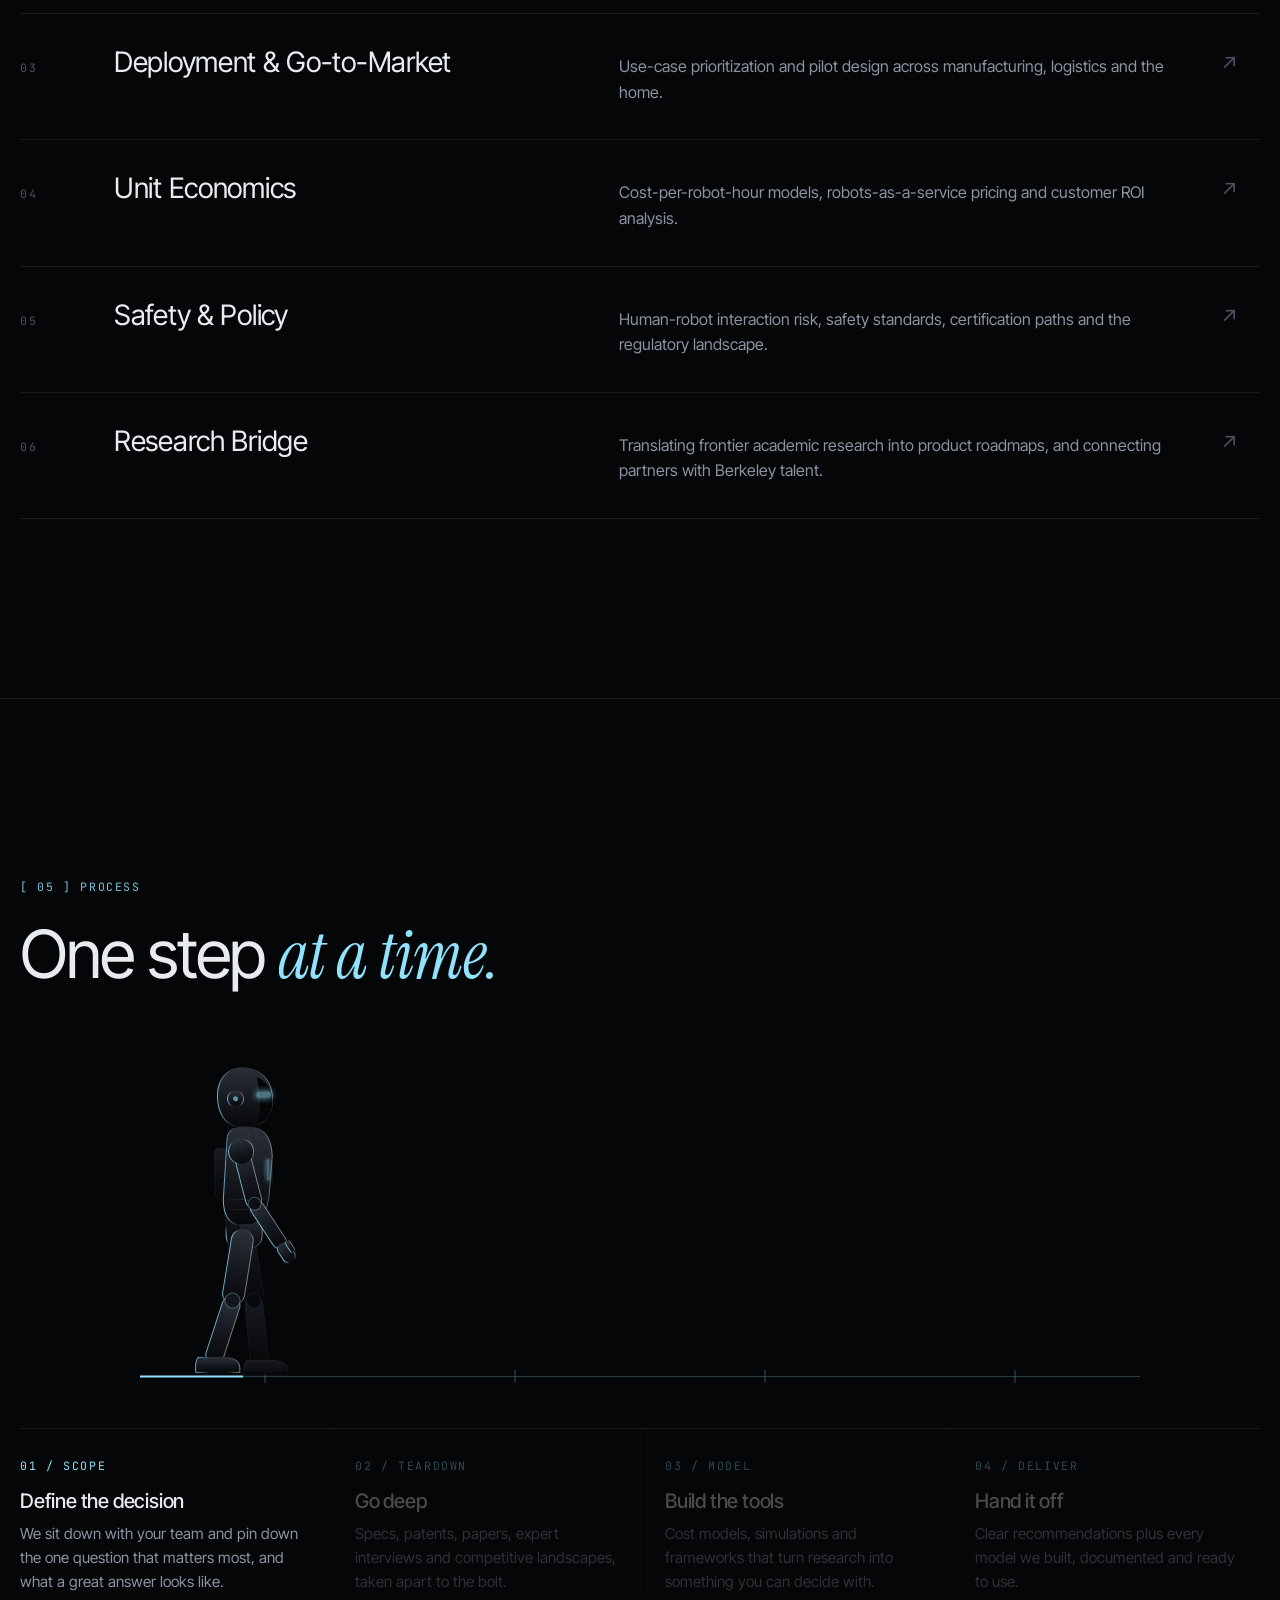
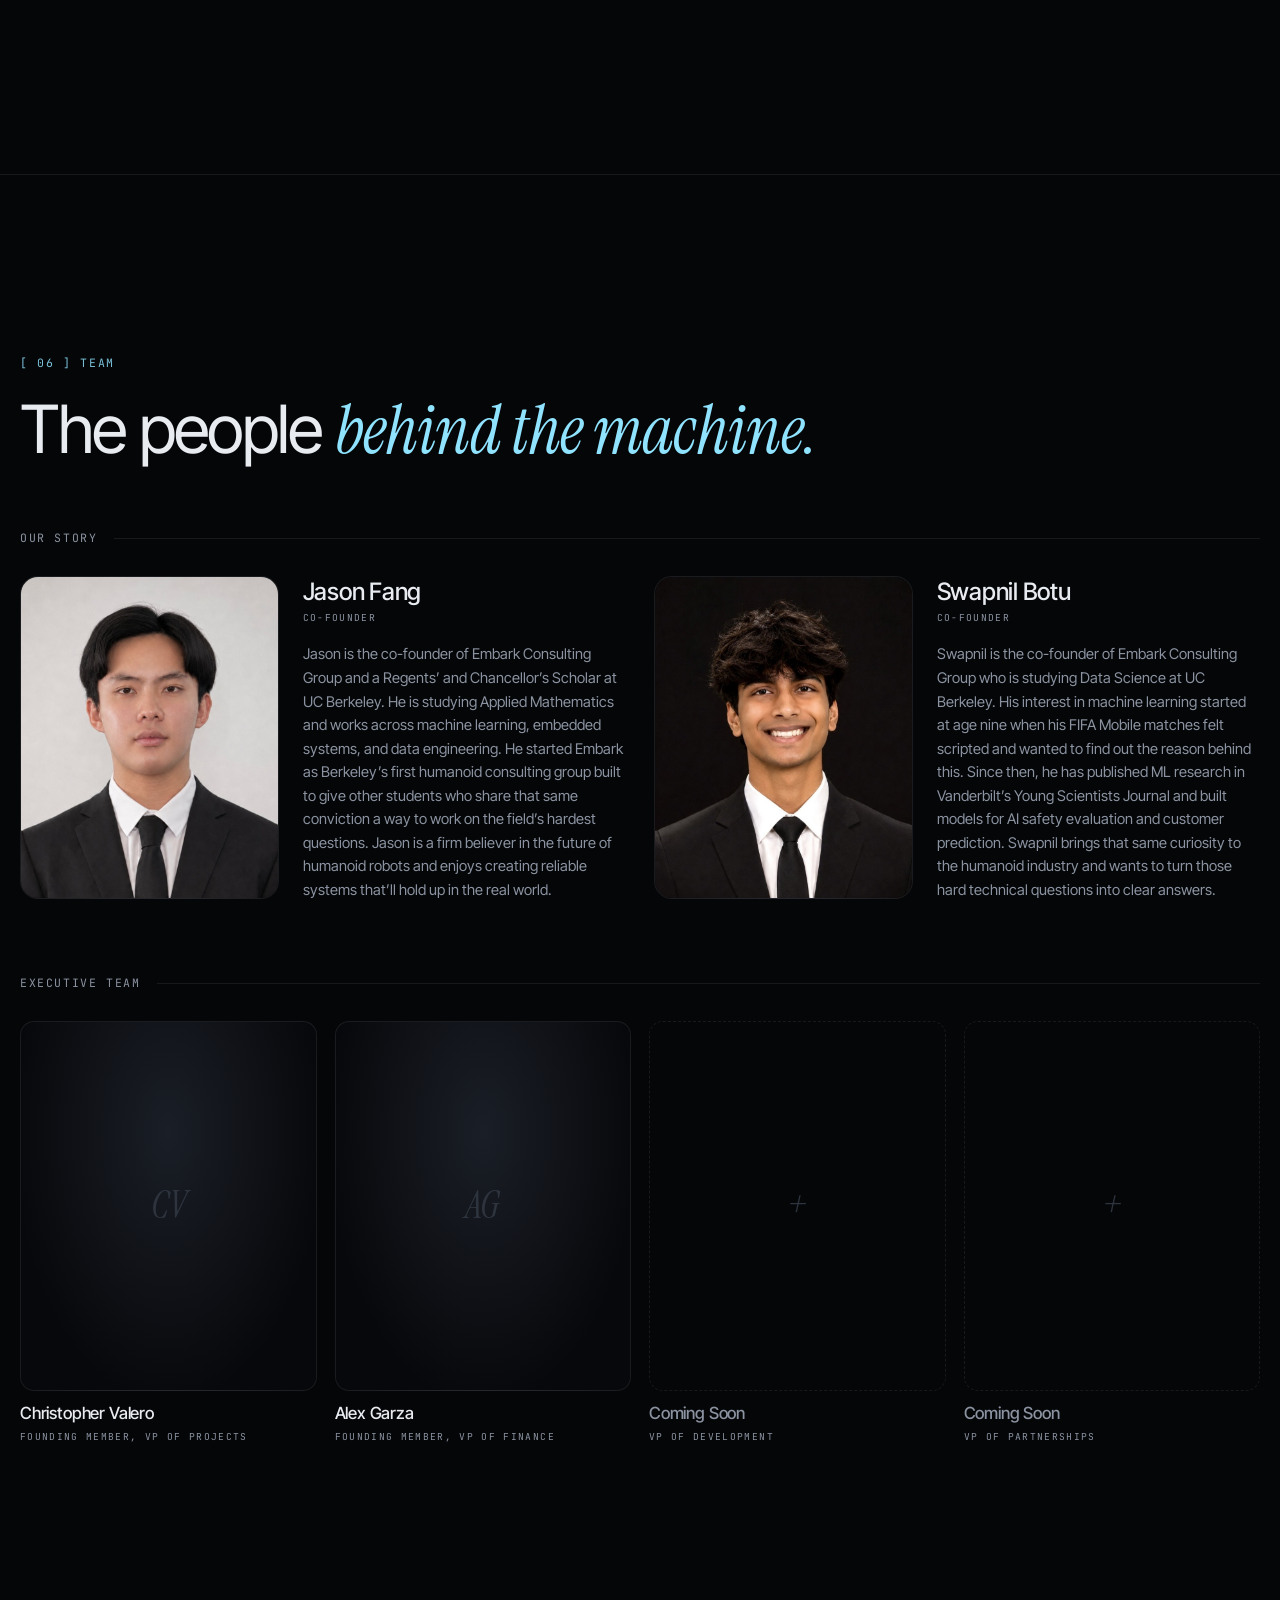
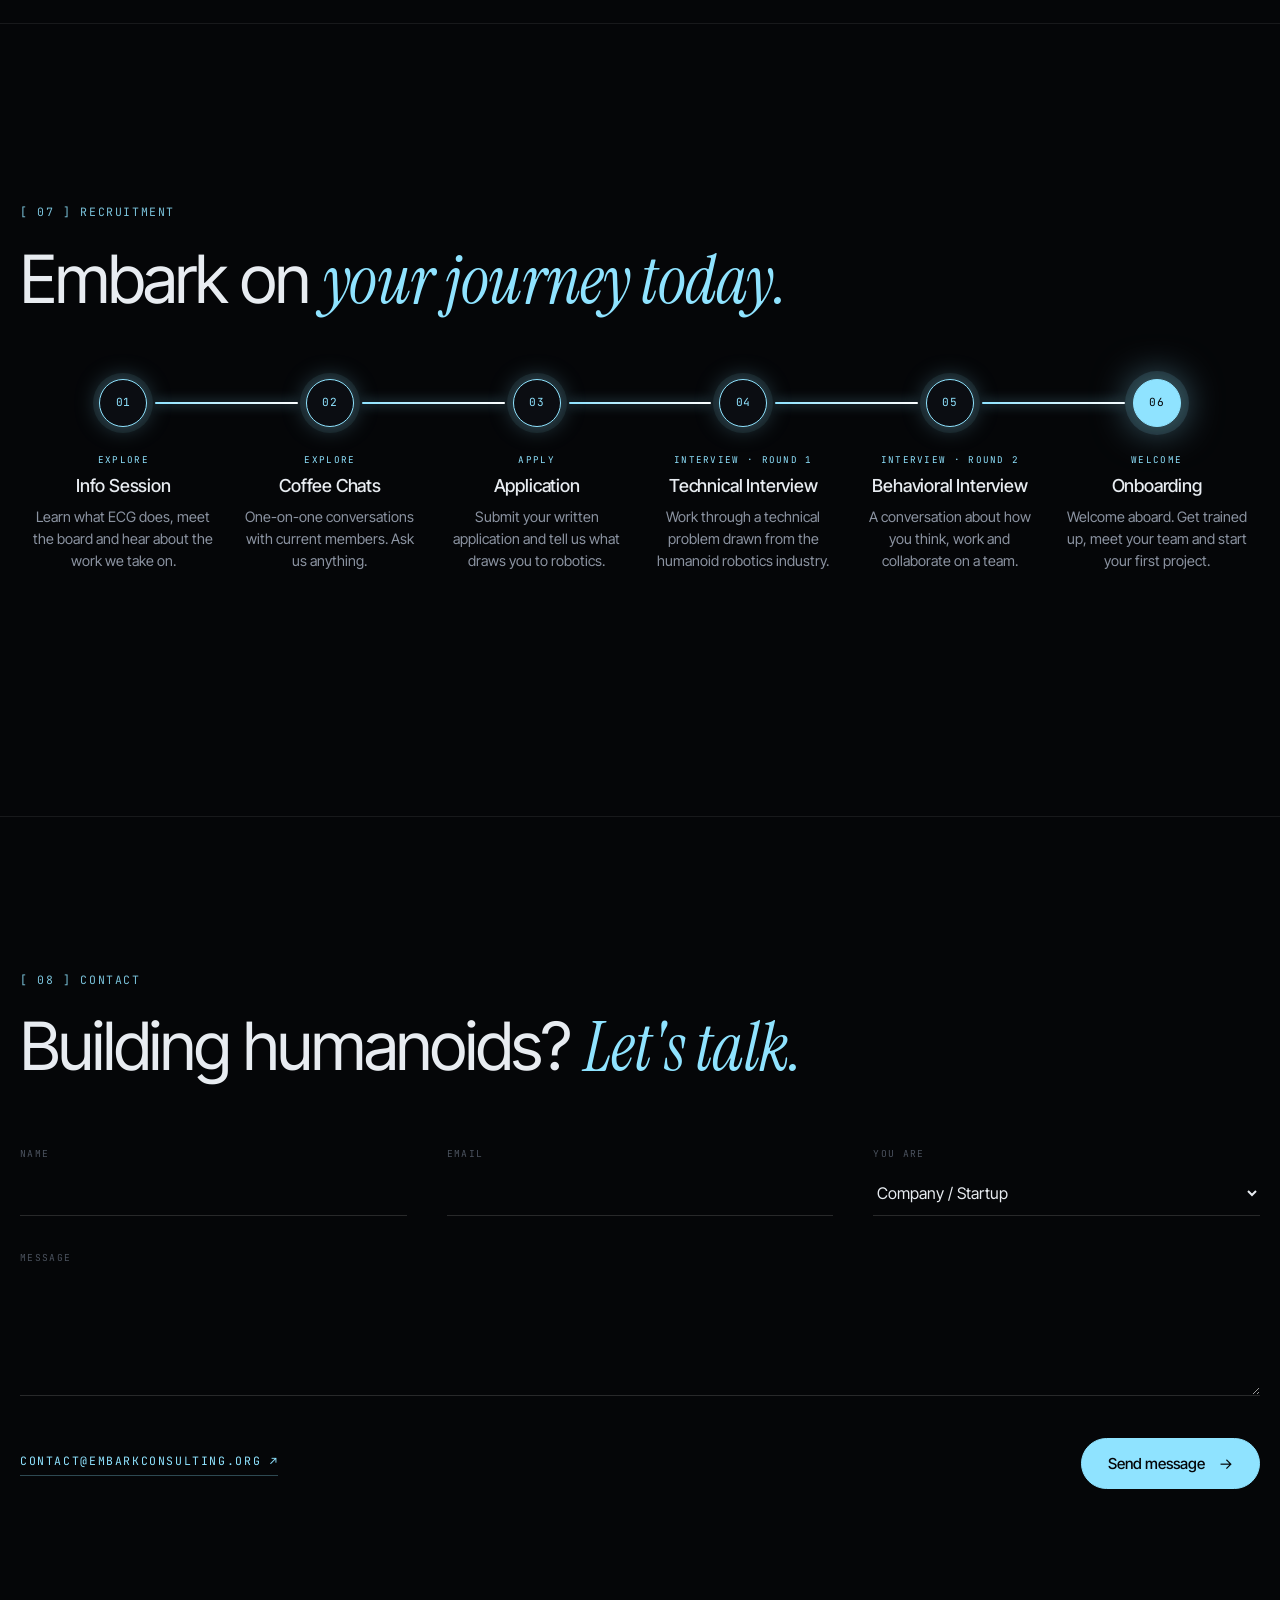
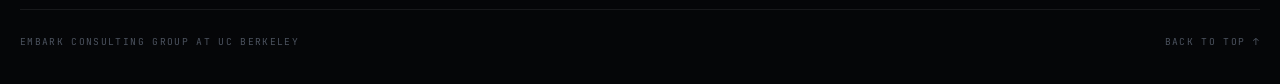
==== commit 1915bea5: "Both co-founders; update bio openings" ====
--- a/index.html
+++ b/index.html
@@ -354,8 +354,8 @@
 
       <p class="team-group mono">Our Story</p>
       <div class="team-grid founders">
-        <div class="member reveal"><a class="portrait has-photo" href="https://www.linkedin.com/in/jasonfangz/" target="_blank" rel="noopener" aria-label="Jason Fang on LinkedIn"><img src="assets/team/jason-fang.jpg" alt="Jason Fang" loading="lazy" width="800" height="1000" /><i></i></a><div class="member-info"><h3>Jason Fang</h3><p class="mono">Founder</p><p class="bio">Jason is the founder of Embark Consulting Group and a Regents’ and Chancellor’s Scholar at UC Berkeley. He is studying Applied Mathematics and works across machine learning, embedded systems, and data engineering. He started Embark as Berkeley’s first humanoid consulting group built to give other students who share that same conviction a way to work on the field’s hardest questions. Jason is a firm believer in the future of humanoid robots and enjoys creating reliable systems that’ll hold up in the real world.</p></div></div>
-        <div class="member reveal"><a class="portrait has-photo" href="https://www.linkedin.com/in/swapnil-botu/" target="_blank" rel="noopener" aria-label="Swapnil Botu on LinkedIn"><img src="assets/team/swapnil-botu.jpg" alt="Swapnil Botu" loading="lazy" width="800" height="1000" /><i></i></a><div class="member-info"><h3>Swapnil Botu</h3><p class="mono">Co-Founder</p><p class="bio">Swapnil is a co-founder of Embark Consulting Group who is studying Data Science at UC Berkeley. His interest in machine learning started at age nine when his FIFA Mobile matches felt scripted and wanted to find out the reason behind this. Since then, he has published ML research in Vanderbilt’s Young Scientists Journal and built models for AI safety evaluation and customer prediction. Swapnil brings that same curiosity to the humanoid industry and wants to turn those hard technical questions into clear answers.</p></div></div>
+        <div class="member reveal"><a class="portrait has-photo" href="https://www.linkedin.com/in/jasonfangz/" target="_blank" rel="noopener" aria-label="Jason Fang on LinkedIn"><img src="assets/team/jason-fang.jpg" alt="Jason Fang" loading="lazy" width="800" height="1000" /><i></i></a><div class="member-info"><h3>Jason Fang</h3><p class="mono">Co-Founder</p><p class="bio">Jason is the co-founder of Embark Consulting Group and a Regents’ and Chancellor’s Scholar at UC Berkeley. He is studying Applied Mathematics and works across machine learning, embedded systems, and data engineering. He started Embark as Berkeley’s first humanoid consulting group built to give other students who share that same conviction a way to work on the field’s hardest questions. Jason is a firm believer in the future of humanoid robots and enjoys creating reliable systems that’ll hold up in the real world.</p></div></div>
+        <div class="member reveal"><a class="portrait has-photo" href="https://www.linkedin.com/in/swapnil-botu/" target="_blank" rel="noopener" aria-label="Swapnil Botu on LinkedIn"><img src="assets/team/swapnil-botu.jpg" alt="Swapnil Botu" loading="lazy" width="800" height="1000" /><i></i></a><div class="member-info"><h3>Swapnil Botu</h3><p class="mono">Co-Founder</p><p class="bio">Swapnil is the co-founder of Embark Consulting Group who is studying Data Science at UC Berkeley. His interest in machine learning started at age nine when his FIFA Mobile matches felt scripted and wanted to find out the reason behind this. Since then, he has published ML research in Vanderbilt’s Young Scientists Journal and built models for AI safety evaluation and customer prediction. Swapnil brings that same curiosity to the humanoid industry and wants to turn those hard technical questions into clear answers.</p></div></div>
       </div>
 
       <p class="team-group mono">Executive Team</p>
